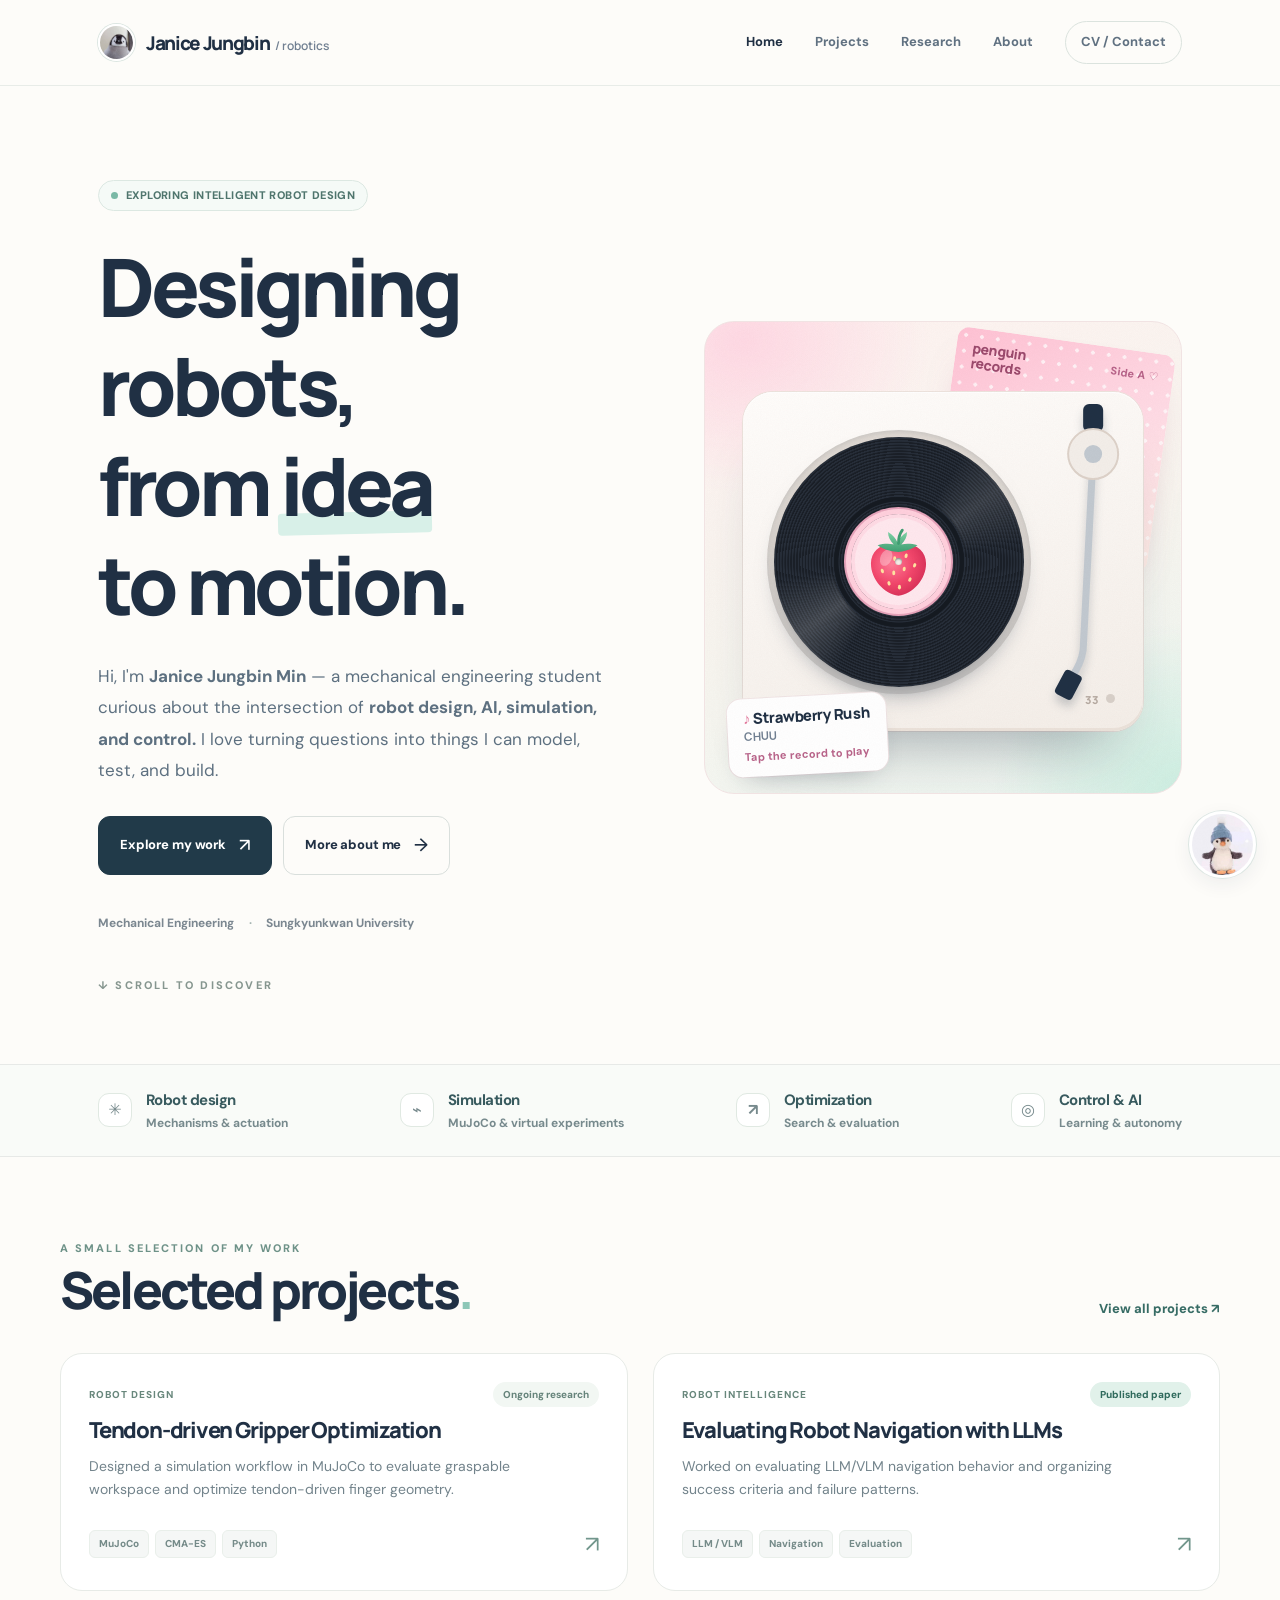
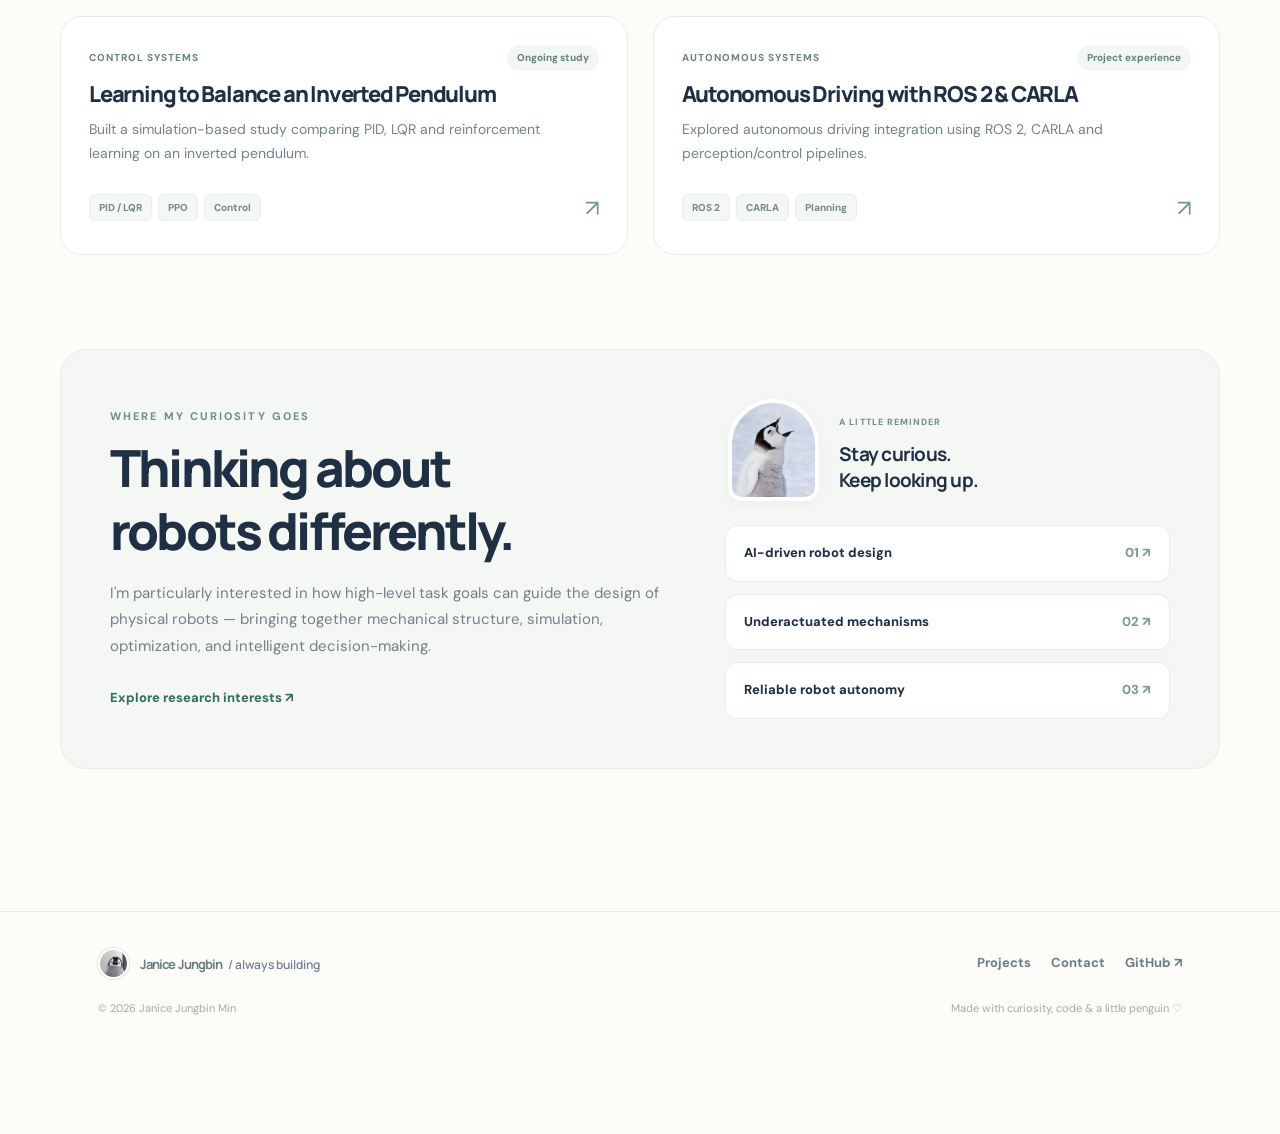
==== index.html @ 067c22ea "Strawberry record label" ====
<!DOCTYPE html>
<html lang="en"><head><meta charset="utf-8"><meta name="viewport" content="width=device-width,initial-scale=1"><meta name="theme-color" content="#fdfcf9"><meta name="description" content="Janice Jungbin Min — robotics, AI-driven design, simulation and control research portfolio."><title>Home — Janice Jungbin Min</title><link rel="icon" type="image/jpeg" href="assets/penguin-portrait.jpg"><link rel="stylesheet" href="style.css"><script defer src="app.js"></script></head><body data-page="index">
<header class="site-header"><div class="wrap header-inner"><a class="brand" href="index.html" aria-label="Janice Jungbin Min, homepage"><img src="assets/penguin-portrait.jpg" alt=""><div>Janice Jungbin<span> / robotics</span></div></a><button class="mobile-toggle" aria-label="Toggle menu" aria-expanded="false" aria-controls="site-nav">☰</button><nav class="nav" id="site-nav" aria-label="Main navigation"><a href="index.html">Home</a><a href="projects.html">Projects</a><a href="research.html">Research</a><a href="about.html">About</a><a href="cv.html" class="nav-contact">CV / Contact</a></nav></div></header>
<main id="site-content">
<div class="wrap"><section class="hero"><div class="hero-grid"><div class="hero-copy"><div class="pill"><span class="dot"></span> EXPLORING INTELLIGENT ROBOT DESIGN</div><h1>Designing robots,<br>from <span class="highlight">idea</span><br>to motion.</h1><p class="lede">Hi, I'm <strong>Janice Jungbin Min</strong> — a mechanical engineering student curious about the intersection of <strong>robot design, AI, simulation, and control.</strong> I love turning questions into things I can model, test, and build.</p><div class="hero-actions"><a class="button" href="projects.html">Explore my work <span class="arrow">↗</span></a><a class="button secondary" href="about.html">More about me <span class="arrow">→</span></a></div><div class="hero-meta"><span>Mechanical Engineering</span><span>Sungkyunkwan University</span></div></div><div class="hero-art"><div class="sleeve" aria-hidden="true"><span class="sleeve-side">Side A ♡</span><span class="sleeve-brand">penguin<br>records</span></div><div class="deck"><button class="vinyl" type="button" data-music-toggle aria-label="Play Strawberry Rush by CHUU"><span class="vinyl-disc"><span class="vinyl-label"><img src="assets/strawberry.svg" alt="" width="100" height="100"></span></span><span class="vinyl-sheen" aria-hidden="true"></span></button><span class="notes" aria-hidden="true"><i>♪</i><i>♫</i><i>♪</i></span><svg class="tonearm" viewBox="0 0 400 339" aria-hidden="true"><g class="arm"><rect class="counterweight" x="340" y="12" width="20" height="28" rx="6"/><path class="arm-tube" d="M350 62 L340 258 Q338 272 329 284"/><rect class="headshell" x="316" y="279" width="19" height="27" rx="4" transform="rotate(28 325 292)"/></g><circle class="arm-base" cx="350" cy="62" r="25"/><circle class="arm-cap" cx="350" cy="62" r="9"/></svg><span class="deck-led" aria-hidden="true"></span><span class="deck-speed" aria-hidden="true">33</span></div><div class="track-tag"><b data-music-title>Strawberry Rush</b><span data-music-artist>CHUU</span><small data-music-hint>Tap the record to play</small></div></div></div><div class="scroll-note">↓ scroll to discover</div></section></div>
<div class="metrics-bar"><div class="wrap metrics-inner"><div class="metric"><span class="mini-icon">✳</span><span><b>Robot design</b><br>Mechanisms & actuation</span></div><div class="metric"><span class="mini-icon">⌁</span><span><b>Simulation</b><br>MuJoCo & virtual experiments</span></div><div class="metric"><span class="mini-icon">↗</span><span><b>Optimization</b><br>Search & evaluation</span></div><div class="metric"><span class="mini-icon">◎</span><span><b>Control & AI</b><br>Learning & autonomy</span></div></div></div>
<section class="section wrap"><div class="section-header"><div><div class="eyebrow">A SMALL SELECTION OF MY WORK</div><h2>Selected projects<span style="color:#8dc7b7">.</span></h2></div><a class="link-arrow" href="projects.html">View all projects ↗</a></div><div class="grid-projects" id="featured-projects"></div></section>
<section class="section wrap" style="padding-top:12px"><div class="split-cta"><div><div class="eyebrow">WHERE MY CURIOSITY GOES</div><h2>Thinking about<br>robots differently.</h2><p>I'm particularly interested in how high-level task goals can guide the design of physical robots — bringing together mechanical structure, simulation, optimization, and intelligent decision-making.</p><div style="margin-top:24px"><a href="research.html" class="link-arrow">Explore research interests ↗</a></div></div><div class="focus-list"><div class="curiosity-note"><img src="assets/penguin-curious.jpg" alt="Baby penguin looking up with an open beak" width="557" height="550" loading="lazy"><div><span class="eyebrow">A LITTLE REMINDER</span><p>Stay curious.<br>Keep looking up.</p></div></div><div class="focus-item">AI-driven robot design <span>01 ↗</span></div><div class="focus-item">Underactuated mechanisms <span>02 ↗</span></div><div class="focus-item">Reliable robot autonomy <span>03 ↗</span></div></div></div></section>
</main>
<footer class="footer"><div class="wrap"><div class="footer-top"><a class="brand" href="index.html"><img src="assets/penguin-portrait.jpg" alt=""><div>Janice Jungbin<span> / always building</span></div></a><div class="footer-links"><a href="projects.html">Projects</a><a href="cv.html">Contact</a><a href="https://github.com/Janice-Min" target="_blank" rel="noopener noreferrer">GitHub ↗</a></div></div><div class="footer-bottom"><span>© <span id="year">2026</span> Janice Jungbin Min</span><span>Made with curiosity, code & a little penguin ♡</span></div></div></footer>
<div id="penguin-bubble" class="penguin-bubble" role="status">Small steps. Curious minds. Keep building!</div><button id="penguin-float" class="penguin-float" aria-label="Say hello to the penguin" aria-expanded="false" aria-controls="penguin-bubble"><img src="assets/penguin-beanie.jpg" alt=""></button>
</body></html>
---- style.css ----
@import url('https://fonts.googleapis.com/css2?family=DM+Sans:wght@400;500;600;700&family=Manrope:wght@400;500;600;700;800&display=swap');
:root{--ink:#203044;--muted:#718092;--bg:#fdfcf9;--line:#e7e9e7;--mint:#d8f0e8;--deep:#376c65;--peach:#f9e5d9;--shell:#f5f7f4;--card:#fff;--shadow:0 18px 50px rgba(44,65,68,.065)}
*{box-sizing:border-box}html{scroll-behavior:smooth}body{margin:0;background:var(--bg);color:var(--ink);font:16px/1.75 'DM Sans',system-ui,-apple-system,sans-serif;-webkit-font-smoothing:antialiased}h1,h2,h3,h4,p{margin:0}h1,h2,h3,h4{font-family:Manrope,'DM Sans',sans-serif;letter-spacing:-.055em;line-height:1.23}h1{font-size:clamp(3rem,6.3vw,5.65rem);font-weight:800}h2{font-size:clamp(2rem,4vw,3.2rem);font-weight:800}h3{font-size:1.35rem;font-weight:800}a{color:inherit;text-decoration:none}button{font:inherit;cursor:pointer}img{display:block;width:100%}::selection{background:#d8efe6;color:#234b47}.wrap{max-width:1160px;margin:0 auto;padding:0 38px}
.site-header{height:86px;position:relative;z-index:30;background:rgba(253,252,249,.94);border-bottom:1px solid rgba(226,231,227,.75)}.header-inner{display:flex;height:100%;align-items:center;justify-content:space-between}.brand{display:inline-flex;align-items:center;gap:11px;font:800 19px Manrope,sans-serif;letter-spacing:-.07em}.brand img{width:37px;height:37px}.brand span{font-size:12px;font-weight:600;color:var(--muted);letter-spacing:0;margin-left:4px}.nav{display:flex;align-items:center;gap:32px}.nav a{font-size:13px;color:#607181;font-weight:700;transition:color .2s}.nav a:hover,.nav a.active{color:var(--ink)}.nav .nav-contact{border:1px solid #dbe3de;border-radius:100px;padding:9px 15px}.mobile-toggle{display:none;background:transparent;border:0;padding:7px;color:var(--ink)}
.pill{display:inline-flex;align-items:center;gap:8px;border:1px solid #dce8e2;background:#f5faf7;color:#4f756d;border-radius:100px;padding:5px 12px;font-size:11px;font-weight:800;letter-spacing:.035em}.dot{width:7px;height:7px;background:#7ab9a6;border-radius:100%}.eyebrow{text-transform:uppercase;font-size:11px;font-weight:800;letter-spacing:.19em;color:#6e9288}.muted{color:var(--muted)}.highlight{position:relative;white-space:nowrap}.highlight:after{content:'';position:absolute;left:-1%;right:-1%;bottom:5%;height:20%;background:var(--mint);z-index:-1;transform:rotate(-1.3deg);border-radius:4px}.button{display:inline-flex;align-items:center;gap:13px;border:1px solid #213a49;border-radius:12px;background:#213a49;color:white;padding:13px 21px;font-weight:800;font-size:13px;min-height:48px;transition:transform .2s,background .2s;letter-spacing:-.01em}.button:hover{transform:translateY(-2px);background:#355568}.button.secondary{background:transparent;color:var(--ink);border-color:#d9dfdc}.button.secondary:hover{background:white}.arrow{font-size:18px;font-weight:500}.section{padding:82px 0}.section-header{display:flex;align-items:end;justify-content:space-between;gap:20px;margin-bottom:32px}.section-header p{max-width:520px}.link-arrow{font-weight:800;color:var(--deep);font-size:13px;white-space:nowrap}.link-arrow:hover{text-decoration:underline;text-underline-offset:4px}
.hero{padding:94px 0 68px}.hero-grid{display:grid;grid-template-columns:1.08fr .92fr;align-items:center;gap:44px}.hero-copy{max-width:650px}.hero-copy .pill{margin-bottom:26px}.hero-copy h1{margin-bottom:27px}.hero-copy .lede{font-size:17px;line-height:1.85;color:#5d7080;max-width:520px}.hero-actions{display:flex;gap:11px;flex-wrap:wrap;margin:29px 0 38px}.hero-meta{display:flex;gap:14px;flex-wrap:wrap;color:#7b8790;font-size:12px;font-weight:700}.hero-meta span:not(:last-child):after{content:' ·';margin-left:12px;color:#a4b3b0}.hero-art{background:#edf7f4;min-height:473px;border-radius:28px;position:relative;padding:26px;overflow:hidden;border:1px solid #dcece6}.scroll-note{font-size:11px;color:#86968f;letter-spacing:.2em;text-transform:uppercase;margin-top:42px;font-weight:800}
.metrics-bar{border-top:1px solid var(--line);border-bottom:1px solid var(--line);padding:22px 0;background:rgba(248,251,248,.65)}.metrics-inner{display:flex;justify-content:space-between;gap:30px;flex-wrap:wrap}.metric{display:flex;align-items:center;gap:14px;font-size:12px;font-weight:700;color:#778a8d}.metric b{font-size:15px;color:#385a5e;letter-spacing:-.035em}.mini-icon{width:34px;height:34px;border:1px solid #e0e9e2;background:white;border-radius:11px;display:flex;align-items:center;justify-content:center;font-size:16px}
.grid-projects{display:grid;grid-template-columns:1fr 1fr;gap:25px}.project-card{background:white;border:1px solid #e7ebe7;border-radius:22px;overflow:hidden;display:block;transition:transform .23s,box-shadow .23s}.project-card:hover{transform:translateY(-5px);box-shadow:var(--shadow)}.project-image{aspect-ratio:1.7;overflow:hidden;background:#e8f1ee}.project-image img{height:100%;object-fit:cover;transition:transform .35s}.project-card:hover img{transform:scale(1.045)}.project-info{padding:24px 26px 26px}.project-topline{display:flex;justify-content:space-between;align-items:center;gap:12px;margin-bottom:10px}.tag{font-size:10px;font-weight:800;letter-spacing:.1em;text-transform:uppercase;color:#68877c}.status{border-radius:100px;padding:4px 10px;background:#f2f7f3;color:#66847b;font-size:10px;font-weight:800}.project-info h3{font-size:22px;margin-bottom:10px}.project-info p{font-size:14px;color:#72838b;line-height:1.7;max-width:460px}.project-foot{display:flex;justify-content:space-between;align-items:center;margin-top:22px;gap:10px}.chips{display:flex;flex-wrap:wrap;gap:6px}.chip{background:#f5f7f6;border:1px solid #e9efea;border-radius:6px;padding:4px 9px;font-size:10px;color:#758b89;font-weight:800}.card-go{font-size:23px;color:#71968c}
.split-cta{background:var(--shell);border-radius:27px;padding:49px;display:grid;grid-template-columns:1fr .78fr;gap:45px;align-items:center;border:1px solid #e6ebe5}.split-cta h2{margin:10px 0 18px}.split-cta p{color:#71818c;font-size:15px;max-width:570px}.focus-list{display:grid;gap:12px}.focus-item{display:flex;justify-content:space-between;align-items:center;border-radius:12px;background:#fff;padding:16px 18px;font-weight:800;font-size:13px;border:1px solid #e6ede8}.focus-item span{color:#799a91}
.footer{padding:36px 0 30px;margin-top:60px;border-top:1px solid var(--line)}.footer-top{display:flex;justify-content:space-between;gap:20px;align-items:center}.footer a{font-size:13px;color:#697e86;font-weight:700}.footer-links{display:flex;gap:20px}.footer-bottom{display:flex;justify-content:space-between;margin-top:20px;font-size:11px;color:#a2aaa9}.footer .brand img{width:31px;height:31px}
.page-hero{padding:76px 0 46px}.page-hero h1{max-width:850px;font-size:clamp(2.9rem,5.5vw,4.7rem);margin:16px 0 19px}.page-hero p{font-size:17px;max-width:730px;color:var(--muted)}.filters{display:flex;gap:8px;flex-wrap:wrap;margin-bottom:30px}.filter{border:1px solid #e0e8e2;background:white;border-radius:100px;font-weight:700;font-size:12px;padding:10px 16px;color:#6b7d80}.filter.active,.filter:hover{background:#294a4c;color:white;border-color:#294a4c}.filter-results{font-size:12px;color:#839393;margin:-10px 0 20px}
.about-grid{display:grid;grid-template-columns:1fr .76fr;gap:65px}.prose{font-size:16px;color:#617482;line-height:1.95}.prose p+p{margin-top:20px}.bio-card{border-radius:22px;background:#edf4f0;border:1px solid #e1ebe5;padding:31px}.bio-card img{width:96px;margin-bottom:17px}.bio-card h3{margin-bottom:14px}.fact{border-top:1px solid #dce8e0;padding:13px 0;display:flex;justify-content:space-between;align-items:start;gap:20px;font-size:13px}.fact span{color:#83908b}.fact b{text-align:right;font-weight:700}.subhead{font-size:25px;margin:0 0 25px}.timeline{position:relative;border-left:1px solid #d9e4df;margin-left:7px;padding-left:29px;display:grid;gap:27px}.timeline-item{position:relative}.timeline-item:before{content:'';position:absolute;left:-36px;top:8px;width:12px;height:12px;border-radius:50%;background:#8fc7b7;border:3px solid var(--bg)}.timeline-item .date{font-size:12px;color:#7f9c95;font-weight:800;letter-spacing:.08em}.timeline-item h3{font-size:17px;margin:4px 0}.timeline-item p{font-size:13px;color:#83908d}.skill-grid{display:grid;grid-template-columns:repeat(3,1fr);gap:16px}.skill-card{background:white;border:1px solid #e7ece7;border-radius:18px;padding:25px}.skill-card .icon{font-size:25px;margin-bottom:14px}.skill-card h3{font-size:16px;margin-bottom:10px}.skill-card p{color:#7a898c;font-size:13px}
.research-grid{display:grid;grid-template-columns:repeat(3,1fr);gap:18px}.research-card{border:1px solid #e8ece6;background:white;border-radius:20px;padding:30px;min-height:250px}.research-card .number{font-size:11px;color:#8caca2;letter-spacing:.1em;font-weight:800;margin-bottom:25px}.research-card h3{margin-bottom:13px}.research-card p{font-size:14px;color:#76898d}.flow-steps{display:grid;grid-template-columns:repeat(4,1fr);gap:12px}.flow-step{background:var(--shell);border:1px solid #e5ede6;border-radius:16px;padding:22px}.flow-step .number{font:800 12px Manrope;color:#7fa89b}.flow-step h3{font-size:16px;margin:12px 0}.flow-step p{font-size:13px;color:#7a8b8a}
.detail-back{display:inline-flex;align-items:center;gap:8px;color:#60847b;font-weight:800;font-size:13px;margin:42px 0 10px}.detail-header{margin:23px 0 32px}.detail-header h1{font-size:clamp(2.6rem,5vw,4.5rem);max-width:850px;margin:12px 0 15px}.detail-header p{font-size:17px;color:#6d7f89;max-width:780px}.detail-art{border-radius:22px;width:100%;aspect-ratio:2.05;object-fit:cover}.detail-layout{display:grid;grid-template-columns:minmax(0,1fr) 260px;gap:70px;margin-top:56px;align-items:start}.detail-body h2{font-size:25px;margin-bottom:18px}.detail-body section{margin-bottom:52px}.detail-body p{color:#647684;font-size:15px;line-height:1.9}.detail-body ul{margin:14px 0;padding-left:21px;color:#647684;line-height:2}.detail-side{border:1px solid #e5ebe6;border-radius:19px;padding:24px;background:white;position:sticky;top:25px}.detail-side .item{padding:14px 0;border-top:1px solid #edf0ee}.detail-side .item:first-child{border-top:0}.detail-side small{display:block;color:#91a0a0;font-weight:800;font-size:10px;letter-spacing:.12em;text-transform:uppercase}.detail-side b{display:block;margin-top:5px;font-size:13px}.notice{background:#f5f8f5;border-left:3px solid #9acbb9;padding:16px 20px;border-radius:0 10px 10px 0;font-size:13px;color:#607a72;margin-top:20px}
.cv-grid{display:grid;grid-template-columns:1fr 1fr;gap:50px}.cv-section{padding:26px 0;border-bottom:1px solid #e5ebe5}.cv-section h3{font-size:17px;margin-bottom:12px}.cv-section h4{font-size:14px;margin-bottom:5px}.cv-section p,.cv-section li{font-size:14px;color:#71828a}.cv-section ul{padding-left:20px}.contact-card{padding:35px;background:#eaf5ef;border:1px solid #d9ece0;border-radius:23px}.contact-card h2{font-size:30px;margin-bottom:17px}.contact-card p{color:#6c817c;font-size:14px;margin-bottom:23px}.contact-links{display:flex;gap:13px;flex-wrap:wrap}
.penguin-bubble{position:fixed;right:28px;bottom:93px;background:white;z-index:80;padding:12px 16px;border:1px solid #dbe9e3;border-radius:13px;box-shadow:var(--shadow);font-size:12px;font-weight:800;display:none}.penguin-bubble.show{display:block}.penguin-float{position:fixed;right:24px;bottom:22px;width:62px;height:62px;border:0;padding:0;background:none;z-index:80;filter:drop-shadow(0 6px 12px #295f561f);transition:transform .2s}.penguin-float:hover{transform:rotate(-9deg) translateY(-3px)}.penguin-float img{width:100%}
@media(max-width:950px){.hero-grid{gap:25px}.hero-art{min-height:390px}.section{padding:65px 0}.wrap{padding:0 25px}.nav{gap:19px}.about-grid{gap:29px}.split-cta{padding:34px}.detail-layout{gap:28px}}
@media(max-width:720px){.site-header{height:70px}.wrap{padding:0 20px}.brand span{display:none}.mobile-toggle{display:block}.nav{display:none;position:absolute;top:69px;left:0;right:0;background:var(--bg);padding:18px 20px 24px;border-bottom:1px solid var(--line);box-shadow:0 20px 35px #213c4a10;flex-direction:column;align-items:stretch;gap:2px}.nav.open{display:flex}.nav a,.nav .nav-contact{padding:12px;border:0;border-radius:9px}.nav a:hover{background:#f3f7f4}.hero{padding:54px 0 45px}.hero-grid{grid-template-columns:1fr}.hero-copy h1{font-size:clamp(2.7rem,11vw,4.4rem)}.hero-art{min-height:365px;margin-top:4px}.hero-meta{gap:8px}.scroll-note{display:none}.section{padding:50px 0}.section-header{align-items:start}.section-header h2{font-size:2rem}.metrics-inner{gap:18px}.metric{flex:1 1 140px}.grid-projects{grid-template-columns:1fr}.split-cta,.about-grid,.cv-grid{grid-template-columns:1fr}.research-grid,.skill-grid{grid-template-columns:1fr}.flow-steps{grid-template-columns:1fr 1fr}.detail-layout{grid-template-columns:1fr}.detail-side{position:static}.footer-top{align-items:start;flex-direction:column}.page-hero{padding:49px 0 25px}.penguin-float{width:54px;height:54px;bottom:13px;right:11px}.penguin-bubble{right:12px;bottom:74px}.hero-actions{gap:9px}}
@media(max-width:440px){.hero-art{min-height:315px}.flow-steps{grid-template-columns:1fr}.section-header{display:block}.section-header .link-arrow{display:inline-block;margin-top:12px}.project-info{padding:20px}.hero-copy .lede{font-size:15px}.metrics-inner{gap:10px}}
@media print{.site-header,.footer,.penguin-float,.penguin-bubble,.music-card,.print-hide{display:none!important}.wrap{padding:0 8px}.page-hero{padding:10px 0}.cv-grid{grid-template-columns:1fr 1fr;gap:25px}.cv-section{padding:13px 0}body{font-size:12px}.section{padding:25px 0}}

/* Personal penguin photographs supplied by Janice Jungbin. Original image bytes preserved. */
.brand img{object-fit:cover;border-radius:50%;border:2px solid white;box-shadow:0 0 0 1px #dce6e2}
.curiosity-note{display:flex;align-items:center;gap:20px;padding:0 3px 12px}
.curiosity-note img{width:91px;height:102px;object-fit:cover;border-radius:50px 50px 16px 16px;border:4px solid white;box-shadow:0 4px 14px #2030440a;flex-shrink:0}
.curiosity-note .eyebrow{font-size:9px;letter-spacing:.12em}
.curiosity-note p{font-family:Manrope,system-ui,sans-serif;font-size:19px;line-height:1.4;letter-spacing:-.04em;font-weight:700;color:var(--ink);margin-top:7px}
.about-penguin{margin:0 0 25px;text-align:center}
.bio-card .about-penguin img{width:150px;height:153px;object-fit:cover;margin:0 auto 9px;border:6px solid white;border-radius:18px;transform:rotate(3deg);box-shadow:0 5px 20px #2030440b}
.about-penguin figcaption{font-size:11px;color:#68857e}
.penguin-float{width:67px;height:67px;background:#fff;border:3px solid white;border-radius:50%;box-shadow:0 0 0 1px #dce6e2,0 6px 20px #20304412;filter:none;overflow:hidden}
.penguin-float img{width:100%;height:100%;object-fit:cover;transform:scale(1.12);object-position:center}
.penguin-bubble{bottom:102px;max-width:calc(100vw - 32px)}
a:focus-visible,button:focus-visible{outline:3px solid #50877b;outline-offset:5px}
@media(max-width:720px){.penguin-float{width:56px;height:56px}.penguin-bubble{bottom:82px}.footer-bottom{gap:14px;padding-right:46px;flex-wrap:wrap}.curiosity-note{gap:17px}.hero-art{min-height:365px}}
@media(max-width:440px){.hero-art{min-height:335px}.curiosity-note img{width:80px;height:90px}}
/* Projects without images */
.project-info{padding:28px 28px 26px}
.status.published{background:#e1f1ea;color:#2f6a5c}

/* Published paper on project detail page */
.paper-box{background:#f3faf7;border:1px solid #dcece6;border-radius:20px;padding:30px 32px 32px}
.detail-body .paper-box{margin-bottom:52px}
.paper-venue{font-size:12px;font-weight:800;color:#4f756d;margin-bottom:12px}
.detail-body .paper-box h2{margin-bottom:12px}
.detail-body .paper-box p{color:#4e6170}
.paper-box .button{margin-top:24px}
.side-link{color:var(--deep);text-decoration:underline;text-underline-offset:3px}
main:focus{outline:none}

/* CV entries */
.cv-entry+.cv-entry{margin-top:22px}
.cv-section h4{line-height:1.45;letter-spacing:-.03em}
.cv-date{font-size:12px;font-weight:800;color:#7f9c95;margin:2px 0 6px}
.cv-section ul{margin:6px 0 0}
.cv-section li+li{margin-top:4px}
.cv-links{display:flex;gap:16px;margin-top:8px}
.cv-links a{font-size:13px;font-weight:800;color:var(--deep);text-decoration:underline;text-underline-offset:3px}
.contact-card+.cv-section{margin-top:10px}
/* Hero: penguin record deck */
.hero-art{display:grid;place-items:center;padding:0;border-radius:30px;border:1px solid #f1e3e3;isolation:isolate;background:radial-gradient(55% 45% at 8% 4%,#ffd9e4 0%,rgba(255,217,228,0) 72%),radial-gradient(55% 50% at 100% 100%,#cdeee1 0%,rgba(205,238,225,0) 72%),linear-gradient(160deg,#fff3f1 0%,#f8f6f0 55%,#eef7f2 100%)}
.hero-art:after{content:'';position:absolute;inset:0;z-index:4;pointer-events:none;opacity:.5;mix-blend-mode:multiply;background:url("data:image/svg+xml,%3Csvg xmlns='http://www.w3.org/2000/svg' width='160' height='160'%3E%3Cfilter id='n'%3E%3CfeTurbulence type='fractalNoise' baseFrequency='.85' numOctaves='2' stitchTiles='stitch'/%3E%3CfeColorMatrix values='0 0 0 0 .55 0 0 0 0 .5 0 0 0 0 .5 0 0 0 .14 0'/%3E%3C/filter%3E%3Crect width='100%25' height='100%25' filter='url(%23n)'/%3E%3C/svg%3E")}
.sleeve{position:absolute;z-index:0;right:4%;top:4%;width:46%;aspect-ratio:1;border-radius:12px;transform:rotate(8deg);background:radial-gradient(circle,rgba(255,255,255,.7) 0 1.6px,rgba(255,255,255,0) 2px) 0 0/16px 16px,linear-gradient(145deg,#ffc2d4 0%,#ffdbe5 55%,#ffeee7 100%);box-shadow:0 22px 40px -24px #b9648a99}
.sleeve-brand{position:absolute;left:16px;top:13px;font:800 14px/1.05 Manrope,'DM Sans',sans-serif;letter-spacing:-.04em;color:#9c4a6d}
.sleeve-side{position:absolute;right:15px;top:14px;font-size:11px;font-weight:800;color:#b9648a}
.deck{position:relative;z-index:1;width:84%;aspect-ratio:400/339;margin-top:2%;border-radius:30px;background:linear-gradient(165deg,#fffdfb 0%,#f4eee8 100%);box-shadow:inset 0 1px 0 #fff,inset 0 -3px 0 #ebe2da,0 44px 60px -36px #20304466,0 0 0 1px #ede3dd}
.vinyl{position:absolute;left:6%;top:11.06%;width:66%;aspect-ratio:1;padding:0;border:0;border-radius:50%;background:#e8e1da;box-shadow:inset 0 2px 7px #2030442b;cursor:pointer;transition:transform .3s ease}
.vinyl:hover{transform:scale(1.012)}
.vinyl:focus-visible{outline:3px solid #b9648a;outline-offset:6px}
.vinyl-disc{position:absolute;inset:2.6%;border-radius:50%;background:radial-gradient(circle,rgba(0,0,0,0) 0 34%,#151a21 34.5% 36.5%,rgba(0,0,0,0) 37%),repeating-radial-gradient(circle,#1a1f27 0 1.2px,#262d38 1.7px 2.9px);box-shadow:0 12px 26px -10px #20304499;animation:spin 2.4s linear infinite;animation-play-state:paused}
.vinyl-label{position:absolute;inset:31%;border-radius:50%;overflow:hidden;box-shadow:0 0 0 5px #ffd0dd,0 0 0 7px #e6a3ba}
.vinyl-label img{width:100%;height:100%;object-fit:cover}
.vinyl-label:after{content:'';position:absolute;left:50%;top:50%;width:7px;height:7px;margin:-3.5px 0 0 -3.5px;border-radius:50%;background:#f4efe9;box-shadow:inset 0 1px 2px #0007}
.vinyl-sheen{position:absolute;inset:2.6%;border-radius:50%;pointer-events:none;background:conic-gradient(from 210deg,rgba(255,255,255,0) 0deg,rgba(255,255,255,.17) 24deg,rgba(255,255,255,0) 52deg,rgba(255,255,255,0) 180deg,rgba(255,255,255,.12) 204deg,rgba(255,255,255,0) 232deg);-webkit-mask:radial-gradient(circle,transparent 0 37.5%,#000 38%);mask:radial-gradient(circle,transparent 0 37.5%,#000 38%)}
body[data-playing="1"] .vinyl-disc{animation-play-state:running}
@keyframes spin{to{transform:rotate(360deg)}}
.tonearm{position:absolute;inset:0;width:100%;height:100%;pointer-events:none;overflow:visible}
.tonearm .arm{transform-box:view-box;transform-origin:350px 62px;transition:transform 1.1s cubic-bezier(.5,0,.2,1);filter:drop-shadow(0 7px 5px rgba(32,48,68,.22))}
body[data-music="open"] .tonearm .arm,body[data-music="mini"] .tonearm .arm{transform:rotate(28deg)}
.arm-tube{fill:none;stroke:#c2c9d0;stroke-width:7;stroke-linecap:round;stroke-linejoin:round}
.counterweight,.headshell{fill:#203044}
.arm-base{fill:#f3eee9;stroke:#ddd2c9;stroke-width:2}
.arm-cap{fill:#c2c9d0}
.deck-led{position:absolute;right:7%;bottom:8.5%;width:9px;height:9px;border-radius:50%;background:#d8d0c9;transition:background .3s,box-shadow .3s}
body[data-playing="1"] .deck-led{background:#ff7aa2;box-shadow:0 0 0 4px #ff7aa233,0 0 14px #ff7aa2}
.deck-speed{position:absolute;right:calc(7% + 16px);bottom:calc(8.5% - 4px);font:800 11px Manrope,'DM Sans',sans-serif;color:#b6aaa1}
.notes{position:absolute;left:50%;top:4%;width:28%;height:30%;pointer-events:none}
.notes i{position:absolute;bottom:0;font-style:normal;font-size:20px;line-height:1;color:#e3799d;opacity:0}
.notes i:nth-child(1){left:0}.notes i:nth-child(2){left:40%;font-size:16px;color:#6fb39c}.notes i:nth-child(3){left:78%;font-size:17px}
body[data-playing="1"] .notes i{animation:note 3.6s ease-in infinite}
body[data-playing="1"] .notes i:nth-child(2){animation-delay:1.2s}
body[data-playing="1"] .notes i:nth-child(3){animation-delay:2.4s}
@keyframes note{0%{opacity:0;transform:translate(0,10px) rotate(-8deg)}20%{opacity:1}100%{opacity:0;transform:translate(14px,-74px) rotate(12deg)}}
.track-tag{position:absolute;z-index:2;left:5%;bottom:4%;display:grid;gap:1px;padding:11px 16px 12px;background:#fff;border-radius:14px;transform:rotate(-3deg);box-shadow:0 14px 28px -16px #20304459,0 0 0 1px #f1e6e6;line-height:1.25}
.track-tag b{font:800 15px/1.25 Manrope,'DM Sans',sans-serif;letter-spacing:-.03em;color:var(--ink)}
.track-tag b:before{content:'♪ ';color:#e3799d}
.track-tag span{font-size:12px;font-weight:600;color:var(--muted)}
.track-tag small{margin-top:5px;font-size:11px;font-weight:700;color:#b9648a}
@media(max-width:440px){.track-tag{padding:8px 12px 9px;border-radius:12px}.track-tag b{font-size:13px}.track-tag span{font-size:11px}.track-tag small{font-size:10px;margin-top:3px}.sleeve-brand{font-size:12px;left:12px;top:10px}.sleeve-side{font-size:10px;right:11px;top:11px}.deck{border-radius:22px}.deck-speed{display:none}}

/* Music card (official Spotify embed) */
.music-card{--berry:#ffe1ea;position:fixed;left:24px;bottom:22px;z-index:79;width:304px;padding:10px;border-radius:22px;background:rgba(255,255,255,.82);-webkit-backdrop-filter:blur(16px) saturate(1.5);backdrop-filter:blur(16px) saturate(1.5);border:1px solid rgba(238,214,224,.9);box-shadow:0 18px 40px -16px #b9648a4d,0 2px 6px #2030440a;transition:opacity .35s ease,transform .35s ease,visibility 0s linear 0s}
.music-card.is-tucked{opacity:0;transform:translateY(16px);visibility:hidden;pointer-events:none;transition:opacity .35s ease,transform .35s ease,visibility 0s linear .35s}
.music-row{display:flex;align-items:center;gap:12px}
.music-cover{flex:none;position:relative;width:46px;height:46px;border-radius:50%;background:repeating-radial-gradient(circle,#1b2029 0 1px,#29303b 1.5px 2.5px);box-shadow:0 5px 12px -4px #20304480;animation:spin 2.4s linear infinite;animation-play-state:paused}
.music-cover img{position:absolute;inset:30%;width:40%;height:40%;border-radius:50%;object-fit:cover;box-shadow:0 0 0 2px #ffd0dd}
body[data-playing="1"] .music-cover{animation-play-state:running}
.music-text{flex:1;min-width:0;line-height:1.3}
.music-text small{display:block;font-size:9.5px;font-weight:800;letter-spacing:.1em;text-transform:uppercase;color:#b9648a;margin-bottom:3px}
.music-text b{display:block;font:800 15px/1.3 Manrope,'DM Sans',sans-serif;letter-spacing:-.03em;white-space:nowrap;overflow:hidden;text-overflow:ellipsis}
.music-text span{display:block;font-size:12px;font-weight:600;color:var(--muted)}
.music-btn{flex:none;width:42px;height:42px;border-radius:50%;border:0;background:#213a49;color:#fff;display:grid;place-items:center;transition:background .2s,transform .2s}
.music-btn:hover{background:#355568;transform:scale(1.05)}
.music-btn svg{width:18px;height:18px}
.music-card[data-state="idle"] .music-btn svg{margin-left:2px}
.music-close{flex:none;width:30px;height:30px;border:0;border-radius:50%;background:transparent;color:#8b98a3;font-size:21px;line-height:1;display:grid;place-items:center}
.music-close[hidden]{display:none}
.music-close:hover{background:#fbeff3;color:var(--ink)}
.music-player{max-height:0;overflow:hidden;transition:max-height .3s ease,margin-top .3s ease}
.music-card[data-state="open"] .music-player{max-height:170px;margin-top:10px}
.music-player iframe{background:var(--berry);display:block;width:100%;height:152px;border:0;border-radius:12px}
.music-host{height:152px;border-radius:12px;background:var(--berry)}
body.has-music .footer{padding-bottom:116px}
@media(max-width:720px){
.music-card{left:12px;bottom:13px;width:min(304px,calc(100vw - 92px));padding:8px;border-radius:19px}
.music-row{gap:10px}
.music-cover{width:40px;height:40px}
.music-text small{font-size:8.5px;margin-bottom:1px}
.music-text b{font-size:14px}
.music-text span{font-size:11px}
.music-btn{width:38px;height:38px}
.music-close{width:26px;height:26px}
.music-card[data-state="open"] .music-player{margin-top:8px}
body.has-music .footer{padding-bottom:96px}
}
@media print{.music-card{display:none!important}}

@media(prefers-reduced-motion:reduce){html{scroll-behavior:auto}*,*:before,*:after{transition:none!important;animation:none!important}}
@media(prefers-reduced-motion:reduce){
/* The record only spins after a visitor taps it, and another tap stops it, so it keeps spinning even here. */
.vinyl-disc,.music-cover{animation-name:spin!important;animation-duration:2.4s!important;animation-timing-function:linear!important;animation-iteration-count:infinite!important;animation-play-state:paused!important}
body[data-playing="1"] .vinyl-disc,body[data-playing="1"] .music-cover{animation-play-state:running!important}
.tonearm .arm{transition:transform 1.1s cubic-bezier(.5,0,.2,1)!important}
}
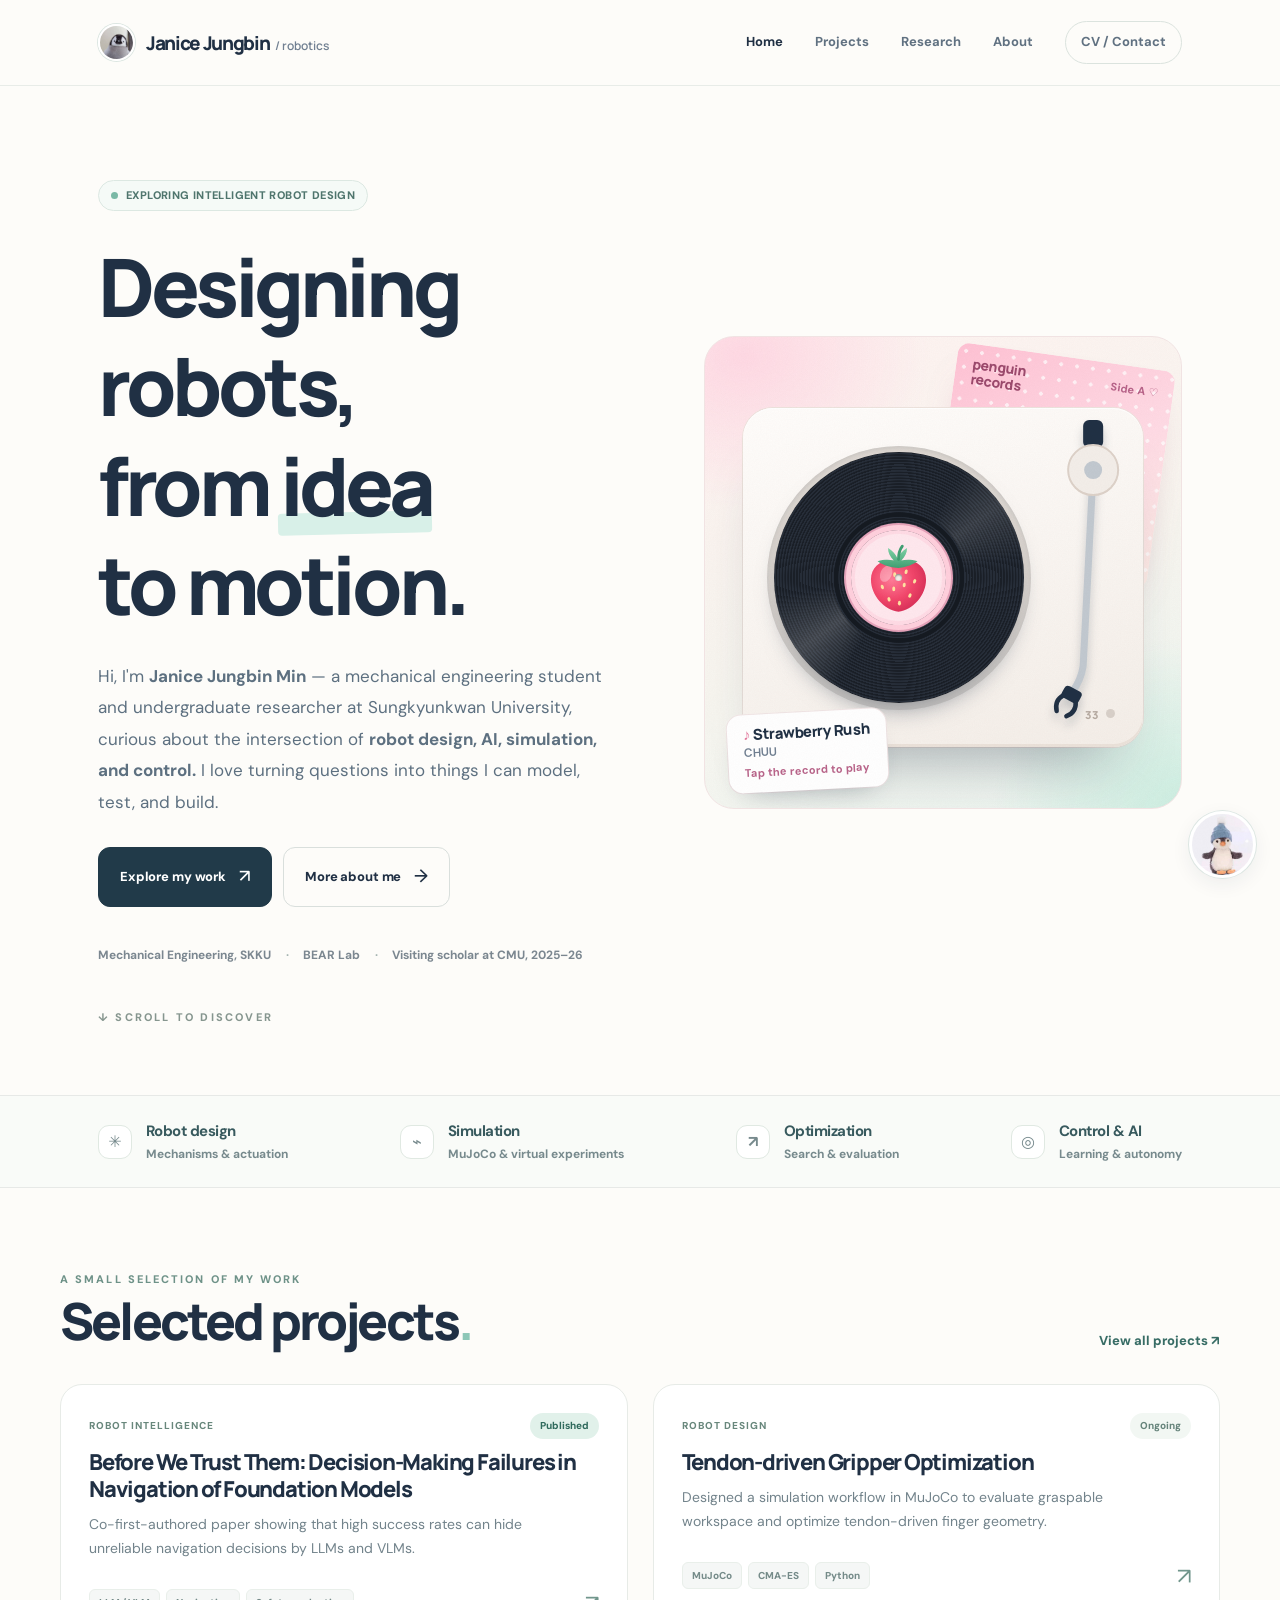
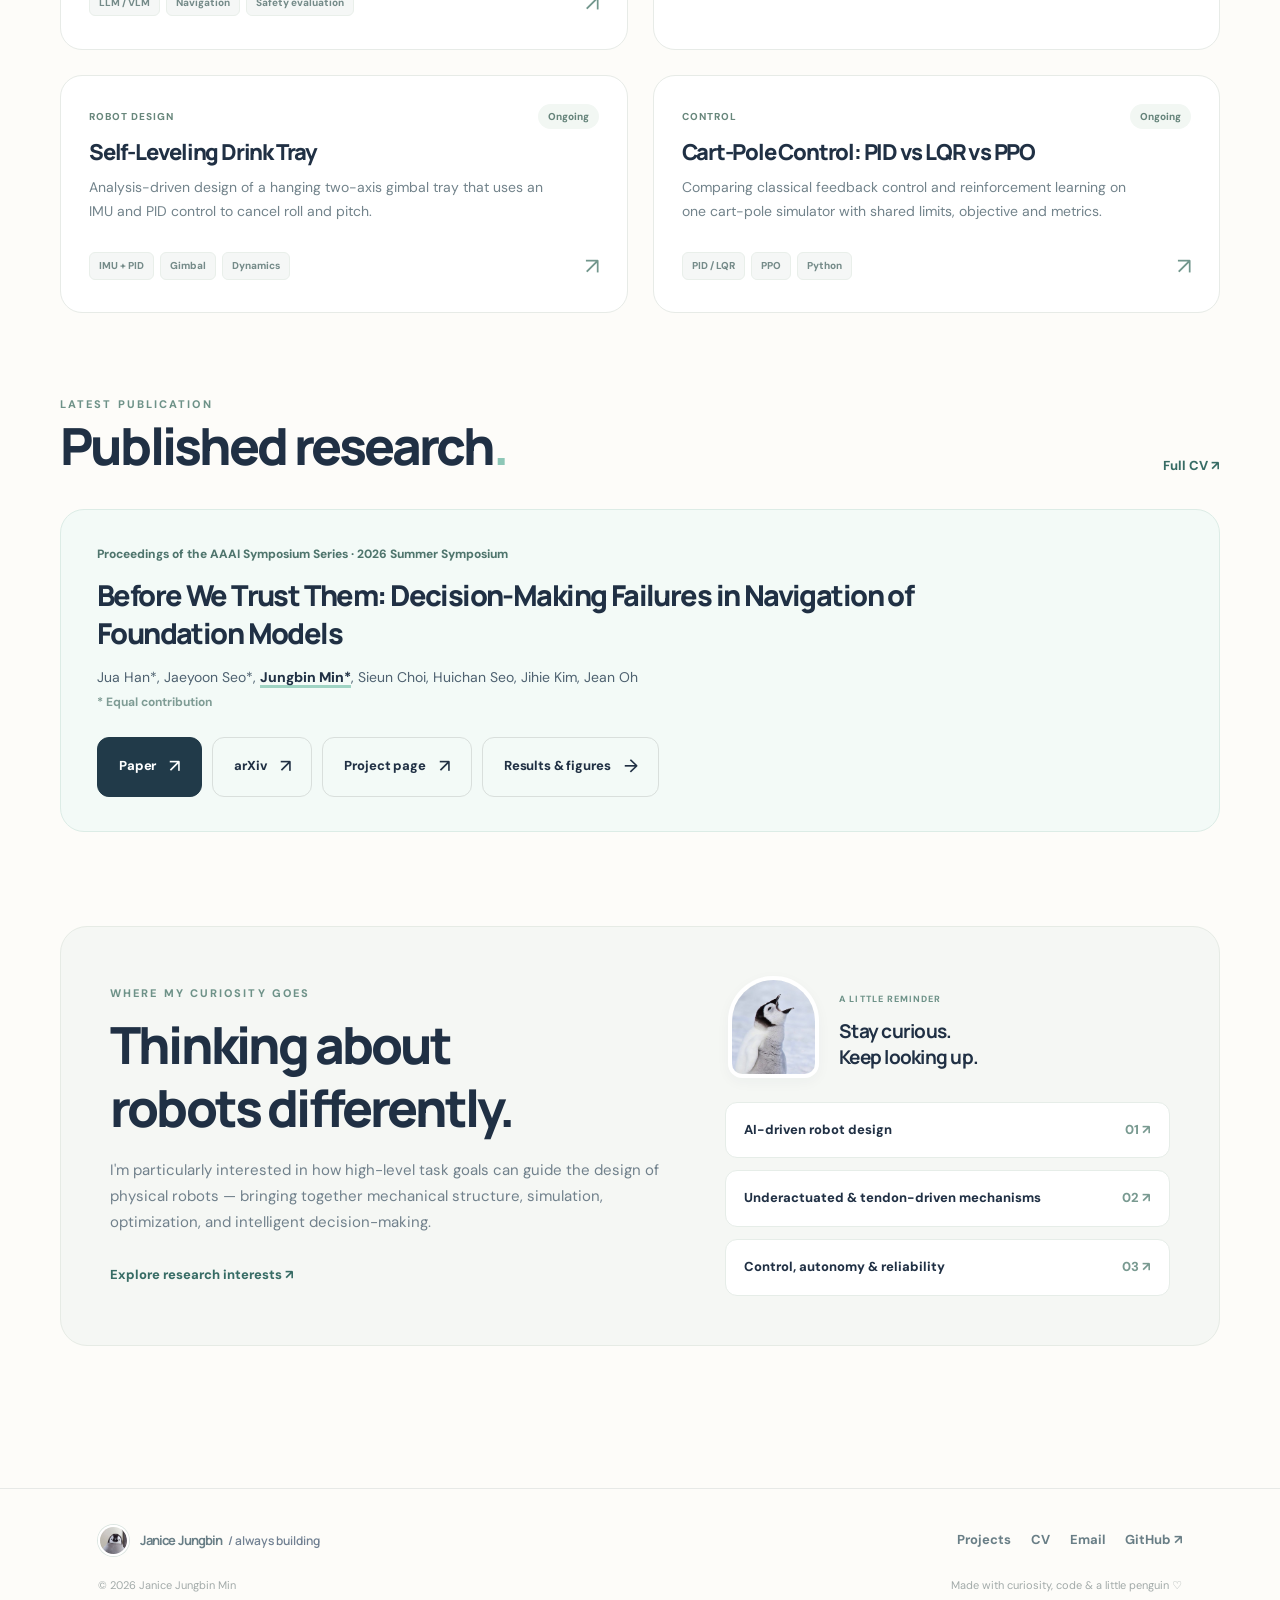
==== commit 58572ac1: "Add files via upload" ====
--- a/index.html
+++ b/index.html
@@ -1,12 +1,13 @@
 <!DOCTYPE html>
-<html lang="en"><head><meta charset="utf-8"><meta name="viewport" content="width=device-width,initial-scale=1"><meta name="theme-color" content="#fdfcf9"><meta name="description" content="Janice Jungbin Min — robotics, AI-driven design, simulation and control research portfolio."><title>Home — Janice Jungbin Min</title><link rel="icon" type="image/jpeg" href="assets/penguin-portrait.jpg"><link rel="stylesheet" href="style.css"><script defer src="app.js"></script></head><body data-page="index">
+<html lang="en"><head><meta charset="utf-8"><meta name="viewport" content="width=device-width,initial-scale=1"><meta name="theme-color" content="#fdfcf9"><meta name="description" content="Janice Jungbin Min — mechanical engineering student and robotics researcher (BEAR Lab, SKKU) working on robot design, simulation, control and reliable robot intelligence."><meta property="og:type" content="website"><meta property="og:site_name" content="Janice Jungbin Min"><meta property="og:title" content="Home — Janice Jungbin Min"><meta property="og:description" content="Janice Jungbin Min — mechanical engineering student and robotics researcher (BEAR Lab, SKKU) working on robot design, simulation, control and reliable robot intelligence."><meta property="og:image" content="https://janice-min.github.io/penguin/assets/penguin-portrait.jpg"><meta name="twitter:card" content="summary"><title>Home — Janice Jungbin Min</title><link rel="icon" type="image/jpeg" href="assets/penguin-portrait.jpg"><link rel="stylesheet" href="style.css"><script defer src="app.js"></script></head><body data-page="index">
 <header class="site-header"><div class="wrap header-inner"><a class="brand" href="index.html" aria-label="Janice Jungbin Min, homepage"><img src="assets/penguin-portrait.jpg" alt=""><div>Janice Jungbin<span> / robotics</span></div></a><button class="mobile-toggle" aria-label="Toggle menu" aria-expanded="false" aria-controls="site-nav">☰</button><nav class="nav" id="site-nav" aria-label="Main navigation"><a href="index.html">Home</a><a href="projects.html">Projects</a><a href="research.html">Research</a><a href="about.html">About</a><a href="cv.html" class="nav-contact">CV / Contact</a></nav></div></header>
 <main id="site-content">
-<div class="wrap"><section class="hero"><div class="hero-grid"><div class="hero-copy"><div class="pill"><span class="dot"></span> EXPLORING INTELLIGENT ROBOT DESIGN</div><h1>Designing robots,<br>from <span class="highlight">idea</span><br>to motion.</h1><p class="lede">Hi, I'm <strong>Janice Jungbin Min</strong> — a mechanical engineering student curious about the intersection of <strong>robot design, AI, simulation, and control.</strong> I love turning questions into things I can model, test, and build.</p><div class="hero-actions"><a class="button" href="projects.html">Explore my work <span class="arrow">↗</span></a><a class="button secondary" href="about.html">More about me <span class="arrow">→</span></a></div><div class="hero-meta"><span>Mechanical Engineering</span><span>Sungkyunkwan University</span></div></div><div class="hero-art"><div class="sleeve" aria-hidden="true"><span class="sleeve-side">Side A ♡</span><span class="sleeve-brand">penguin<br>records</span></div><div class="deck"><button class="vinyl" type="button" data-music-toggle aria-label="Play Strawberry Rush by CHUU"><span class="vinyl-disc"><span class="vinyl-label"><img src="assets/strawberry.svg" alt="" width="100" height="100"></span></span><span class="vinyl-sheen" aria-hidden="true"></span></button><span class="notes" aria-hidden="true"><i>♪</i><i>♫</i><i>♪</i></span><svg class="tonearm" viewBox="0 0 400 339" aria-hidden="true"><g class="arm"><rect class="counterweight" x="340" y="12" width="20" height="28" rx="6"/><path class="arm-tube" d="M350 62 L340 258 Q338 272 329 284"/><rect class="headshell" x="316" y="279" width="19" height="27" rx="4" transform="rotate(28 325 292)"/></g><circle class="arm-base" cx="350" cy="62" r="25"/><circle class="arm-cap" cx="350" cy="62" r="9"/></svg><span class="deck-led" aria-hidden="true"></span><span class="deck-speed" aria-hidden="true">33</span></div><div class="track-tag"><b data-music-title>Strawberry Rush</b><span data-music-artist>CHUU</span><small data-music-hint>Tap the record to play</small></div></div></div><div class="scroll-note">↓ scroll to discover</div></section></div>
+<div class="wrap"><section class="hero"><div class="hero-grid"><div class="hero-copy"><div class="pill"><span class="dot"></span> EXPLORING INTELLIGENT ROBOT DESIGN</div><h1>Designing robots,<br>from <span class="highlight">idea</span><br>to motion.</h1><p class="lede">Hi, I'm <strong>Janice Jungbin Min</strong> — a mechanical engineering student and undergraduate researcher at Sungkyunkwan University, curious about the intersection of <strong>robot design, AI, simulation, and control.</strong> I love turning questions into things I can model, test, and build.</p><div class="hero-actions"><a class="button" href="projects.html">Explore my work <span class="arrow">↗</span></a><a class="button secondary" href="about.html">More about me <span class="arrow">→</span></a></div><div class="hero-meta"><span>Mechanical Engineering, SKKU</span><span>BEAR Lab</span><span>Visiting scholar at CMU, 2025–26</span></div></div><div class="hero-art"><div class="sleeve" aria-hidden="true"><span class="sleeve-side">Side A ♡</span><span class="sleeve-brand">penguin<br>records</span></div><div class="deck"><button class="vinyl" type="button" data-music-toggle aria-label="Play Strawberry Rush by CHUU"><span class="vinyl-disc"><span class="vinyl-label"><img src="assets/strawberry.svg" alt="" width="100" height="100"></span></span><span class="vinyl-sheen" aria-hidden="true"></span></button><span class="notes" aria-hidden="true"><i>♪</i><i>♫</i><i>♪</i></span><svg class="tonearm" viewBox="0 0 400 339" aria-hidden="true"><g class="arm"><rect class="counterweight" x="340" y="12" width="20" height="28" rx="6"/><path class="arm-tube" d="M350 62 L340 258 Q338 272 329 284"/><g transform="rotate(28 325 292)"><rect class="headshell" x="316" y="279" width="19" height="13" rx="4"/><path class="finger" d="M318.5 290 Q313 299 320 307"/><path class="finger" d="M332.5 290 Q338 299 331 307"/></g></g><circle class="arm-base" cx="350" cy="62" r="25"/><circle class="arm-cap" cx="350" cy="62" r="9"/></svg><span class="deck-led" aria-hidden="true"></span><span class="deck-speed" aria-hidden="true">33</span></div><div class="track-tag"><b data-music-title>Strawberry Rush</b><span data-music-artist>CHUU</span><small data-music-hint>Tap the record to play</small></div></div></div><div class="scroll-note">↓ scroll to discover</div></section></div>
 <div class="metrics-bar"><div class="wrap metrics-inner"><div class="metric"><span class="mini-icon">✳</span><span><b>Robot design</b><br>Mechanisms & actuation</span></div><div class="metric"><span class="mini-icon">⌁</span><span><b>Simulation</b><br>MuJoCo & virtual experiments</span></div><div class="metric"><span class="mini-icon">↗</span><span><b>Optimization</b><br>Search & evaluation</span></div><div class="metric"><span class="mini-icon">◎</span><span><b>Control & AI</b><br>Learning & autonomy</span></div></div></div>
 <section class="section wrap"><div class="section-header"><div><div class="eyebrow">A SMALL SELECTION OF MY WORK</div><h2>Selected projects<span style="color:#8dc7b7">.</span></h2></div><a class="link-arrow" href="projects.html">View all projects ↗</a></div><div class="grid-projects" id="featured-projects"></div></section>
-<section class="section wrap" style="padding-top:12px"><div class="split-cta"><div><div class="eyebrow">WHERE MY CURIOSITY GOES</div><h2>Thinking about<br>robots differently.</h2><p>I'm particularly interested in how high-level task goals can guide the design of physical robots — bringing together mechanical structure, simulation, optimization, and intelligent decision-making.</p><div style="margin-top:24px"><a href="research.html" class="link-arrow">Explore research interests ↗</a></div></div><div class="focus-list"><div class="curiosity-note"><img src="assets/penguin-curious.jpg" alt="Baby penguin looking up with an open beak" width="557" height="550" loading="lazy"><div><span class="eyebrow">A LITTLE REMINDER</span><p>Stay curious.<br>Keep looking up.</p></div></div><div class="focus-item">AI-driven robot design <span>01 ↗</span></div><div class="focus-item">Underactuated mechanisms <span>02 ↗</span></div><div class="focus-item">Reliable robot autonomy <span>03 ↗</span></div></div></div></section>
+<section class="section wrap" style="padding-top:0"><div class="section-header"><div><div class="eyebrow">LATEST PUBLICATION</div><h2>Published research<span style="color:#8dc7b7">.</span></h2></div><a class="link-arrow" href="cv.html">Full CV ↗</a></div><div id="latest-paper"></div></section>
+<section class="section wrap" style="padding-top:12px"><div class="split-cta"><div><div class="eyebrow">WHERE MY CURIOSITY GOES</div><h2>Thinking about<br>robots differently.</h2><p>I'm particularly interested in how high-level task goals can guide the design of physical robots — bringing together mechanical structure, simulation, optimization, and intelligent decision-making.</p><div style="margin-top:24px"><a href="research.html" class="link-arrow">Explore research interests ↗</a></div></div><div class="focus-list"><div class="curiosity-note"><img src="assets/penguin-curious.jpg" alt="Baby penguin looking up with an open beak" width="557" height="550" loading="lazy"><div><span class="eyebrow">A LITTLE REMINDER</span><p>Stay curious.<br>Keep looking up.</p></div></div><a class="focus-item" href="research.html#design">AI-driven robot design <span>01 ↗</span></a><a class="focus-item" href="research.html#mechanisms">Underactuated &amp; tendon-driven mechanisms <span>02 ↗</span></a><a class="focus-item" href="research.html#reliability">Control, autonomy &amp; reliability <span>03 ↗</span></a></div></div></section>
 </main>
-<footer class="footer"><div class="wrap"><div class="footer-top"><a class="brand" href="index.html"><img src="assets/penguin-portrait.jpg" alt=""><div>Janice Jungbin<span> / always building</span></div></a><div class="footer-links"><a href="projects.html">Projects</a><a href="cv.html">Contact</a><a href="https://github.com/Janice-Min" target="_blank" rel="noopener noreferrer">GitHub ↗</a></div></div><div class="footer-bottom"><span>© <span id="year">2026</span> Janice Jungbin Min</span><span>Made with curiosity, code & a little penguin ♡</span></div></div></footer>
+<footer class="footer"><div class="wrap"><div class="footer-top"><a class="brand" href="index.html"><img src="assets/penguin-portrait.jpg" alt=""><div>Janice Jungbin<span> / always building</span></div></a><div class="footer-links"><a href="projects.html">Projects</a><a href="cv.html">CV</a><a href="mailto:janice20@g.skku.edu">Email</a><a href="https://github.com/Janice-Min" target="_blank" rel="noopener noreferrer">GitHub ↗</a></div></div><div class="footer-bottom"><span>© <span id="year">2026</span> Janice Jungbin Min</span><span>Made with curiosity, code & a little penguin ♡</span></div></div></footer>
 <div id="penguin-bubble" class="penguin-bubble" role="status">Small steps. Curious minds. Keep building!</div><button id="penguin-float" class="penguin-float" aria-label="Say hello to the penguin" aria-expanded="false" aria-controls="penguin-bubble"><img src="assets/penguin-beanie.jpg" alt=""></button>
 </body></html>
--- a/style.css
+++ b/style.css
@@ -11,13 +11,13 @@
 .page-hero{padding:76px 0 46px}.page-hero h1{max-width:850px;font-size:clamp(2.9rem,5.5vw,4.7rem);margin:16px 0 19px}.page-hero p{font-size:17px;max-width:730px;color:var(--muted)}.filters{display:flex;gap:8px;flex-wrap:wrap;margin-bottom:30px}.filter{border:1px solid #e0e8e2;background:white;border-radius:100px;font-weight:700;font-size:12px;padding:10px 16px;color:#6b7d80}.filter.active,.filter:hover{background:#294a4c;color:white;border-color:#294a4c}.filter-results{font-size:12px;color:#839393;margin:-10px 0 20px}
 .about-grid{display:grid;grid-template-columns:1fr .76fr;gap:65px}.prose{font-size:16px;color:#617482;line-height:1.95}.prose p+p{margin-top:20px}.bio-card{border-radius:22px;background:#edf4f0;border:1px solid #e1ebe5;padding:31px}.bio-card img{width:96px;margin-bottom:17px}.bio-card h3{margin-bottom:14px}.fact{border-top:1px solid #dce8e0;padding:13px 0;display:flex;justify-content:space-between;align-items:start;gap:20px;font-size:13px}.fact span{color:#83908b}.fact b{text-align:right;font-weight:700}.subhead{font-size:25px;margin:0 0 25px}.timeline{position:relative;border-left:1px solid #d9e4df;margin-left:7px;padding-left:29px;display:grid;gap:27px}.timeline-item{position:relative}.timeline-item:before{content:'';position:absolute;left:-36px;top:8px;width:12px;height:12px;border-radius:50%;background:#8fc7b7;border:3px solid var(--bg)}.timeline-item .date{font-size:12px;color:#7f9c95;font-weight:800;letter-spacing:.08em}.timeline-item h3{font-size:17px;margin:4px 0}.timeline-item p{font-size:13px;color:#83908d}.skill-grid{display:grid;grid-template-columns:repeat(3,1fr);gap:16px}.skill-card{background:white;border:1px solid #e7ece7;border-radius:18px;padding:25px}.skill-card .icon{font-size:25px;margin-bottom:14px}.skill-card h3{font-size:16px;margin-bottom:10px}.skill-card p{color:#7a898c;font-size:13px}
 .research-grid{display:grid;grid-template-columns:repeat(3,1fr);gap:18px}.research-card{border:1px solid #e8ece6;background:white;border-radius:20px;padding:30px;min-height:250px}.research-card .number{font-size:11px;color:#8caca2;letter-spacing:.1em;font-weight:800;margin-bottom:25px}.research-card h3{margin-bottom:13px}.research-card p{font-size:14px;color:#76898d}.flow-steps{display:grid;grid-template-columns:repeat(4,1fr);gap:12px}.flow-step{background:var(--shell);border:1px solid #e5ede6;border-radius:16px;padding:22px}.flow-step .number{font:800 12px Manrope;color:#7fa89b}.flow-step h3{font-size:16px;margin:12px 0}.flow-step p{font-size:13px;color:#7a8b8a}
-.detail-back{display:inline-flex;align-items:center;gap:8px;color:#60847b;font-weight:800;font-size:13px;margin:42px 0 10px}.detail-header{margin:23px 0 32px}.detail-header h1{font-size:clamp(2.6rem,5vw,4.5rem);max-width:850px;margin:12px 0 15px}.detail-header p{font-size:17px;color:#6d7f89;max-width:780px}.detail-art{border-radius:22px;width:100%;aspect-ratio:2.05;object-fit:cover}.detail-layout{display:grid;grid-template-columns:minmax(0,1fr) 260px;gap:70px;margin-top:56px;align-items:start}.detail-body h2{font-size:25px;margin-bottom:18px}.detail-body section{margin-bottom:52px}.detail-body p{color:#647684;font-size:15px;line-height:1.9}.detail-body ul{margin:14px 0;padding-left:21px;color:#647684;line-height:2}.detail-side{border:1px solid #e5ebe6;border-radius:19px;padding:24px;background:white;position:sticky;top:25px}.detail-side .item{padding:14px 0;border-top:1px solid #edf0ee}.detail-side .item:first-child{border-top:0}.detail-side small{display:block;color:#91a0a0;font-weight:800;font-size:10px;letter-spacing:.12em;text-transform:uppercase}.detail-side b{display:block;margin-top:5px;font-size:13px}.notice{background:#f5f8f5;border-left:3px solid #9acbb9;padding:16px 20px;border-radius:0 10px 10px 0;font-size:13px;color:#607a72;margin-top:20px}
-.cv-grid{display:grid;grid-template-columns:1fr 1fr;gap:50px}.cv-section{padding:26px 0;border-bottom:1px solid #e5ebe5}.cv-section h3{font-size:17px;margin-bottom:12px}.cv-section h4{font-size:14px;margin-bottom:5px}.cv-section p,.cv-section li{font-size:14px;color:#71828a}.cv-section ul{padding-left:20px}.contact-card{padding:35px;background:#eaf5ef;border:1px solid #d9ece0;border-radius:23px}.contact-card h2{font-size:30px;margin-bottom:17px}.contact-card p{color:#6c817c;font-size:14px;margin-bottom:23px}.contact-links{display:flex;gap:13px;flex-wrap:wrap}
+.detail-back{display:inline-flex;align-items:center;gap:8px;color:#60847b;font-weight:800;font-size:13px;margin:42px 0 10px}.detail-header{margin:23px 0 32px}.detail-header h1{font-size:clamp(2.6rem,5vw,4.5rem);max-width:850px;margin:12px 0 15px}.detail-header p{font-size:17px;color:#6d7f89;max-width:780px}.detail-layout{display:grid;grid-template-columns:minmax(0,1fr) 260px;gap:70px;margin-top:56px;align-items:start}.detail-body h2{font-size:25px;margin-bottom:18px}.detail-body section{margin-bottom:52px}.detail-body p{color:#647684;font-size:15px;line-height:1.9}.detail-body ul{margin:14px 0;padding-left:21px;color:#647684;line-height:2}.detail-side{border:1px solid #e5ebe6;border-radius:19px;padding:24px;background:white;position:sticky;top:25px}.detail-side .item{padding:14px 0;border-top:1px solid #edf0ee}.detail-side .item:first-child{border-top:0}.detail-side small{display:block;color:#91a0a0;font-weight:800;font-size:10px;letter-spacing:.12em;text-transform:uppercase}.detail-side b{display:block;margin-top:5px;font-size:13px}.notice{background:#f5f8f5;border-left:3px solid #9acbb9;padding:16px 20px;border-radius:0 10px 10px 0;font-size:13px;color:#607a72;margin-top:20px}
+
 .penguin-bubble{position:fixed;right:28px;bottom:93px;background:white;z-index:80;padding:12px 16px;border:1px solid #dbe9e3;border-radius:13px;box-shadow:var(--shadow);font-size:12px;font-weight:800;display:none}.penguin-bubble.show{display:block}.penguin-float{position:fixed;right:24px;bottom:22px;width:62px;height:62px;border:0;padding:0;background:none;z-index:80;filter:drop-shadow(0 6px 12px #295f561f);transition:transform .2s}.penguin-float:hover{transform:rotate(-9deg) translateY(-3px)}.penguin-float img{width:100%}
 @media(max-width:950px){.hero-grid{gap:25px}.hero-art{min-height:390px}.section{padding:65px 0}.wrap{padding:0 25px}.nav{gap:19px}.about-grid{gap:29px}.split-cta{padding:34px}.detail-layout{gap:28px}}
-@media(max-width:720px){.site-header{height:70px}.wrap{padding:0 20px}.brand span{display:none}.mobile-toggle{display:block}.nav{display:none;position:absolute;top:69px;left:0;right:0;background:var(--bg);padding:18px 20px 24px;border-bottom:1px solid var(--line);box-shadow:0 20px 35px #213c4a10;flex-direction:column;align-items:stretch;gap:2px}.nav.open{display:flex}.nav a,.nav .nav-contact{padding:12px;border:0;border-radius:9px}.nav a:hover{background:#f3f7f4}.hero{padding:54px 0 45px}.hero-grid{grid-template-columns:1fr}.hero-copy h1{font-size:clamp(2.7rem,11vw,4.4rem)}.hero-art{min-height:365px;margin-top:4px}.hero-meta{gap:8px}.scroll-note{display:none}.section{padding:50px 0}.section-header{align-items:start}.section-header h2{font-size:2rem}.metrics-inner{gap:18px}.metric{flex:1 1 140px}.grid-projects{grid-template-columns:1fr}.split-cta,.about-grid,.cv-grid{grid-template-columns:1fr}.research-grid,.skill-grid{grid-template-columns:1fr}.flow-steps{grid-template-columns:1fr 1fr}.detail-layout{grid-template-columns:1fr}.detail-side{position:static}.footer-top{align-items:start;flex-direction:column}.page-hero{padding:49px 0 25px}.penguin-float{width:54px;height:54px;bottom:13px;right:11px}.penguin-bubble{right:12px;bottom:74px}.hero-actions{gap:9px}}
+@media(max-width:720px){.site-header{height:70px}.wrap{padding:0 20px}.brand span{display:none}.mobile-toggle{display:block}.nav{display:none;position:absolute;top:69px;left:0;right:0;background:var(--bg);padding:18px 20px 24px;border-bottom:1px solid var(--line);box-shadow:0 20px 35px #213c4a10;flex-direction:column;align-items:stretch;gap:2px}.nav.open{display:flex}.nav a,.nav .nav-contact{padding:12px;border:0;border-radius:9px}.nav a:hover{background:#f3f7f4}.hero{padding:54px 0 45px}.hero-grid{grid-template-columns:1fr}.hero-copy h1{font-size:clamp(2.7rem,11vw,4.4rem)}.hero-art{min-height:365px;margin-top:4px}.hero-meta{gap:8px}.scroll-note{display:none}.section{padding:50px 0}.section-header{align-items:start}.section-header h2{font-size:2rem}.metrics-inner{gap:18px}.metric{flex:1 1 140px}.grid-projects{grid-template-columns:1fr}.split-cta,.about-grid{grid-template-columns:1fr}.research-grid,.skill-grid{grid-template-columns:1fr}.flow-steps{grid-template-columns:1fr 1fr}.detail-layout{grid-template-columns:1fr}.detail-side{position:static}.footer-top{align-items:start;flex-direction:column}.page-hero{padding:49px 0 25px}.penguin-float{width:54px;height:54px;bottom:13px;right:11px}.penguin-bubble{right:12px;bottom:74px}.hero-actions{gap:9px}}
 @media(max-width:440px){.hero-art{min-height:315px}.flow-steps{grid-template-columns:1fr}.section-header{display:block}.section-header .link-arrow{display:inline-block;margin-top:12px}.project-info{padding:20px}.hero-copy .lede{font-size:15px}.metrics-inner{gap:10px}}
-@media print{.site-header,.footer,.penguin-float,.penguin-bubble,.music-card,.print-hide{display:none!important}.wrap{padding:0 8px}.page-hero{padding:10px 0}.cv-grid{grid-template-columns:1fr 1fr;gap:25px}.cv-section{padding:13px 0}body{font-size:12px}.section{padding:25px 0}}
+@media print{.site-header,.footer,.penguin-float,.penguin-bubble,.music-card,.print-hide{display:none!important}.wrap{padding:0 8px}.page-hero{padding:10px 0}body{font-size:12px}.section{padding:25px 0}}
 
 /* Personal penguin photographs supplied by Janice Jungbin. Original image bytes preserved. */
 .brand img{object-fit:cover;border-radius:50%;border:2px solid white;box-shadow:0 0 0 1px #dce6e2}
@@ -48,15 +48,14 @@
 .side-link{color:var(--deep);text-decoration:underline;text-underline-offset:3px}
 main:focus{outline:none}
 
-/* CV entries */
-.cv-entry+.cv-entry{margin-top:22px}
-.cv-section h4{line-height:1.45;letter-spacing:-.03em}
-.cv-date{font-size:12px;font-weight:800;color:#7f9c95;margin:2px 0 6px}
-.cv-section ul{margin:6px 0 0}
-.cv-section li+li{margin-top:4px}
-.cv-links{display:flex;gap:16px;margin-top:8px}
-.cv-links a{font-size:13px;font-weight:800;color:var(--deep);text-decoration:underline;text-underline-offset:3px}
-.contact-card+.cv-section{margin-top:10px}
+
+
+
+
+
+
+
+
 /* Hero: penguin record deck */
 .hero-art{display:grid;place-items:center;padding:0;border-radius:30px;border:1px solid #f1e3e3;isolation:isolate;background:radial-gradient(55% 45% at 8% 4%,#ffd9e4 0%,rgba(255,217,228,0) 72%),radial-gradient(55% 50% at 100% 100%,#cdeee1 0%,rgba(205,238,225,0) 72%),linear-gradient(160deg,#fff3f1 0%,#f8f6f0 55%,#eef7f2 100%)}
 .hero-art:after{content:'';position:absolute;inset:0;z-index:4;pointer-events:none;opacity:.5;mix-blend-mode:multiply;background:url("data:image/svg+xml,%3Csvg xmlns='http://www.w3.org/2000/svg' width='160' height='160'%3E%3Cfilter id='n'%3E%3CfeTurbulence type='fractalNoise' baseFrequency='.85' numOctaves='2' stitchTiles='stitch'/%3E%3CfeColorMatrix values='0 0 0 0 .55 0 0 0 0 .5 0 0 0 0 .5 0 0 0 .14 0'/%3E%3C/filter%3E%3Crect width='100%25' height='100%25' filter='url(%23n)'/%3E%3C/svg%3E")}
@@ -135,10 +134,124 @@
 }
 @media print{.music-card{display:none!important}}
 
+/* CV: big section titles, one line per entry */
+.cv-list{border-top:1px solid #e3e9e5}
+.cv-row{display:grid;grid-template-columns:minmax(0,5fr) minmax(0,7fr);gap:40px;padding:36px 0;border-bottom:1px solid #e3e9e5}
+.cv-row h2{font:800 clamp(1.7rem,2.8vw,2.3rem)/1.08 Manrope,'DM Sans',sans-serif;letter-spacing:-.05em;color:var(--ink)}
+.cv-items{display:grid;gap:22px;align-content:start;padding-top:4px}
+.cv-item{display:flex;justify-content:space-between;align-items:baseline;gap:28px}
+.cv-item b,.cv-lines li{display:block;font:800 17px/1.4 Manrope,'DM Sans',sans-serif;letter-spacing:-.03em;color:var(--ink)}
+.cv-item span{display:block;margin-top:3px;font-size:14px;color:var(--muted)}
+.cv-item span a{margin-left:10px;font-weight:800;color:var(--deep);text-decoration:underline;text-underline-offset:3px}
+.cv-item time{flex:none;font-size:13px;font-weight:700;color:#7f9c95;white-space:nowrap}
+.cv-lines{display:grid;gap:9px;margin:0;padding:0;list-style:none}
+.cv-lines a{text-decoration:underline;text-decoration-color:#bcd6cc;text-underline-offset:4px}
+.cv-lines a:hover{text-decoration-color:currentColor}
+.cv-plain{font-size:15px;color:var(--muted)}
+@media(max-width:720px){.cv-row{grid-template-columns:1fr;gap:14px;padding:28px 0}.cv-item{flex-direction:column;gap:2px}.cv-item time{order:-1}}
+@media print{.cv-row{padding:14px 0;gap:20px;break-inside:avoid}.cv-row h2{font-size:20px}.cv-item b,.cv-lines li{font-size:13px}.cv-item span,.cv-plain{font-size:11px}.cv-items{gap:9px}.cv-row:last-child{display:none}}
+
+/* Project media: prototype photos, simulation, result figures */
+.detail-gallery{display:grid;grid-template-columns:1fr 1fr;gap:18px}
+.detail-gallery figure,.figure-pair,.result-figure{margin:0}
+.detail-gallery img{display:block;width:100%;height:auto;aspect-ratio:3/2;object-fit:cover;border-radius:20px;background:#eef2ef}
+.detail-body figcaption,.detail-gallery figcaption{margin-top:10px;font-size:13px;line-height:1.55;color:var(--muted)}
+.figure-pair{margin-top:26px}
+.figure-pair>div{display:grid;grid-template-columns:1fr 1fr;gap:12px}
+.figure-pair img{display:block;width:100%;height:auto;border-radius:14px;background:#eef2ef}
+.result-figure{margin-top:28px}
+.result-figure>a{display:block;overflow:hidden;border:1px solid #e5ebe6;border-radius:16px;background:#fff}
+.result-figure>a:focus-visible{outline:3px solid var(--deep);outline-offset:3px}
+.result-figure img{display:block;width:100%;height:auto}
+.result-figure figcaption a{font-weight:800;color:var(--deep);white-space:nowrap}
+@media(max-width:720px){.detail-gallery{grid-template-columns:1fr;gap:16px}.detail-gallery img{border-radius:16px}}
+
 @media(prefers-reduced-motion:reduce){html{scroll-behavior:auto}*,*:before,*:after{transition:none!important;animation:none!important}}
 @media(prefers-reduced-motion:reduce){
-/* The record only spins after a visitor taps it, and another tap stops it, so it keeps spinning even here. */
+/* The record only spins after a visitor taps it,and another tap stops it,so it keeps spinning even here. */
 .vinyl-disc,.music-cover{animation-name:spin!important;animation-duration:2.4s!important;animation-timing-function:linear!important;animation-iteration-count:infinite!important;animation-play-state:paused!important}
 body[data-playing="1"] .vinyl-disc,body[data-playing="1"] .music-cover{animation-play-state:running!important}
 .tonearm .arm{transition:transform 1.1s cubic-bezier(.5,0,.2,1)!important}
 }
+
+/* Publication: authors, links, home card */
+.pub-authors{font-size:14px;line-height:1.7;color:#4e6170}
+.pub-authors strong{color:var(--ink);font-weight:800;text-decoration:underline;text-decoration-color:#9fd3c3;text-decoration-thickness:3px;text-underline-offset:3px}
+.pub-note{margin-top:2px;font-size:12px;color:#7f9c95;font-weight:700}
+.detail-body .paper-box .pub-authors{font-size:14px;line-height:1.7;color:#4e6170}
+.detail-body .paper-box .pub-note{font-size:12px;line-height:1.5;color:#7f9c95;margin-bottom:22px}
+.pub-links{display:flex;flex-wrap:wrap;gap:10px;margin-top:24px}
+.paper-box .pub-links .button{margin-top:0}
+.pub-card{background:#f3faf7;border:1px solid #dcece6;border-radius:24px;padding:34px 36px}
+.pub-card h3{font-size:clamp(1.35rem,2.4vw,1.8rem);line-height:1.3;margin:4px 0 14px;max-width:900px}
+.pub-card h3 a:hover{text-decoration:underline;text-decoration-color:#9fd3c3;text-underline-offset:5px}
+.detail-header h1.long{font-size:clamp(2.2rem,4vw,3.4rem);max-width:980px}
+
+/* Detail page: tables, findings, number tiles, diagrams */
+.detail-body code{font-size:.9em;background:#eef4f1;border-radius:5px;padding:1px 5px}
+.detail-body ul b{color:var(--ink)}
+.table-figure{margin:28px 0 0}
+.table-wrap{overflow-x:auto;border:1px solid #e5ebe6;border-radius:16px;background:#fff}
+.table-wrap:focus-visible{outline:3px solid var(--deep);outline-offset:3px}
+.result-table{width:100%;border-collapse:collapse;font-size:13px;min-width:600px}
+.result-table th,.result-table td{padding:9px 12px;text-align:center;border-bottom:1px solid #eef1ef;white-space:nowrap}
+.result-table thead th{font:800 11px/1.3 Manrope,'DM Sans',sans-serif;color:#5d7080;background:#f7faf8;white-space:normal;vertical-align:bottom}
+.result-table th[scope=row],.result-table thead th.task{text-align:left;font-weight:700;color:var(--ink)}
+.result-table tr.group th{text-align:left;font-size:10px;letter-spacing:.12em;text-transform:uppercase;color:#6e9288;background:#fbfcfb;padding-top:14px}
+.result-table td{font-variant-numeric:tabular-nums;color:#4e6170;font-weight:600}
+.result-table td.hi{background:#e3f3ec;color:#2f6a5c;font-weight:800}
+.result-table td.lo{background:#fdeef2;color:#b9486f;font-weight:800}
+.result-table tbody:last-child tr:last-child th,.result-table tbody:last-child tr:last-child td{border-bottom:0}
+.finding-grid{display:grid;grid-template-columns:1fr 1fr;gap:14px;margin-top:28px}
+.finding{background:#fff;border:1px solid #e5ebe6;border-radius:16px;padding:20px 22px}
+.finding h3{font-size:16px;margin-bottom:8px}
+.detail-body .finding p{font-size:14px;line-height:1.7}
+.spec-grid{display:grid;grid-template-columns:repeat(3,1fr);gap:12px;margin-top:28px}
+.spec{background:#f3faf7;border:1px solid #dcece6;border-radius:14px;padding:16px 18px}
+.spec b{display:block;font:800 24px/1.2 Manrope,'DM Sans',sans-serif;letter-spacing:-.04em;color:var(--deep)}
+.spec span{display:block;margin-top:4px;font-size:12px;line-height:1.5;color:var(--muted)}
+.detail-body .small-note{margin-top:10px;font-size:13px;line-height:1.55;color:var(--muted)}
+.result-figure.diagram{margin-top:24px}
+.result-figure.diagram img{border-radius:18px}
+.detail-gallery.contain img{object-fit:contain;aspect-ratio:4/3;background:#2f3747}
+@media(max-width:720px){.finding-grid{grid-template-columns:1fr}.spec-grid{grid-template-columns:1fr 1fr}.pub-card{padding:26px 22px}}
+
+/* Home: links in the focus list, credentials row */
+a.focus-item{transition:transform .2s,border-color .2s}
+a.focus-item:hover{transform:translateX(4px);border-color:#bfdcd2}
+
+/* Research: related projects and workflow example */
+.research-card .related{margin-top:18px;padding-top:14px;border-top:1px solid #eef1ee;display:grid;gap:6px}
+.research-card .related small{font-size:10px;font-weight:800;letter-spacing:.12em;text-transform:uppercase;color:#8caca2}
+.research-card .related a{font-size:13px;font-weight:800;color:var(--deep)}
+.research-card .related a:hover{text-decoration:underline;text-underline-offset:3px}
+.flow-step .example{margin-top:12px;padding-top:12px;border-top:1px dashed #d6e4dd;font-size:12px;color:#5f8178}
+.flow-step .example b{color:#376c65}
+
+/* About: four toolbox cards */
+.skill-grid.four{grid-template-columns:repeat(4,1fr)}
+@media(max-width:950px){.skill-grid.four{grid-template-columns:1fr 1fr}}
+@media(max-width:720px){.skill-grid.four{grid-template-columns:1fr}}
+
+/* Hero tonearm ends in a tiny two-finger gripper */
+.finger{fill:none;stroke:#203044;stroke-width:4.5;stroke-linecap:round}
+
+/* Music card stays small on pages other than home, so it doesn't cover content */
+body:not([data-page="index"]) .music-card[data-state="idle"]{width:auto;padding:8px}
+body:not([data-page="index"]) .music-card[data-state="idle"] .music-text{display:none}
+body:not([data-page="index"]) .music-card[data-state="idle"] .music-cover{width:38px;height:38px}
+body:not([data-page="index"]) .music-card[data-state="idle"] .music-btn{width:38px;height:38px}
+
+/* CV: author line, contact links (the contact row now prints too) */
+.cv-item span.cv-authors{color:#4e6170}
+.cv-authors strong{color:var(--ink);font-weight:800}
+.cv-mail{font-weight:800;color:var(--deep);text-decoration:underline;text-underline-offset:3px}
+@media print{.cv-row:last-child{display:grid!important}}
+
+/* Phone fixes: wide tables scroll inside their box; long highlighted titles fit */
+@media(max-width:720px){.detail-layout{grid-template-columns:minmax(0,1fr)}}
+@media(max-width:440px){.page-hero h1{font-size:2.35rem}}
+.result-figure.narrow{max-width:560px}
+body:not([data-page="index"]) .music-card[data-state="idle"]{padding:6px;border-radius:50%}
+body:not([data-page="index"]) .music-card[data-state="idle"] .music-cover{display:none}
+.result-table th[scope=row]{position:sticky;left:0;background:#fff;z-index:1}
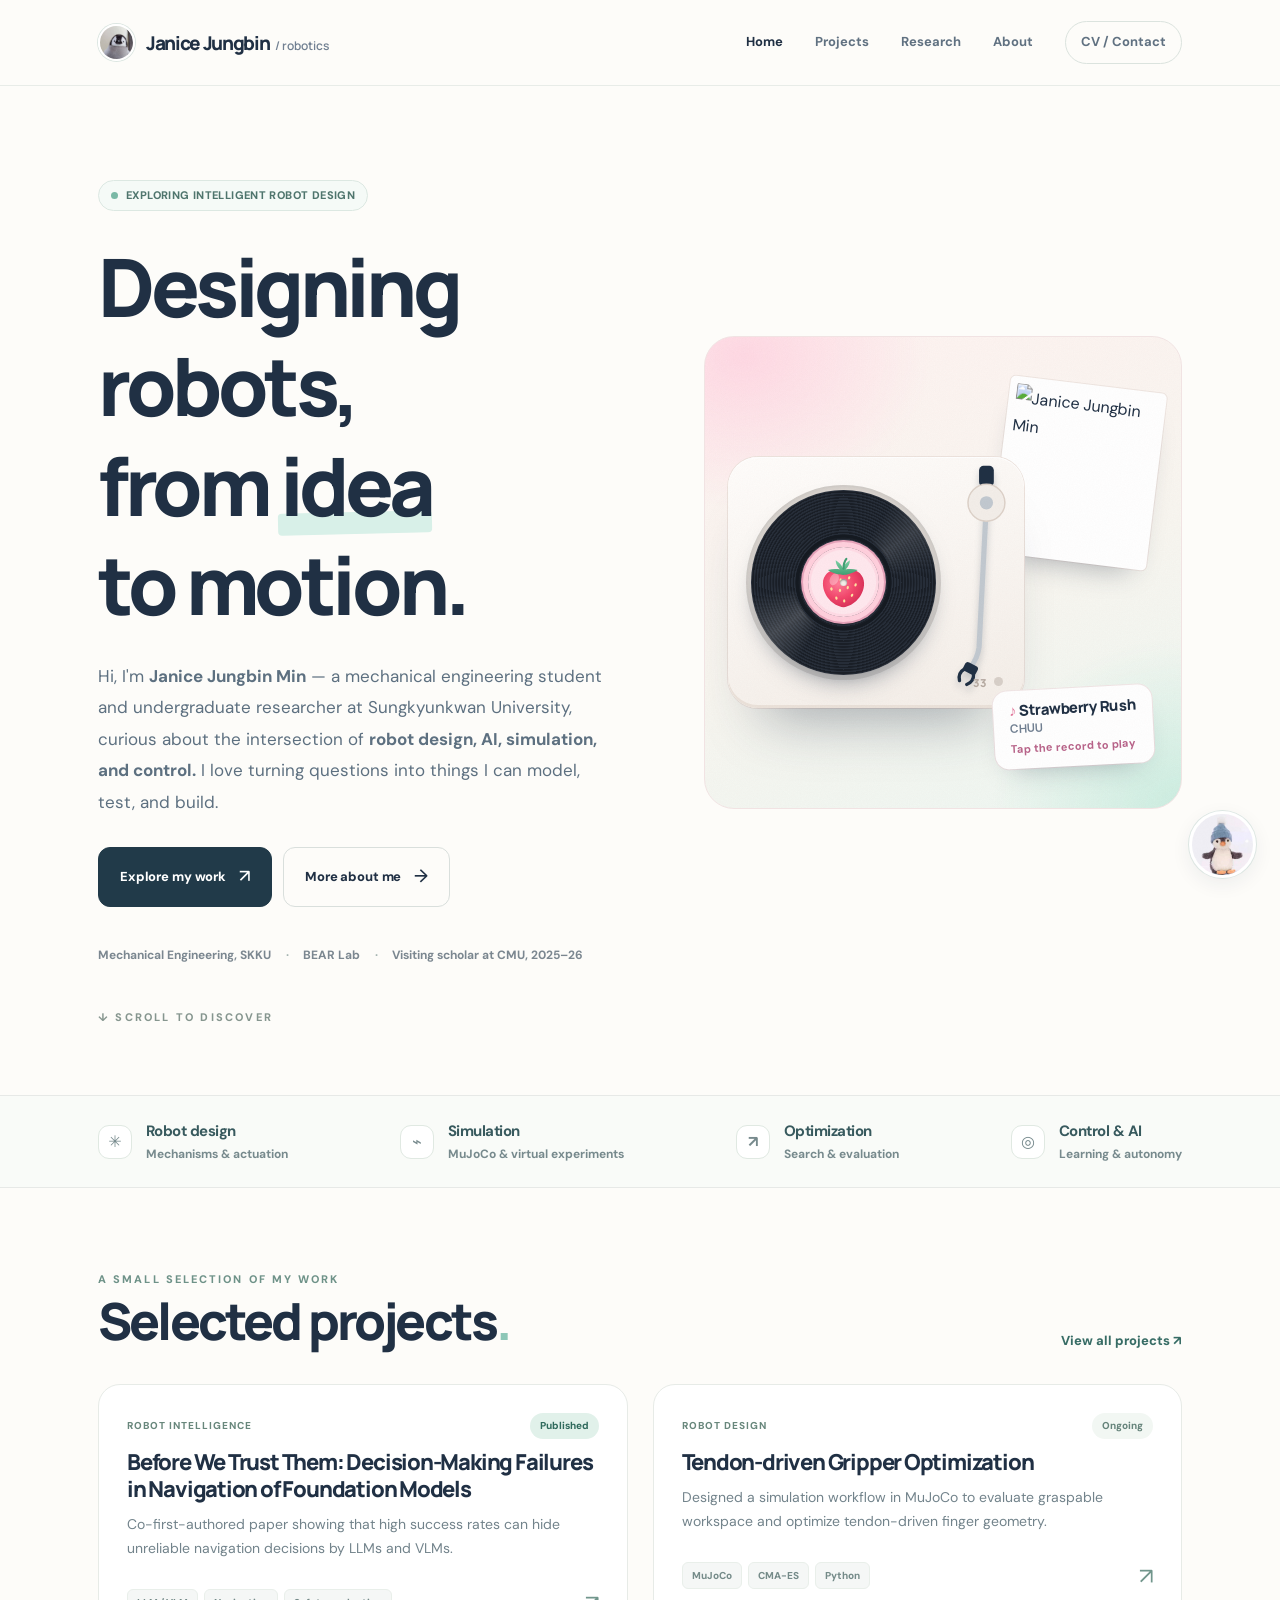
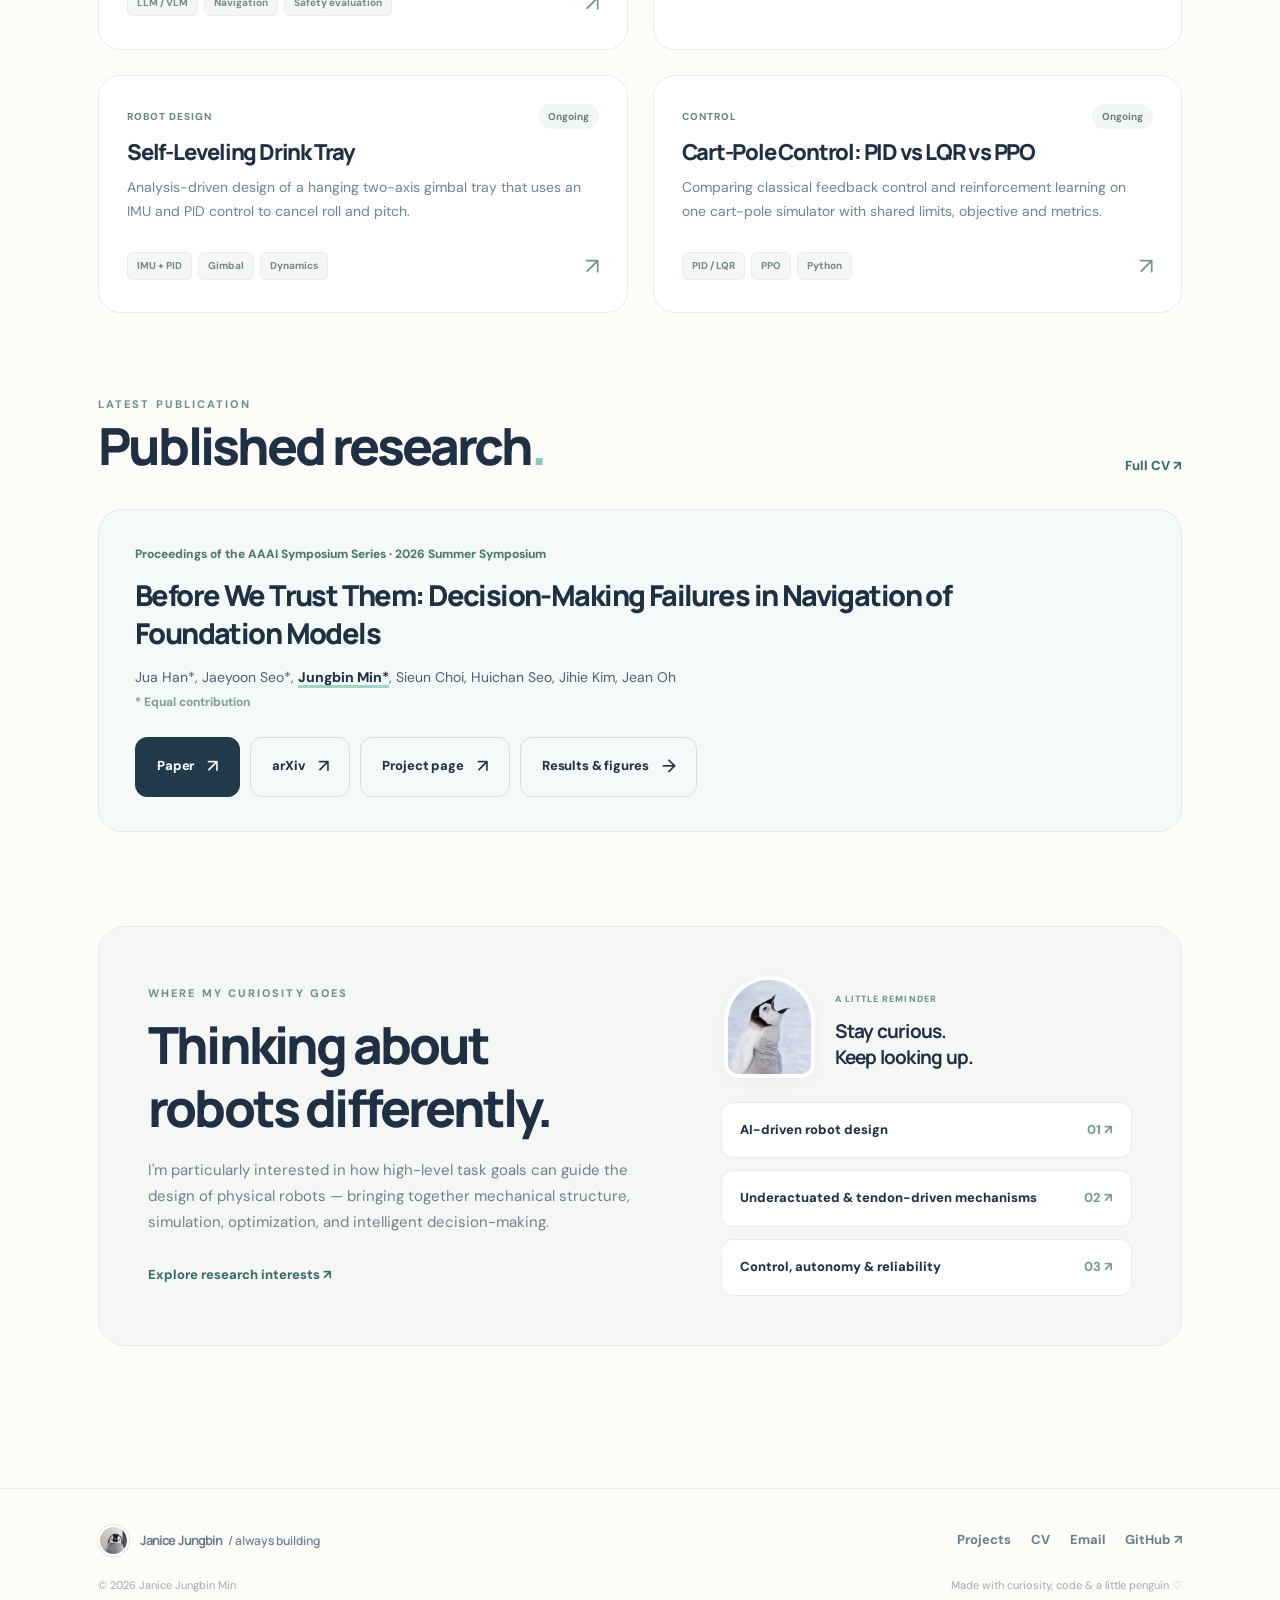
==== commit 9a606951: "Add files via upload" ====
--- a/index.html
+++ b/index.html
@@ -1,8 +1,8 @@
 <!DOCTYPE html>
-<html lang="en"><head><meta charset="utf-8"><meta name="viewport" content="width=device-width,initial-scale=1"><meta name="theme-color" content="#fdfcf9"><meta name="description" content="Janice Jungbin Min — mechanical engineering student and robotics researcher (BEAR Lab, SKKU) working on robot design, simulation, control and reliable robot intelligence."><meta property="og:type" content="website"><meta property="og:site_name" content="Janice Jungbin Min"><meta property="og:title" content="Home — Janice Jungbin Min"><meta property="og:description" content="Janice Jungbin Min — mechanical engineering student and robotics researcher (BEAR Lab, SKKU) working on robot design, simulation, control and reliable robot intelligence."><meta property="og:image" content="https://janice-min.github.io/penguin/assets/penguin-portrait.jpg"><meta name="twitter:card" content="summary"><title>Home — Janice Jungbin Min</title><link rel="icon" type="image/jpeg" href="assets/penguin-portrait.jpg"><link rel="stylesheet" href="style.css"><script defer src="app.js"></script></head><body data-page="index">
+<html lang="en"><head><meta charset="utf-8"><meta name="viewport" content="width=device-width,initial-scale=1"><meta name="theme-color" content="#fdfcf9"><meta name="description" content="Janice Jungbin Min — mechanical engineering student and robotics researcher (BEAR Lab, SKKU) working on robot design, simulation, control and reliable robot intelligence."><meta property="og:type" content="website"><meta property="og:site_name" content="Janice Jungbin Min"><meta property="og:title" content="Home — Janice Jungbin Min"><meta property="og:description" content="Janice Jungbin Min — mechanical engineering student and robotics researcher (BEAR Lab, SKKU) working on robot design, simulation, control and reliable robot intelligence."><meta property="og:image" content="https://janice-min.github.io/penguin/assets/janice-og.jpg"><meta name="twitter:card" content="summary"><title>Home — Janice Jungbin Min</title><link rel="icon" type="image/jpeg" href="assets/penguin-portrait.jpg"><link rel="stylesheet" href="style.css"><script defer src="app.js"></script></head><body data-page="index">
 <header class="site-header"><div class="wrap header-inner"><a class="brand" href="index.html" aria-label="Janice Jungbin Min, homepage"><img src="assets/penguin-portrait.jpg" alt=""><div>Janice Jungbin<span> / robotics</span></div></a><button class="mobile-toggle" aria-label="Toggle menu" aria-expanded="false" aria-controls="site-nav">☰</button><nav class="nav" id="site-nav" aria-label="Main navigation"><a href="index.html">Home</a><a href="projects.html">Projects</a><a href="research.html">Research</a><a href="about.html">About</a><a href="cv.html" class="nav-contact">CV / Contact</a></nav></div></header>
 <main id="site-content">
-<div class="wrap"><section class="hero"><div class="hero-grid"><div class="hero-copy"><div class="pill"><span class="dot"></span> EXPLORING INTELLIGENT ROBOT DESIGN</div><h1>Designing robots,<br>from <span class="highlight">idea</span><br>to motion.</h1><p class="lede">Hi, I'm <strong>Janice Jungbin Min</strong> — a mechanical engineering student and undergraduate researcher at Sungkyunkwan University, curious about the intersection of <strong>robot design, AI, simulation, and control.</strong> I love turning questions into things I can model, test, and build.</p><div class="hero-actions"><a class="button" href="projects.html">Explore my work <span class="arrow">↗</span></a><a class="button secondary" href="about.html">More about me <span class="arrow">→</span></a></div><div class="hero-meta"><span>Mechanical Engineering, SKKU</span><span>BEAR Lab</span><span>Visiting scholar at CMU, 2025–26</span></div></div><div class="hero-art"><div class="sleeve" aria-hidden="true"><span class="sleeve-side">Side A ♡</span><span class="sleeve-brand">penguin<br>records</span></div><div class="deck"><button class="vinyl" type="button" data-music-toggle aria-label="Play Strawberry Rush by CHUU"><span class="vinyl-disc"><span class="vinyl-label"><img src="assets/strawberry.svg" alt="" width="100" height="100"></span></span><span class="vinyl-sheen" aria-hidden="true"></span></button><span class="notes" aria-hidden="true"><i>♪</i><i>♫</i><i>♪</i></span><svg class="tonearm" viewBox="0 0 400 339" aria-hidden="true"><g class="arm"><rect class="counterweight" x="340" y="12" width="20" height="28" rx="6"/><path class="arm-tube" d="M350 62 L340 258 Q338 272 329 284"/><g transform="rotate(28 325 292)"><rect class="headshell" x="316" y="279" width="19" height="13" rx="4"/><path class="finger" d="M318.5 290 Q313 299 320 307"/><path class="finger" d="M332.5 290 Q338 299 331 307"/></g></g><circle class="arm-base" cx="350" cy="62" r="25"/><circle class="arm-cap" cx="350" cy="62" r="9"/></svg><span class="deck-led" aria-hidden="true"></span><span class="deck-speed" aria-hidden="true">33</span></div><div class="track-tag"><b data-music-title>Strawberry Rush</b><span data-music-artist>CHUU</span><small data-music-hint>Tap the record to play</small></div></div></div><div class="scroll-note">↓ scroll to discover</div></section></div>
+<div class="wrap"><section class="hero"><div class="hero-grid"><div class="hero-copy"><div class="pill"><span class="dot"></span> EXPLORING INTELLIGENT ROBOT DESIGN</div><h1>Designing robots,<br>from <span class="highlight">idea</span><br>to motion.</h1><p class="lede">Hi, I'm <strong>Janice Jungbin Min</strong> — a mechanical engineering student and undergraduate researcher at Sungkyunkwan University, curious about the intersection of <strong>robot design, AI, simulation, and control.</strong> I love turning questions into things I can model, test, and build.</p><div class="hero-actions"><a class="button" href="projects.html">Explore my work <span class="arrow">↗</span></a><a class="button secondary" href="about.html">More about me <span class="arrow">→</span></a></div><div class="hero-meta"><span>Mechanical Engineering, SKKU</span><span>BEAR Lab</span><span>Visiting scholar at CMU, 2025–26</span></div></div><div class="hero-art"><figure class="polaroid"><img src="assets/janice-polaroid.jpg" alt="Janice Jungbin Min" width="720" height="720" fetchpriority="high"></figure><div class="deck"><button class="vinyl" type="button" data-music-toggle aria-label="Play Strawberry Rush by CHUU"><span class="vinyl-disc"><span class="vinyl-label"><img src="assets/strawberry.svg" alt="" width="100" height="100"></span></span><span class="vinyl-sheen" aria-hidden="true"></span></button><span class="notes" aria-hidden="true"><i>♪</i><i>♫</i><i>♪</i></span><svg class="tonearm" viewBox="0 0 400 339" aria-hidden="true"><g class="arm"><rect class="counterweight" x="340" y="12" width="20" height="28" rx="6"/><path class="arm-tube" d="M350 62 L340 258 Q338 272 329 284"/><g transform="rotate(28 325 292)"><rect class="headshell" x="316" y="279" width="19" height="13" rx="4"/><path class="finger" d="M318.5 290 Q313 299 320 307"/><path class="finger" d="M332.5 290 Q338 299 331 307"/></g></g><circle class="arm-base" cx="350" cy="62" r="25"/><circle class="arm-cap" cx="350" cy="62" r="9"/></svg><span class="deck-led" aria-hidden="true"></span><span class="deck-speed" aria-hidden="true">33</span></div><div class="track-tag"><b data-music-title>Strawberry Rush</b><span data-music-artist>CHUU</span><small data-music-hint>Tap the record to play</small></div></div></div><div class="scroll-note">↓ scroll to discover</div></section></div>
 <div class="metrics-bar"><div class="wrap metrics-inner"><div class="metric"><span class="mini-icon">✳</span><span><b>Robot design</b><br>Mechanisms & actuation</span></div><div class="metric"><span class="mini-icon">⌁</span><span><b>Simulation</b><br>MuJoCo & virtual experiments</span></div><div class="metric"><span class="mini-icon">↗</span><span><b>Optimization</b><br>Search & evaluation</span></div><div class="metric"><span class="mini-icon">◎</span><span><b>Control & AI</b><br>Learning & autonomy</span></div></div></div>
 <section class="section wrap"><div class="section-header"><div><div class="eyebrow">A SMALL SELECTION OF MY WORK</div><h2>Selected projects<span style="color:#8dc7b7">.</span></h2></div><a class="link-arrow" href="projects.html">View all projects ↗</a></div><div class="grid-projects" id="featured-projects"></div></section>
 <section class="section wrap" style="padding-top:0"><div class="section-header"><div><div class="eyebrow">LATEST PUBLICATION</div><h2>Published research<span style="color:#8dc7b7">.</span></h2></div><a class="link-arrow" href="cv.html">Full CV ↗</a></div><div id="latest-paper"></div></section>
--- a/style.css
+++ b/style.css
@@ -255,3 +255,15 @@
 body:not([data-page="index"]) .music-card[data-state="idle"]{padding:6px;border-radius:50%}
 body:not([data-page="index"]) .music-card[data-state="idle"] .music-cover{display:none}
 .result-table th[scope=row]{position:sticky;left:0;background:#fff;z-index:1}
+
+/* Hero: a small polaroid of Janice next to the record player */
+.hero-art .deck{width:62%;justify-self:start;margin:4% 0 0 5%}
+.polaroid{position:absolute;z-index:0;top:10%;right:5%;width:33%;margin:0;padding:7px 7px 28px;background:#fff;border-radius:5px;transform:rotate(7deg);box-shadow:0 18px 30px -18px #20304466,0 0 0 1px #efe6e1}
+.polaroid img{display:block;width:100%;height:auto;aspect-ratio:1;object-fit:cover;border-radius:2px}
+.hero-art .track-tag{left:auto;right:6%;bottom:9%;transform:rotate(-3deg)}
+@media(max-width:720px){.polaroid{width:36%;padding:5px 5px 20px}}
+
+/* Sections that are also .wrap keep their side padding (it was being reset to 0, so on phones the content touched the screen edge) */
+.section.wrap{padding-left:38px;padding-right:38px}
+@media(max-width:950px){.section.wrap{padding-left:25px;padding-right:25px}}
+@media(max-width:720px){.section.wrap{padding-left:20px;padding-right:20px}}
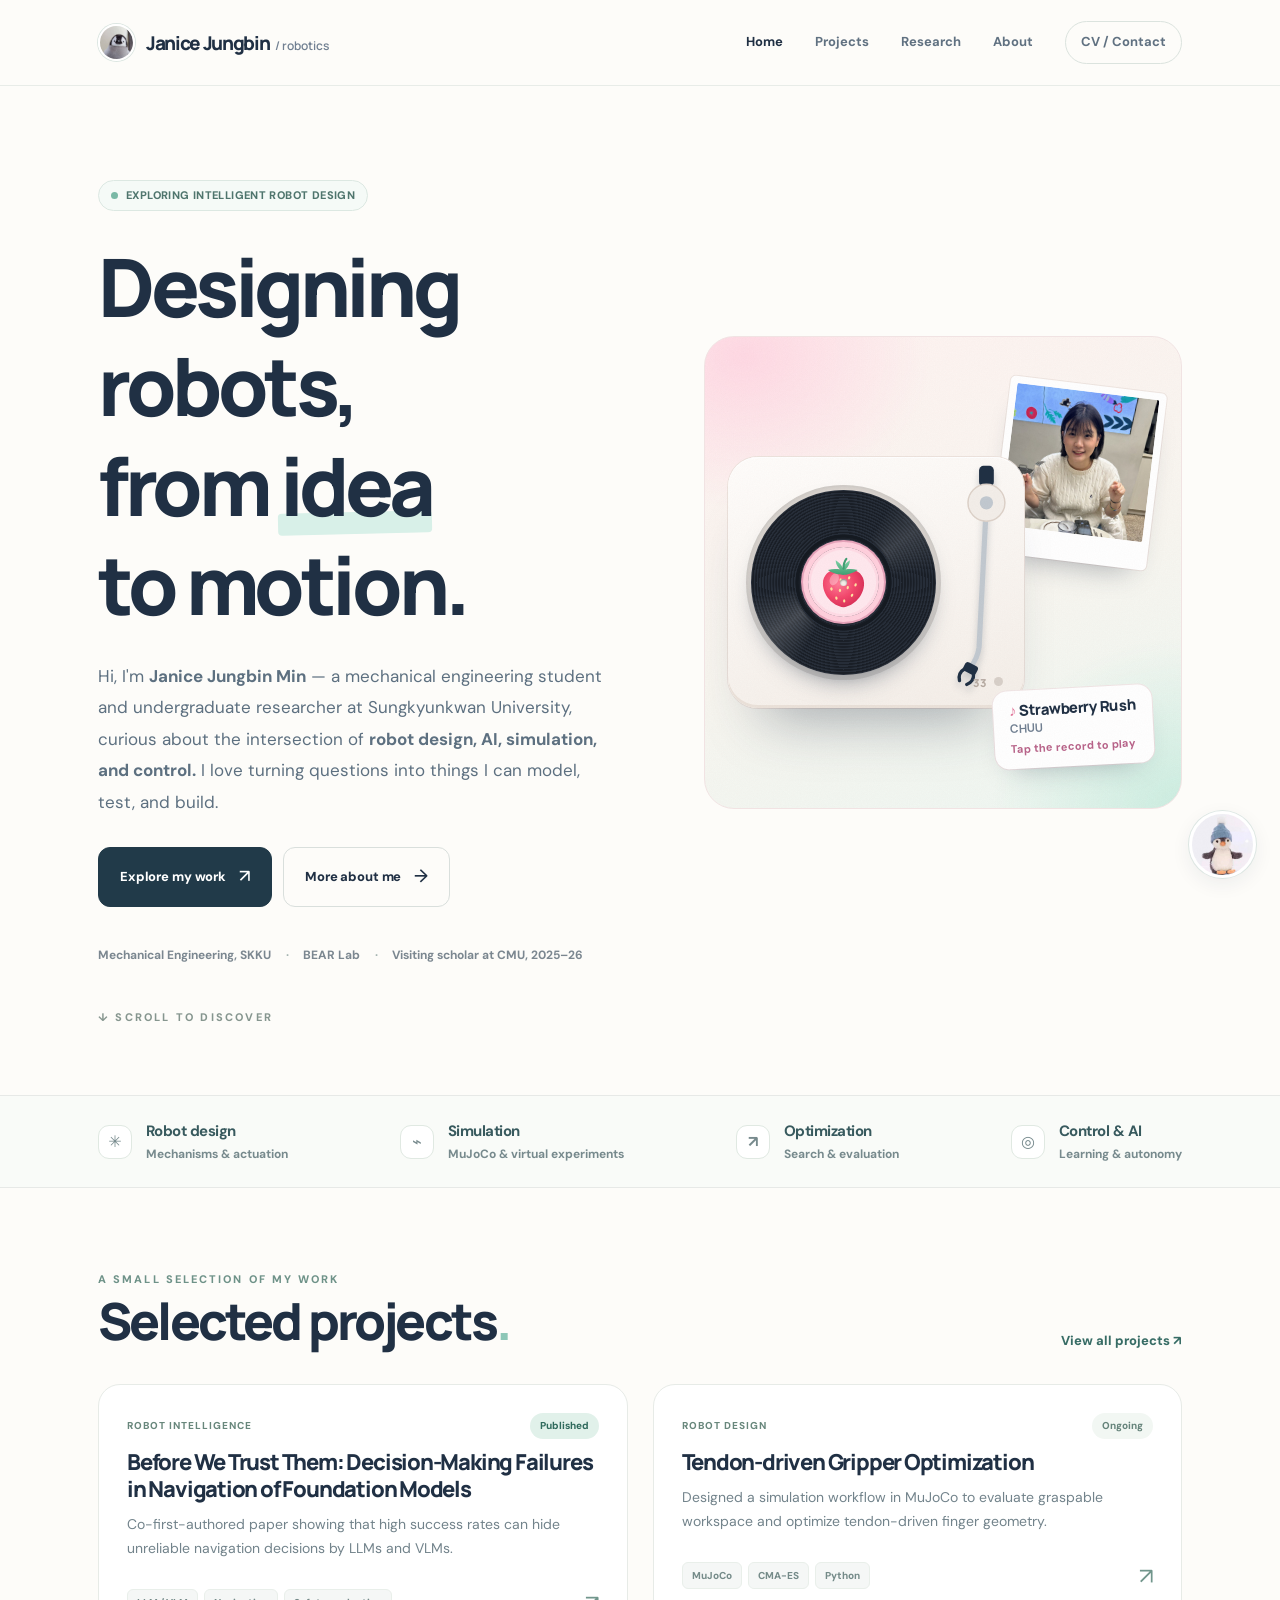
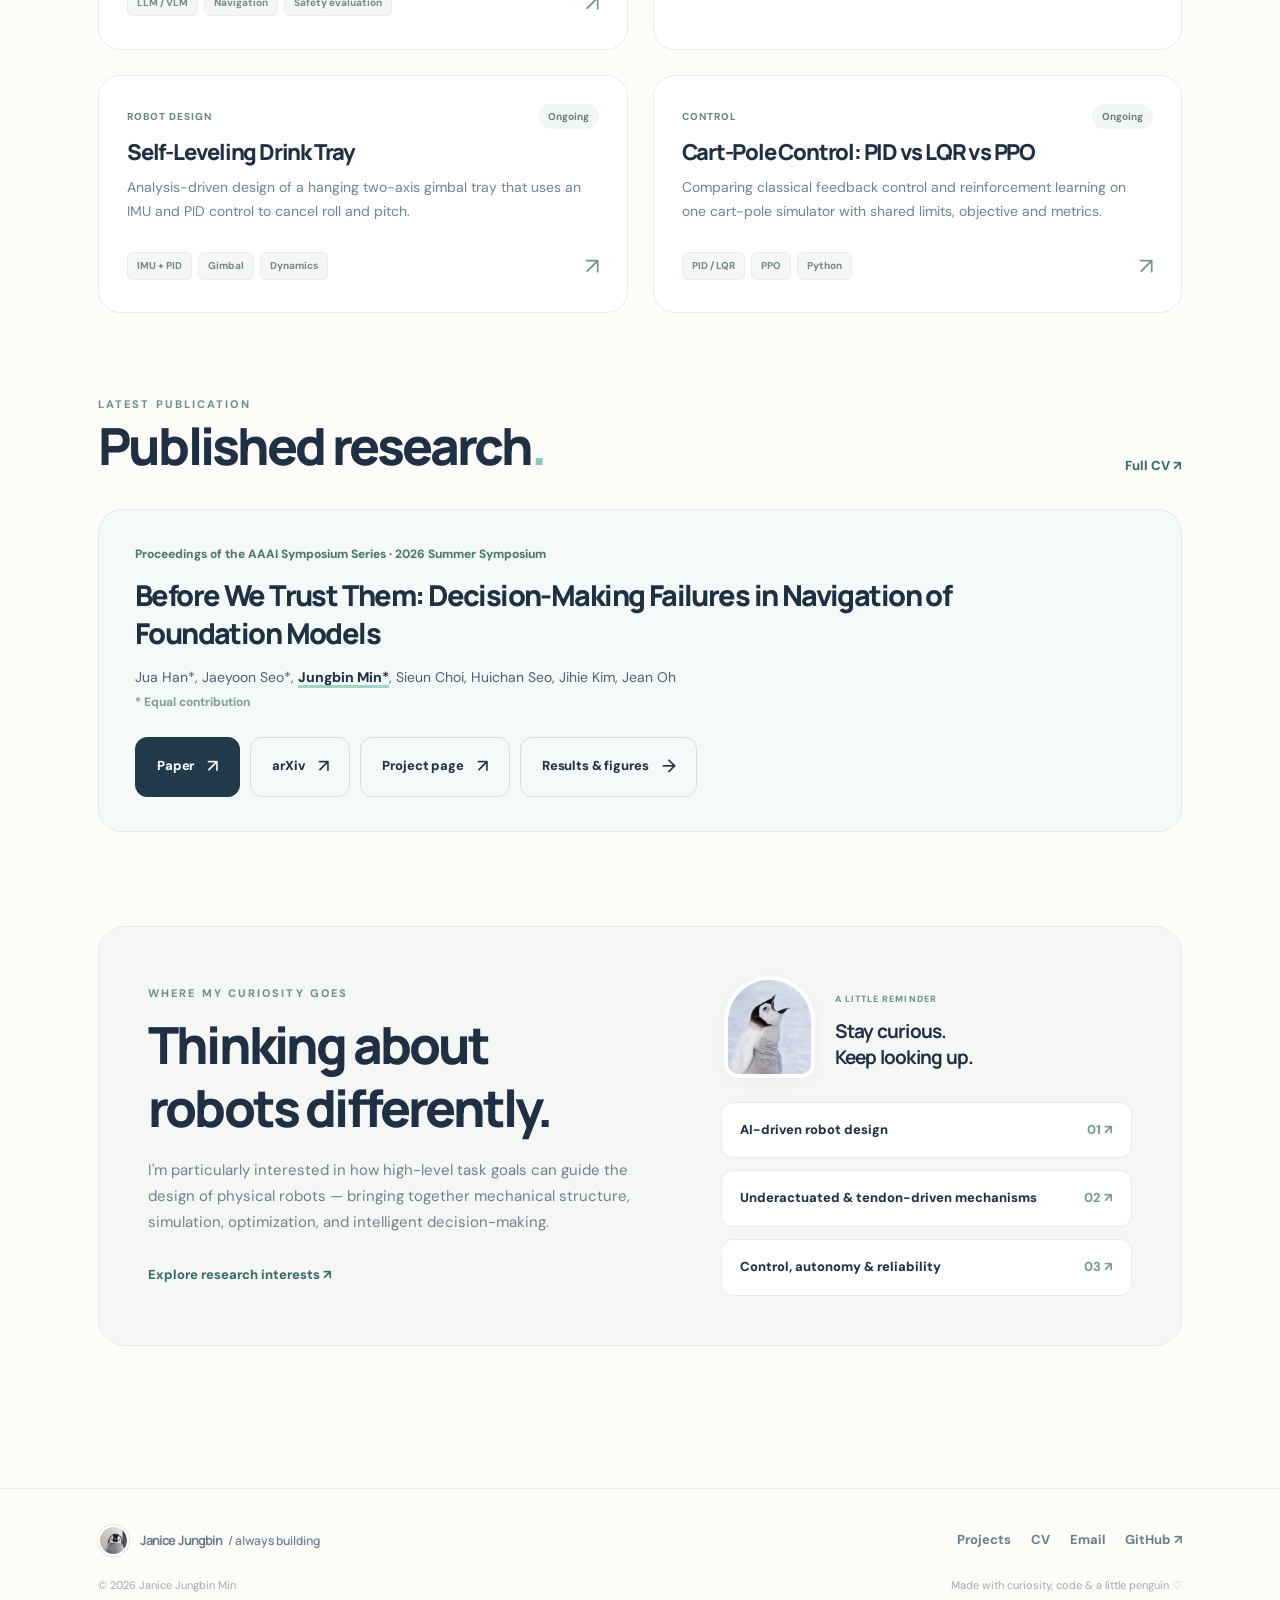
==== commit 70de4f59: "Add files via upload" ====
--- a/index.html
+++ b/index.html
@@ -1,5 +1,5 @@
 <!DOCTYPE html>
-<html lang="en"><head><meta charset="utf-8"><meta name="viewport" content="width=device-width,initial-scale=1"><meta name="theme-color" content="#fdfcf9"><meta name="description" content="Janice Jungbin Min — mechanical engineering student and robotics researcher (BEAR Lab, SKKU) working on robot design, simulation, control and reliable robot intelligence."><meta property="og:type" content="website"><meta property="og:site_name" content="Janice Jungbin Min"><meta property="og:title" content="Home — Janice Jungbin Min"><meta property="og:description" content="Janice Jungbin Min — mechanical engineering student and robotics researcher (BEAR Lab, SKKU) working on robot design, simulation, control and reliable robot intelligence."><meta property="og:image" content="https://janice-min.github.io/penguin/assets/janice-og.jpg"><meta name="twitter:card" content="summary"><title>Home — Janice Jungbin Min</title><link rel="icon" type="image/jpeg" href="assets/penguin-portrait.jpg"><link rel="stylesheet" href="style.css"><script defer src="app.js"></script></head><body data-page="index">
+<html lang="en"><head><meta charset="utf-8"><meta name="viewport" content="width=device-width,initial-scale=1"><meta name="theme-color" content="#fdfcf9"><meta name="description" content="Janice Jungbin Min — mechanical engineering student and robotics researcher (BEAR Lab, SKKU) working on robot design, simulation, control and reliable robot intelligence."><meta property="og:type" content="website"><meta property="og:site_name" content="Janice Jungbin Min"><meta property="og:title" content="Home — Janice Jungbin Min"><meta property="og:description" content="Janice Jungbin Min — mechanical engineering student and robotics researcher (BEAR Lab, SKKU) working on robot design, simulation, control and reliable robot intelligence."><meta property="og:image" content="https://janice-min.github.io/penguin/assets/penguin-portrait.jpg"><meta name="twitter:card" content="summary"><title>Home — Janice Jungbin Min</title><link rel="icon" type="image/jpeg" href="assets/penguin-portrait.jpg"><link rel="stylesheet" href="style.css"><script defer src="app.js"></script></head><body data-page="index">
 <header class="site-header"><div class="wrap header-inner"><a class="brand" href="index.html" aria-label="Janice Jungbin Min, homepage"><img src="assets/penguin-portrait.jpg" alt=""><div>Janice Jungbin<span> / robotics</span></div></a><button class="mobile-toggle" aria-label="Toggle menu" aria-expanded="false" aria-controls="site-nav">☰</button><nav class="nav" id="site-nav" aria-label="Main navigation"><a href="index.html">Home</a><a href="projects.html">Projects</a><a href="research.html">Research</a><a href="about.html">About</a><a href="cv.html" class="nav-contact">CV / Contact</a></nav></div></header>
 <main id="site-content">
 <div class="wrap"><section class="hero"><div class="hero-grid"><div class="hero-copy"><div class="pill"><span class="dot"></span> EXPLORING INTELLIGENT ROBOT DESIGN</div><h1>Designing robots,<br>from <span class="highlight">idea</span><br>to motion.</h1><p class="lede">Hi, I'm <strong>Janice Jungbin Min</strong> — a mechanical engineering student and undergraduate researcher at Sungkyunkwan University, curious about the intersection of <strong>robot design, AI, simulation, and control.</strong> I love turning questions into things I can model, test, and build.</p><div class="hero-actions"><a class="button" href="projects.html">Explore my work <span class="arrow">↗</span></a><a class="button secondary" href="about.html">More about me <span class="arrow">→</span></a></div><div class="hero-meta"><span>Mechanical Engineering, SKKU</span><span>BEAR Lab</span><span>Visiting scholar at CMU, 2025–26</span></div></div><div class="hero-art"><figure class="polaroid"><img src="assets/janice-polaroid.jpg" alt="Janice Jungbin Min" width="720" height="720" fetchpriority="high"></figure><div class="deck"><button class="vinyl" type="button" data-music-toggle aria-label="Play Strawberry Rush by CHUU"><span class="vinyl-disc"><span class="vinyl-label"><img src="assets/strawberry.svg" alt="" width="100" height="100"></span></span><span class="vinyl-sheen" aria-hidden="true"></span></button><span class="notes" aria-hidden="true"><i>♪</i><i>♫</i><i>♪</i></span><svg class="tonearm" viewBox="0 0 400 339" aria-hidden="true"><g class="arm"><rect class="counterweight" x="340" y="12" width="20" height="28" rx="6"/><path class="arm-tube" d="M350 62 L340 258 Q338 272 329 284"/><g transform="rotate(28 325 292)"><rect class="headshell" x="316" y="279" width="19" height="13" rx="4"/><path class="finger" d="M318.5 290 Q313 299 320 307"/><path class="finger" d="M332.5 290 Q338 299 331 307"/></g></g><circle class="arm-base" cx="350" cy="62" r="25"/><circle class="arm-cap" cx="350" cy="62" r="9"/></svg><span class="deck-led" aria-hidden="true"></span><span class="deck-speed" aria-hidden="true">33</span></div><div class="track-tag"><b data-music-title>Strawberry Rush</b><span data-music-artist>CHUU</span><small data-music-hint>Tap the record to play</small></div></div></div><div class="scroll-note">↓ scroll to discover</div></section></div>
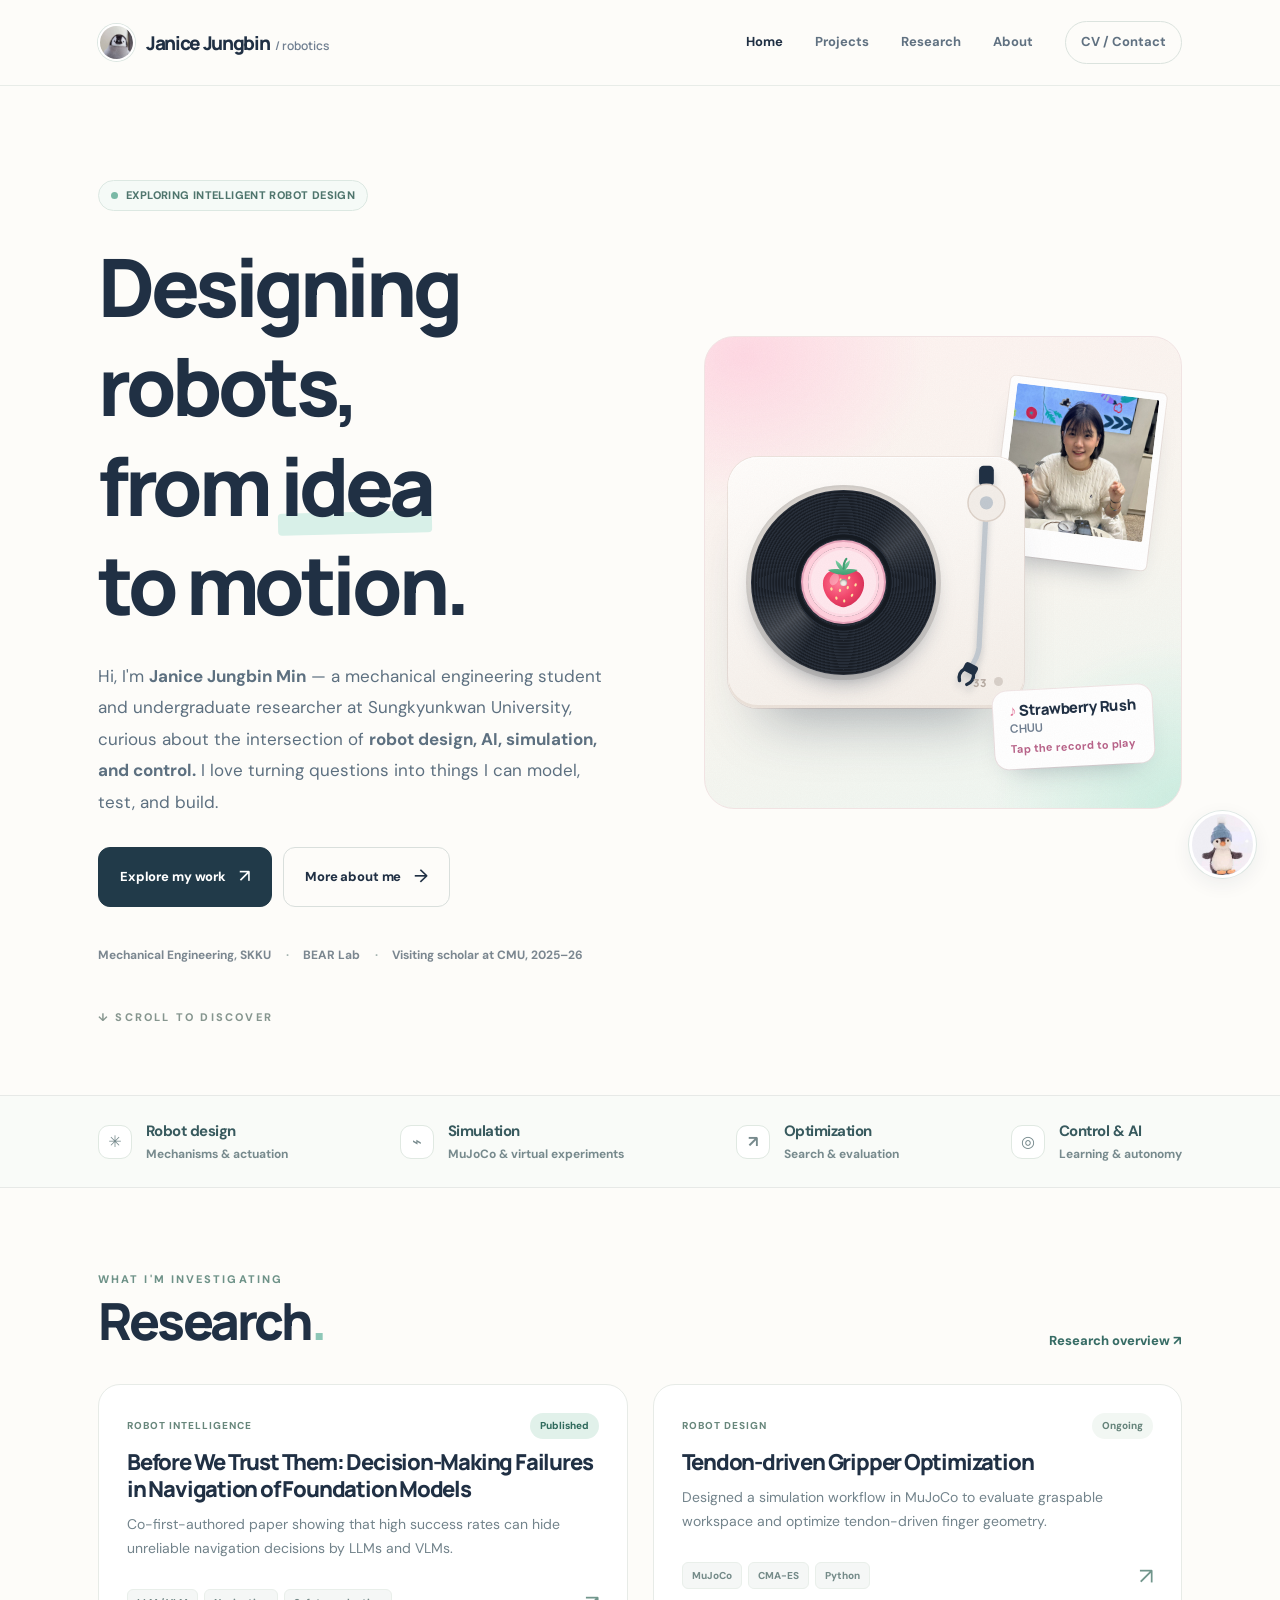
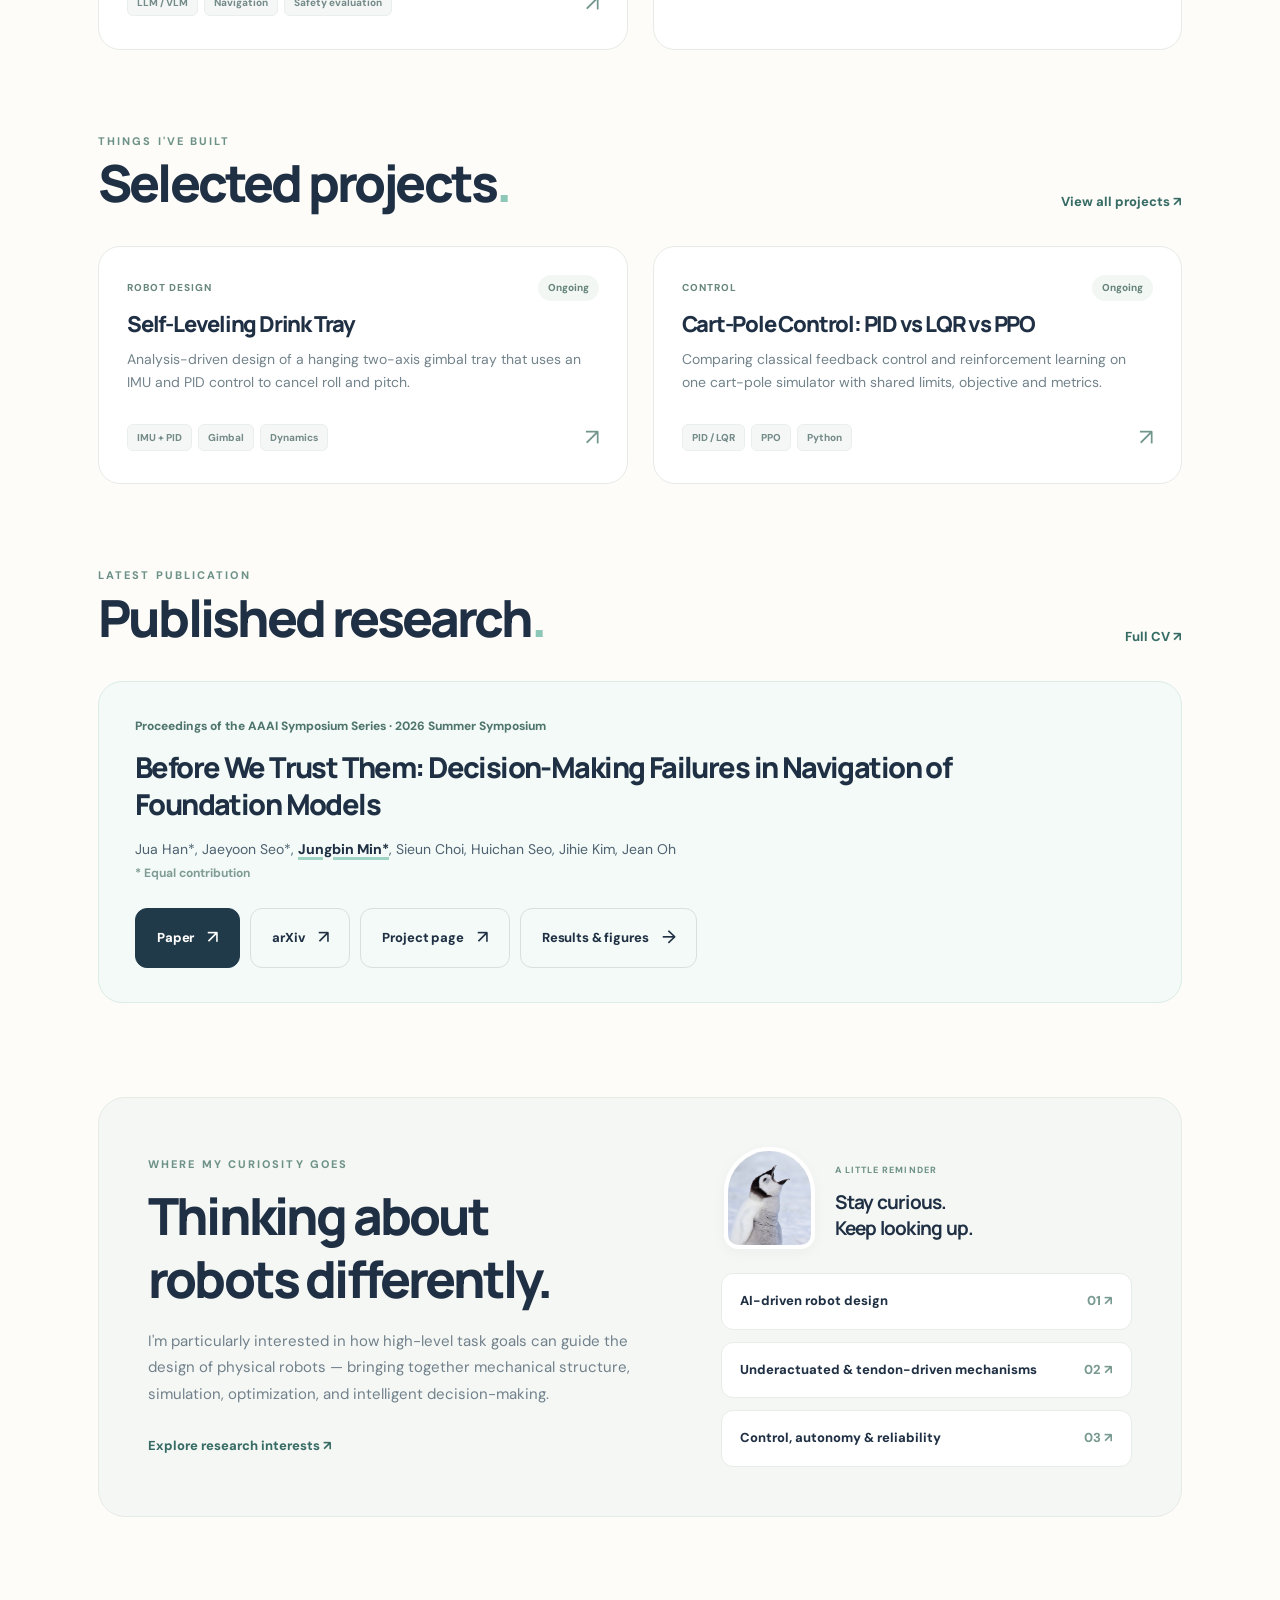
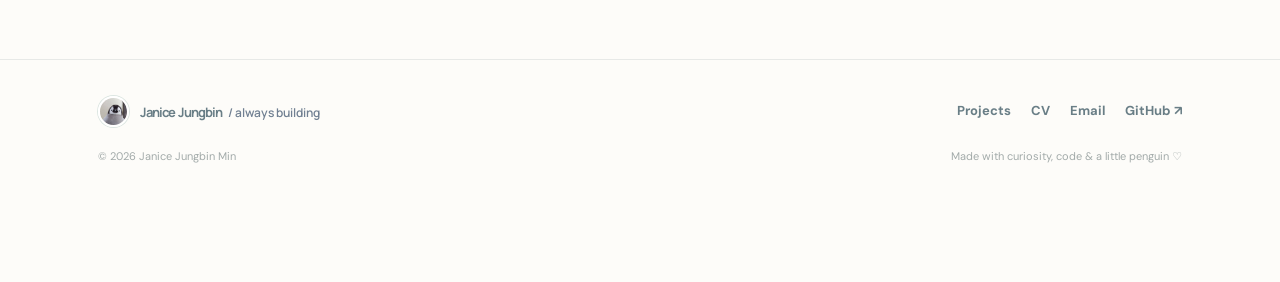
==== commit 76f83a09: "Add files via upload" ====
--- a/index.html
+++ b/index.html
@@ -4,7 +4,8 @@
 <main id="site-content">
 <div class="wrap"><section class="hero"><div class="hero-grid"><div class="hero-copy"><div class="pill"><span class="dot"></span> EXPLORING INTELLIGENT ROBOT DESIGN</div><h1>Designing robots,<br>from <span class="highlight">idea</span><br>to motion.</h1><p class="lede">Hi, I'm <strong>Janice Jungbin Min</strong> — a mechanical engineering student and undergraduate researcher at Sungkyunkwan University, curious about the intersection of <strong>robot design, AI, simulation, and control.</strong> I love turning questions into things I can model, test, and build.</p><div class="hero-actions"><a class="button" href="projects.html">Explore my work <span class="arrow">↗</span></a><a class="button secondary" href="about.html">More about me <span class="arrow">→</span></a></div><div class="hero-meta"><span>Mechanical Engineering, SKKU</span><span>BEAR Lab</span><span>Visiting scholar at CMU, 2025–26</span></div></div><div class="hero-art"><figure class="polaroid"><img src="assets/janice-polaroid.jpg" alt="Janice Jungbin Min" width="720" height="720" fetchpriority="high"></figure><div class="deck"><button class="vinyl" type="button" data-music-toggle aria-label="Play Strawberry Rush by CHUU"><span class="vinyl-disc"><span class="vinyl-label"><img src="assets/strawberry.svg" alt="" width="100" height="100"></span></span><span class="vinyl-sheen" aria-hidden="true"></span></button><span class="notes" aria-hidden="true"><i>♪</i><i>♫</i><i>♪</i></span><svg class="tonearm" viewBox="0 0 400 339" aria-hidden="true"><g class="arm"><rect class="counterweight" x="340" y="12" width="20" height="28" rx="6"/><path class="arm-tube" d="M350 62 L340 258 Q338 272 329 284"/><g transform="rotate(28 325 292)"><rect class="headshell" x="316" y="279" width="19" height="13" rx="4"/><path class="finger" d="M318.5 290 Q313 299 320 307"/><path class="finger" d="M332.5 290 Q338 299 331 307"/></g></g><circle class="arm-base" cx="350" cy="62" r="25"/><circle class="arm-cap" cx="350" cy="62" r="9"/></svg><span class="deck-led" aria-hidden="true"></span><span class="deck-speed" aria-hidden="true">33</span></div><div class="track-tag"><b data-music-title>Strawberry Rush</b><span data-music-artist>CHUU</span><small data-music-hint>Tap the record to play</small></div></div></div><div class="scroll-note">↓ scroll to discover</div></section></div>
 <div class="metrics-bar"><div class="wrap metrics-inner"><div class="metric"><span class="mini-icon">✳</span><span><b>Robot design</b><br>Mechanisms & actuation</span></div><div class="metric"><span class="mini-icon">⌁</span><span><b>Simulation</b><br>MuJoCo & virtual experiments</span></div><div class="metric"><span class="mini-icon">↗</span><span><b>Optimization</b><br>Search & evaluation</span></div><div class="metric"><span class="mini-icon">◎</span><span><b>Control & AI</b><br>Learning & autonomy</span></div></div></div>
-<section class="section wrap"><div class="section-header"><div><div class="eyebrow">A SMALL SELECTION OF MY WORK</div><h2>Selected projects<span style="color:#8dc7b7">.</span></h2></div><a class="link-arrow" href="projects.html">View all projects ↗</a></div><div class="grid-projects" id="featured-projects"></div></section>
+<section class="section wrap"><div class="section-header"><div><div class="eyebrow">WHAT I'M INVESTIGATING</div><h2>Research<span style="color:#8dc7b7">.</span></h2></div><a class="link-arrow" href="research.html">Research overview ↗</a></div><div class="grid-projects" id="featured-research"></div></section>
+<section class="section wrap" style="padding-top:0"><div class="section-header"><div><div class="eyebrow">THINGS I'VE BUILT</div><h2>Selected projects<span style="color:#8dc7b7">.</span></h2></div><a class="link-arrow" href="projects.html">View all projects ↗</a></div><div class="grid-projects" id="featured-projects"></div></section>
 <section class="section wrap" style="padding-top:0"><div class="section-header"><div><div class="eyebrow">LATEST PUBLICATION</div><h2>Published research<span style="color:#8dc7b7">.</span></h2></div><a class="link-arrow" href="cv.html">Full CV ↗</a></div><div id="latest-paper"></div></section>
 <section class="section wrap" style="padding-top:12px"><div class="split-cta"><div><div class="eyebrow">WHERE MY CURIOSITY GOES</div><h2>Thinking about<br>robots differently.</h2><p>I'm particularly interested in how high-level task goals can guide the design of physical robots — bringing together mechanical structure, simulation, optimization, and intelligent decision-making.</p><div style="margin-top:24px"><a href="research.html" class="link-arrow">Explore research interests ↗</a></div></div><div class="focus-list"><div class="curiosity-note"><img src="assets/penguin-curious.jpg" alt="Baby penguin looking up with an open beak" width="557" height="550" loading="lazy"><div><span class="eyebrow">A LITTLE REMINDER</span><p>Stay curious.<br>Keep looking up.</p></div></div><a class="focus-item" href="research.html#design">AI-driven robot design <span>01 ↗</span></a><a class="focus-item" href="research.html#mechanisms">Underactuated &amp; tendon-driven mechanisms <span>02 ↗</span></a><a class="focus-item" href="research.html#reliability">Control, autonomy &amp; reliability <span>03 ↗</span></a></div></div></section>
 </main>
--- a/style.css
+++ b/style.css
@@ -267,3 +267,7 @@
 .section.wrap{padding-left:38px;padding-right:38px}
 @media(max-width:950px){.section.wrap{padding-left:25px;padding-right:25px}}
 @media(max-width:720px){.section.wrap{padding-left:20px;padding-right:20px}}
+
+/* Inline text link (e.g. Projects page intro) */
+.inline-link{color:var(--deep);font-weight:700;text-decoration:underline;text-decoration-color:#9fd3c3;text-decoration-thickness:2px;text-underline-offset:4px}
+.inline-link:hover{text-decoration-color:currentColor}
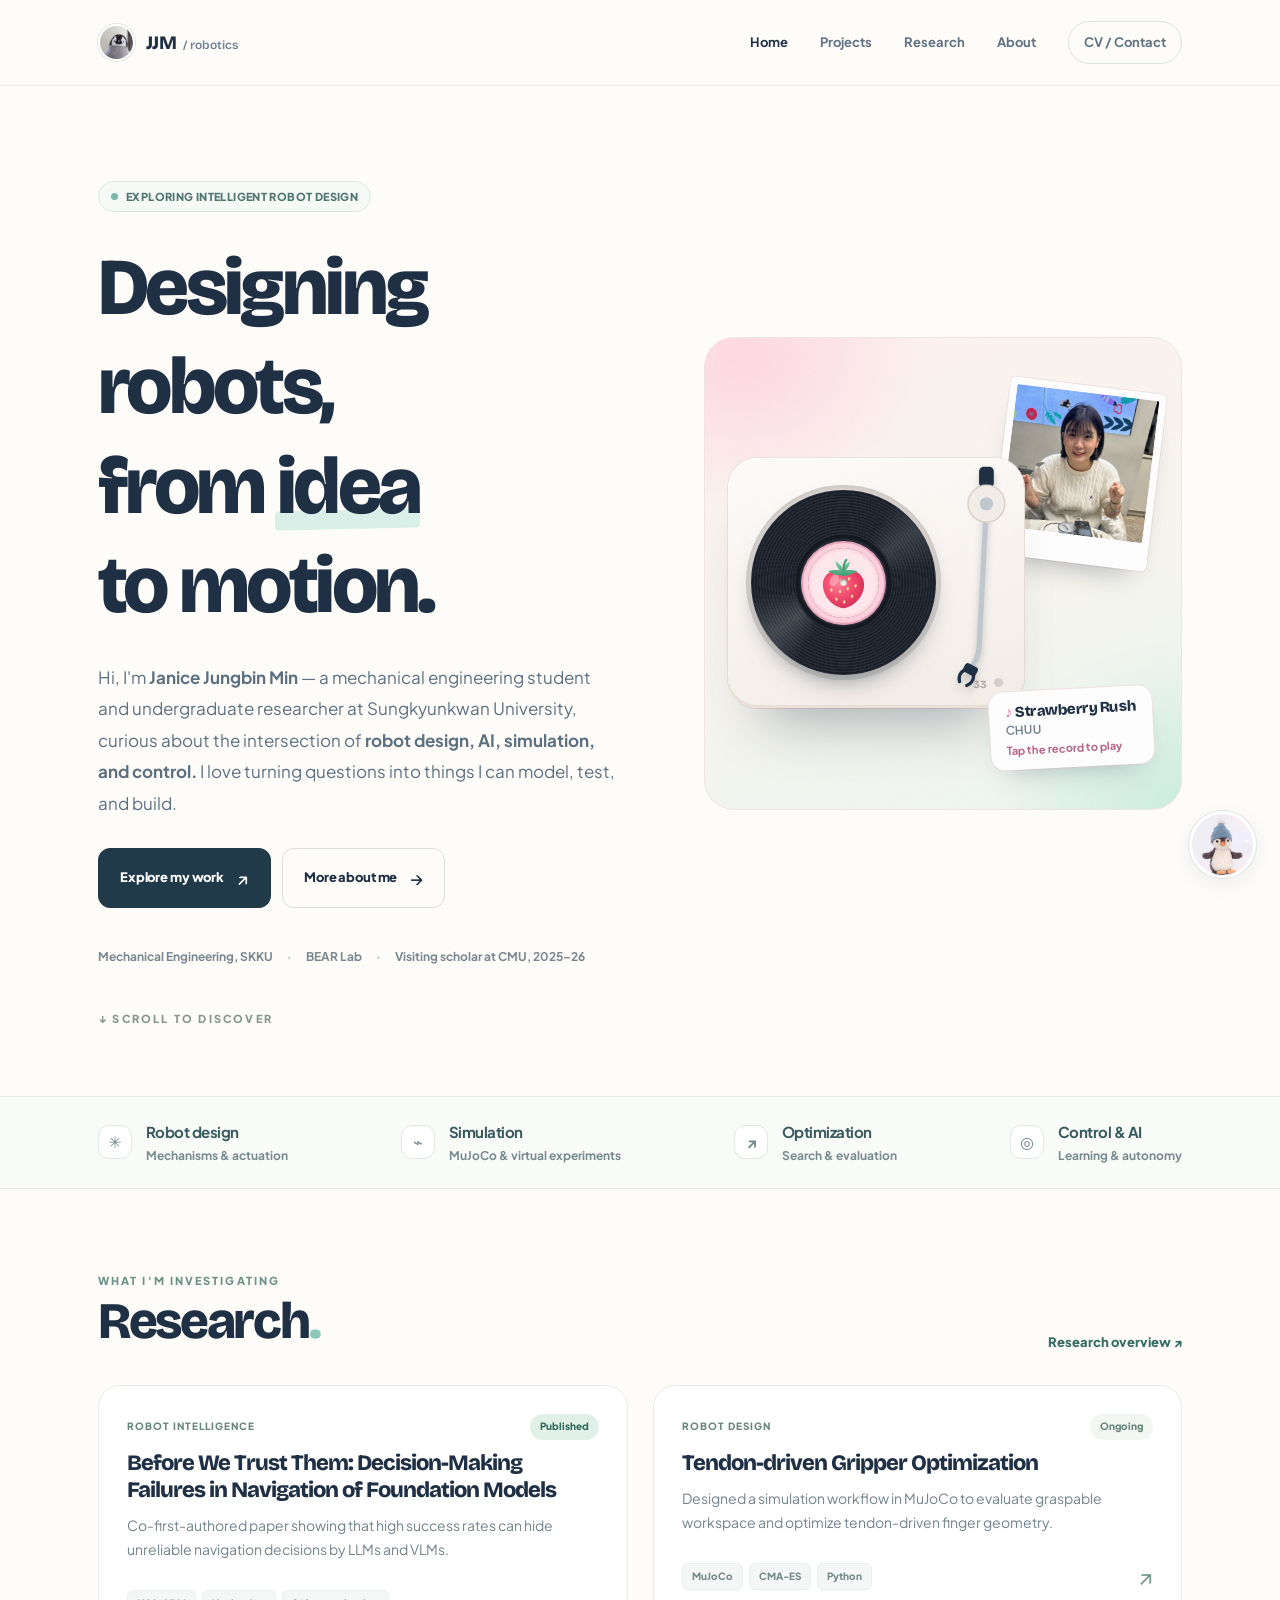
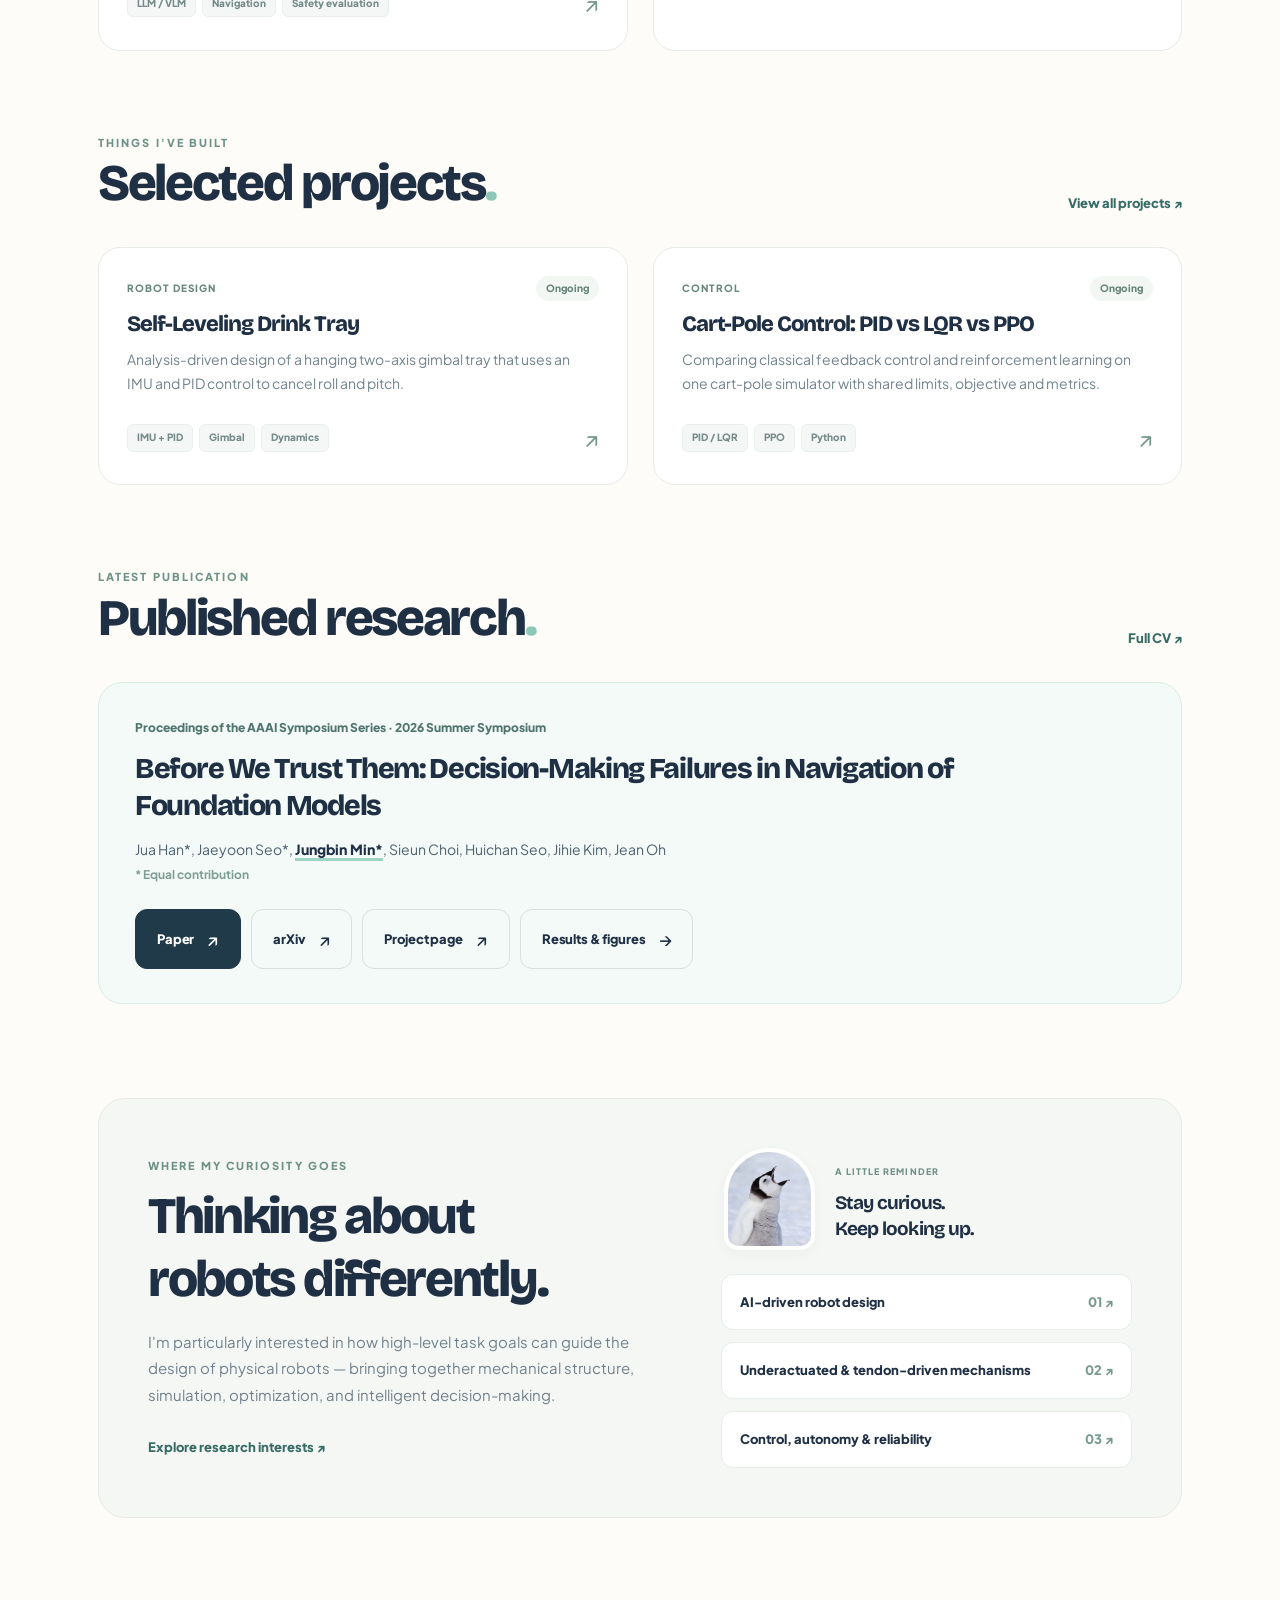
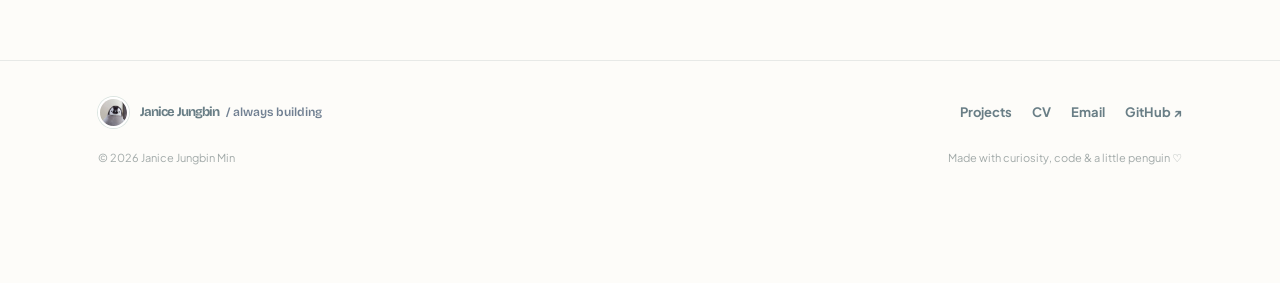
==== commit f0b42e29: "Add files via upload" ====
--- a/index.html
+++ b/index.html
@@ -1,6 +1,6 @@
 <!DOCTYPE html>
 <html lang="en"><head><meta charset="utf-8"><meta name="viewport" content="width=device-width,initial-scale=1"><meta name="theme-color" content="#fdfcf9"><meta name="description" content="Janice Jungbin Min — mechanical engineering student and robotics researcher (BEAR Lab, SKKU) working on robot design, simulation, control and reliable robot intelligence."><meta property="og:type" content="website"><meta property="og:site_name" content="Janice Jungbin Min"><meta property="og:title" content="Home — Janice Jungbin Min"><meta property="og:description" content="Janice Jungbin Min — mechanical engineering student and robotics researcher (BEAR Lab, SKKU) working on robot design, simulation, control and reliable robot intelligence."><meta property="og:image" content="https://janice-min.github.io/penguin/assets/penguin-portrait.jpg"><meta name="twitter:card" content="summary"><title>Home — Janice Jungbin Min</title><link rel="icon" type="image/jpeg" href="assets/penguin-portrait.jpg"><link rel="stylesheet" href="style.css"><script defer src="app.js"></script></head><body data-page="index">
-<header class="site-header"><div class="wrap header-inner"><a class="brand" href="index.html" aria-label="Janice Jungbin Min, homepage"><img src="assets/penguin-portrait.jpg" alt=""><div>Janice Jungbin<span> / robotics</span></div></a><button class="mobile-toggle" aria-label="Toggle menu" aria-expanded="false" aria-controls="site-nav">☰</button><nav class="nav" id="site-nav" aria-label="Main navigation"><a href="index.html">Home</a><a href="projects.html">Projects</a><a href="research.html">Research</a><a href="about.html">About</a><a href="cv.html" class="nav-contact">CV / Contact</a></nav></div></header>
+<header class="site-header"><div class="wrap header-inner"><a class="brand" href="index.html" aria-label="Janice Jungbin Min, homepage"><img src="assets/penguin-portrait.jpg" alt=""><div>JJM<span> / robotics</span></div></a><button class="mobile-toggle" aria-label="Toggle menu" aria-expanded="false" aria-controls="site-nav">☰</button><nav class="nav" id="site-nav" aria-label="Main navigation"><a href="index.html">Home</a><a href="projects.html">Projects</a><a href="research.html">Research</a><a href="about.html">About</a><a href="cv.html" class="nav-contact">CV / Contact</a></nav></div></header>
 <main id="site-content">
 <div class="wrap"><section class="hero"><div class="hero-grid"><div class="hero-copy"><div class="pill"><span class="dot"></span> EXPLORING INTELLIGENT ROBOT DESIGN</div><h1>Designing robots,<br>from <span class="highlight">idea</span><br>to motion.</h1><p class="lede">Hi, I'm <strong>Janice Jungbin Min</strong> — a mechanical engineering student and undergraduate researcher at Sungkyunkwan University, curious about the intersection of <strong>robot design, AI, simulation, and control.</strong> I love turning questions into things I can model, test, and build.</p><div class="hero-actions"><a class="button" href="projects.html">Explore my work <span class="arrow">↗</span></a><a class="button secondary" href="about.html">More about me <span class="arrow">→</span></a></div><div class="hero-meta"><span>Mechanical Engineering, SKKU</span><span>BEAR Lab</span><span>Visiting scholar at CMU, 2025–26</span></div></div><div class="hero-art"><figure class="polaroid"><img src="assets/janice-polaroid.jpg" alt="Janice Jungbin Min" width="720" height="720" fetchpriority="high"></figure><div class="deck"><button class="vinyl" type="button" data-music-toggle aria-label="Play Strawberry Rush by CHUU"><span class="vinyl-disc"><span class="vinyl-label"><img src="assets/strawberry.svg" alt="" width="100" height="100"></span></span><span class="vinyl-sheen" aria-hidden="true"></span></button><span class="notes" aria-hidden="true"><i>♪</i><i>♫</i><i>♪</i></span><svg class="tonearm" viewBox="0 0 400 339" aria-hidden="true"><g class="arm"><rect class="counterweight" x="340" y="12" width="20" height="28" rx="6"/><path class="arm-tube" d="M350 62 L340 258 Q338 272 329 284"/><g transform="rotate(28 325 292)"><rect class="headshell" x="316" y="279" width="19" height="13" rx="4"/><path class="finger" d="M318.5 290 Q313 299 320 307"/><path class="finger" d="M332.5 290 Q338 299 331 307"/></g></g><circle class="arm-base" cx="350" cy="62" r="25"/><circle class="arm-cap" cx="350" cy="62" r="9"/></svg><span class="deck-led" aria-hidden="true"></span><span class="deck-speed" aria-hidden="true">33</span></div><div class="track-tag"><b data-music-title>Strawberry Rush</b><span data-music-artist>CHUU</span><small data-music-hint>Tap the record to play</small></div></div></div><div class="scroll-note">↓ scroll to discover</div></section></div>
 <div class="metrics-bar"><div class="wrap metrics-inner"><div class="metric"><span class="mini-icon">✳</span><span><b>Robot design</b><br>Mechanisms & actuation</span></div><div class="metric"><span class="mini-icon">⌁</span><span><b>Simulation</b><br>MuJoCo & virtual experiments</span></div><div class="metric"><span class="mini-icon">↗</span><span><b>Optimization</b><br>Search & evaluation</span></div><div class="metric"><span class="mini-icon">◎</span><span><b>Control & AI</b><br>Learning & autonomy</span></div></div></div>
--- a/style.css
+++ b/style.css
@@ -1,7 +1,7 @@
-@import url('https://fonts.googleapis.com/css2?family=DM+Sans:wght@400;500;600;700&family=Manrope:wght@400;500;600;700;800&display=swap');
+@import url('https://fonts.googleapis.com/css2?family=Plus+Jakarta+Sans:wght@400;500;600;700;800&family=Bricolage+Grotesque:wght@400;500;600;700;800&display=swap');
 :root{--ink:#203044;--muted:#718092;--bg:#fdfcf9;--line:#e7e9e7;--mint:#d8f0e8;--deep:#376c65;--peach:#f9e5d9;--shell:#f5f7f4;--card:#fff;--shadow:0 18px 50px rgba(44,65,68,.065)}
-*{box-sizing:border-box}html{scroll-behavior:smooth}body{margin:0;background:var(--bg);color:var(--ink);font:16px/1.75 'DM Sans',system-ui,-apple-system,sans-serif;-webkit-font-smoothing:antialiased}h1,h2,h3,h4,p{margin:0}h1,h2,h3,h4{font-family:Manrope,'DM Sans',sans-serif;letter-spacing:-.055em;line-height:1.23}h1{font-size:clamp(3rem,6.3vw,5.65rem);font-weight:800}h2{font-size:clamp(2rem,4vw,3.2rem);font-weight:800}h3{font-size:1.35rem;font-weight:800}a{color:inherit;text-decoration:none}button{font:inherit;cursor:pointer}img{display:block;width:100%}::selection{background:#d8efe6;color:#234b47}.wrap{max-width:1160px;margin:0 auto;padding:0 38px}
-.site-header{height:86px;position:relative;z-index:30;background:rgba(253,252,249,.94);border-bottom:1px solid rgba(226,231,227,.75)}.header-inner{display:flex;height:100%;align-items:center;justify-content:space-between}.brand{display:inline-flex;align-items:center;gap:11px;font:800 19px Manrope,sans-serif;letter-spacing:-.07em}.brand img{width:37px;height:37px}.brand span{font-size:12px;font-weight:600;color:var(--muted);letter-spacing:0;margin-left:4px}.nav{display:flex;align-items:center;gap:32px}.nav a{font-size:13px;color:#607181;font-weight:700;transition:color .2s}.nav a:hover,.nav a.active{color:var(--ink)}.nav .nav-contact{border:1px solid #dbe3de;border-radius:100px;padding:9px 15px}.mobile-toggle{display:none;background:transparent;border:0;padding:7px;color:var(--ink)}
+*{box-sizing:border-box}html{scroll-behavior:smooth}body{margin:0;background:var(--bg);color:var(--ink);font:16px/1.75 'Plus Jakarta Sans',system-ui,-apple-system,sans-serif;-webkit-font-smoothing:antialiased}h1,h2,h3,h4,p{margin:0}h1,h2,h3,h4{font-family:'Bricolage Grotesque','Plus Jakarta Sans',sans-serif;letter-spacing:-.045em;line-height:1.23}h1{font-size:clamp(3rem,6.3vw,5.65rem);font-weight:800}h2{font-size:clamp(2rem,4vw,3.2rem);font-weight:800}h3{font-size:1.35rem;font-weight:800}a{color:inherit;text-decoration:none}button{font:inherit;cursor:pointer}img{display:block;width:100%}::selection{background:#d8efe6;color:#234b47}.wrap{max-width:1160px;margin:0 auto;padding:0 38px}
+.site-header{height:86px;position:relative;z-index:30;background:rgba(253,252,249,.94);border-bottom:1px solid rgba(226,231,227,.75)}.header-inner{display:flex;height:100%;align-items:center;justify-content:space-between}.brand{display:inline-flex;align-items:center;gap:11px;font:800 19px 'Bricolage Grotesque',sans-serif;letter-spacing:-.07em}.brand img{width:37px;height:37px}.brand span{font-size:12px;font-weight:600;color:var(--muted);letter-spacing:0;margin-left:4px}.nav{display:flex;align-items:center;gap:32px}.nav a{font-size:13px;color:#607181;font-weight:700;transition:color .2s}.nav a:hover,.nav a.active{color:var(--ink)}.nav .nav-contact{border:1px solid #dbe3de;border-radius:100px;padding:9px 15px}.mobile-toggle{display:none;background:transparent;border:0;padding:7px;color:var(--ink)}
 .pill{display:inline-flex;align-items:center;gap:8px;border:1px solid #dce8e2;background:#f5faf7;color:#4f756d;border-radius:100px;padding:5px 12px;font-size:11px;font-weight:800;letter-spacing:.035em}.dot{width:7px;height:7px;background:#7ab9a6;border-radius:100%}.eyebrow{text-transform:uppercase;font-size:11px;font-weight:800;letter-spacing:.19em;color:#6e9288}.muted{color:var(--muted)}.highlight{position:relative;white-space:nowrap}.highlight:after{content:'';position:absolute;left:-1%;right:-1%;bottom:5%;height:20%;background:var(--mint);z-index:-1;transform:rotate(-1.3deg);border-radius:4px}.button{display:inline-flex;align-items:center;gap:13px;border:1px solid #213a49;border-radius:12px;background:#213a49;color:white;padding:13px 21px;font-weight:800;font-size:13px;min-height:48px;transition:transform .2s,background .2s;letter-spacing:-.01em}.button:hover{transform:translateY(-2px);background:#355568}.button.secondary{background:transparent;color:var(--ink);border-color:#d9dfdc}.button.secondary:hover{background:white}.arrow{font-size:18px;font-weight:500}.section{padding:82px 0}.section-header{display:flex;align-items:end;justify-content:space-between;gap:20px;margin-bottom:32px}.section-header p{max-width:520px}.link-arrow{font-weight:800;color:var(--deep);font-size:13px;white-space:nowrap}.link-arrow:hover{text-decoration:underline;text-underline-offset:4px}
 .hero{padding:94px 0 68px}.hero-grid{display:grid;grid-template-columns:1.08fr .92fr;align-items:center;gap:44px}.hero-copy{max-width:650px}.hero-copy .pill{margin-bottom:26px}.hero-copy h1{margin-bottom:27px}.hero-copy .lede{font-size:17px;line-height:1.85;color:#5d7080;max-width:520px}.hero-actions{display:flex;gap:11px;flex-wrap:wrap;margin:29px 0 38px}.hero-meta{display:flex;gap:14px;flex-wrap:wrap;color:#7b8790;font-size:12px;font-weight:700}.hero-meta span:not(:last-child):after{content:' ·';margin-left:12px;color:#a4b3b0}.hero-art{background:#edf7f4;min-height:473px;border-radius:28px;position:relative;padding:26px;overflow:hidden;border:1px solid #dcece6}.scroll-note{font-size:11px;color:#86968f;letter-spacing:.2em;text-transform:uppercase;margin-top:42px;font-weight:800}
 .metrics-bar{border-top:1px solid var(--line);border-bottom:1px solid var(--line);padding:22px 0;background:rgba(248,251,248,.65)}.metrics-inner{display:flex;justify-content:space-between;gap:30px;flex-wrap:wrap}.metric{display:flex;align-items:center;gap:14px;font-size:12px;font-weight:700;color:#778a8d}.metric b{font-size:15px;color:#385a5e;letter-spacing:-.035em}.mini-icon{width:34px;height:34px;border:1px solid #e0e9e2;background:white;border-radius:11px;display:flex;align-items:center;justify-content:center;font-size:16px}
@@ -10,7 +10,7 @@
 .footer{padding:36px 0 30px;margin-top:60px;border-top:1px solid var(--line)}.footer-top{display:flex;justify-content:space-between;gap:20px;align-items:center}.footer a{font-size:13px;color:#697e86;font-weight:700}.footer-links{display:flex;gap:20px}.footer-bottom{display:flex;justify-content:space-between;margin-top:20px;font-size:11px;color:#a2aaa9}.footer .brand img{width:31px;height:31px}
 .page-hero{padding:76px 0 46px}.page-hero h1{max-width:850px;font-size:clamp(2.9rem,5.5vw,4.7rem);margin:16px 0 19px}.page-hero p{font-size:17px;max-width:730px;color:var(--muted)}.filters{display:flex;gap:8px;flex-wrap:wrap;margin-bottom:30px}.filter{border:1px solid #e0e8e2;background:white;border-radius:100px;font-weight:700;font-size:12px;padding:10px 16px;color:#6b7d80}.filter.active,.filter:hover{background:#294a4c;color:white;border-color:#294a4c}.filter-results{font-size:12px;color:#839393;margin:-10px 0 20px}
 .about-grid{display:grid;grid-template-columns:1fr .76fr;gap:65px}.prose{font-size:16px;color:#617482;line-height:1.95}.prose p+p{margin-top:20px}.bio-card{border-radius:22px;background:#edf4f0;border:1px solid #e1ebe5;padding:31px}.bio-card img{width:96px;margin-bottom:17px}.bio-card h3{margin-bottom:14px}.fact{border-top:1px solid #dce8e0;padding:13px 0;display:flex;justify-content:space-between;align-items:start;gap:20px;font-size:13px}.fact span{color:#83908b}.fact b{text-align:right;font-weight:700}.subhead{font-size:25px;margin:0 0 25px}.timeline{position:relative;border-left:1px solid #d9e4df;margin-left:7px;padding-left:29px;display:grid;gap:27px}.timeline-item{position:relative}.timeline-item:before{content:'';position:absolute;left:-36px;top:8px;width:12px;height:12px;border-radius:50%;background:#8fc7b7;border:3px solid var(--bg)}.timeline-item .date{font-size:12px;color:#7f9c95;font-weight:800;letter-spacing:.08em}.timeline-item h3{font-size:17px;margin:4px 0}.timeline-item p{font-size:13px;color:#83908d}.skill-grid{display:grid;grid-template-columns:repeat(3,1fr);gap:16px}.skill-card{background:white;border:1px solid #e7ece7;border-radius:18px;padding:25px}.skill-card .icon{font-size:25px;margin-bottom:14px}.skill-card h3{font-size:16px;margin-bottom:10px}.skill-card p{color:#7a898c;font-size:13px}
-.research-grid{display:grid;grid-template-columns:repeat(3,1fr);gap:18px}.research-card{border:1px solid #e8ece6;background:white;border-radius:20px;padding:30px;min-height:250px}.research-card .number{font-size:11px;color:#8caca2;letter-spacing:.1em;font-weight:800;margin-bottom:25px}.research-card h3{margin-bottom:13px}.research-card p{font-size:14px;color:#76898d}.flow-steps{display:grid;grid-template-columns:repeat(4,1fr);gap:12px}.flow-step{background:var(--shell);border:1px solid #e5ede6;border-radius:16px;padding:22px}.flow-step .number{font:800 12px Manrope;color:#7fa89b}.flow-step h3{font-size:16px;margin:12px 0}.flow-step p{font-size:13px;color:#7a8b8a}
+.research-grid{display:grid;grid-template-columns:repeat(3,1fr);gap:18px}.research-card{border:1px solid #e8ece6;background:white;border-radius:20px;padding:30px;min-height:250px}.research-card .number{font-size:11px;color:#8caca2;letter-spacing:.1em;font-weight:800;margin-bottom:25px}.research-card h3{margin-bottom:13px}.research-card p{font-size:14px;color:#76898d}.flow-steps{display:grid;grid-template-columns:repeat(4,1fr);gap:12px}.flow-step{background:var(--shell);border:1px solid #e5ede6;border-radius:16px;padding:22px}.flow-step .number{font:800 12px 'Bricolage Grotesque';color:#7fa89b}.flow-step h3{font-size:16px;margin:12px 0}.flow-step p{font-size:13px;color:#7a8b8a}
 .detail-back{display:inline-flex;align-items:center;gap:8px;color:#60847b;font-weight:800;font-size:13px;margin:42px 0 10px}.detail-header{margin:23px 0 32px}.detail-header h1{font-size:clamp(2.6rem,5vw,4.5rem);max-width:850px;margin:12px 0 15px}.detail-header p{font-size:17px;color:#6d7f89;max-width:780px}.detail-layout{display:grid;grid-template-columns:minmax(0,1fr) 260px;gap:70px;margin-top:56px;align-items:start}.detail-body h2{font-size:25px;margin-bottom:18px}.detail-body section{margin-bottom:52px}.detail-body p{color:#647684;font-size:15px;line-height:1.9}.detail-body ul{margin:14px 0;padding-left:21px;color:#647684;line-height:2}.detail-side{border:1px solid #e5ebe6;border-radius:19px;padding:24px;background:white;position:sticky;top:25px}.detail-side .item{padding:14px 0;border-top:1px solid #edf0ee}.detail-side .item:first-child{border-top:0}.detail-side small{display:block;color:#91a0a0;font-weight:800;font-size:10px;letter-spacing:.12em;text-transform:uppercase}.detail-side b{display:block;margin-top:5px;font-size:13px}.notice{background:#f5f8f5;border-left:3px solid #9acbb9;padding:16px 20px;border-radius:0 10px 10px 0;font-size:13px;color:#607a72;margin-top:20px}
 
 .penguin-bubble{position:fixed;right:28px;bottom:93px;background:white;z-index:80;padding:12px 16px;border:1px solid #dbe9e3;border-radius:13px;box-shadow:var(--shadow);font-size:12px;font-weight:800;display:none}.penguin-bubble.show{display:block}.penguin-float{position:fixed;right:24px;bottom:22px;width:62px;height:62px;border:0;padding:0;background:none;z-index:80;filter:drop-shadow(0 6px 12px #295f561f);transition:transform .2s}.penguin-float:hover{transform:rotate(-9deg) translateY(-3px)}.penguin-float img{width:100%}
@@ -24,7 +24,7 @@
 .curiosity-note{display:flex;align-items:center;gap:20px;padding:0 3px 12px}
 .curiosity-note img{width:91px;height:102px;object-fit:cover;border-radius:50px 50px 16px 16px;border:4px solid white;box-shadow:0 4px 14px #2030440a;flex-shrink:0}
 .curiosity-note .eyebrow{font-size:9px;letter-spacing:.12em}
-.curiosity-note p{font-family:Manrope,system-ui,sans-serif;font-size:19px;line-height:1.4;letter-spacing:-.04em;font-weight:700;color:var(--ink);margin-top:7px}
+.curiosity-note p{font-family:'Bricolage Grotesque',system-ui,sans-serif;font-size:19px;line-height:1.4;letter-spacing:-.04em;font-weight:700;color:var(--ink);margin-top:7px}
 .about-penguin{margin:0 0 25px;text-align:center}
 .bio-card .about-penguin img{width:150px;height:153px;object-fit:cover;margin:0 auto 9px;border:6px solid white;border-radius:18px;transform:rotate(3deg);box-shadow:0 5px 20px #2030440b}
 .about-penguin figcaption{font-size:11px;color:#68857e}
@@ -60,7 +60,7 @@
 .hero-art{display:grid;place-items:center;padding:0;border-radius:30px;border:1px solid #f1e3e3;isolation:isolate;background:radial-gradient(55% 45% at 8% 4%,#ffd9e4 0%,rgba(255,217,228,0) 72%),radial-gradient(55% 50% at 100% 100%,#cdeee1 0%,rgba(205,238,225,0) 72%),linear-gradient(160deg,#fff3f1 0%,#f8f6f0 55%,#eef7f2 100%)}
 .hero-art:after{content:'';position:absolute;inset:0;z-index:4;pointer-events:none;opacity:.5;mix-blend-mode:multiply;background:url("data:image/svg+xml,%3Csvg xmlns='http://www.w3.org/2000/svg' width='160' height='160'%3E%3Cfilter id='n'%3E%3CfeTurbulence type='fractalNoise' baseFrequency='.85' numOctaves='2' stitchTiles='stitch'/%3E%3CfeColorMatrix values='0 0 0 0 .55 0 0 0 0 .5 0 0 0 0 .5 0 0 0 .14 0'/%3E%3C/filter%3E%3Crect width='100%25' height='100%25' filter='url(%23n)'/%3E%3C/svg%3E")}
 .sleeve{position:absolute;z-index:0;right:4%;top:4%;width:46%;aspect-ratio:1;border-radius:12px;transform:rotate(8deg);background:radial-gradient(circle,rgba(255,255,255,.7) 0 1.6px,rgba(255,255,255,0) 2px) 0 0/16px 16px,linear-gradient(145deg,#ffc2d4 0%,#ffdbe5 55%,#ffeee7 100%);box-shadow:0 22px 40px -24px #b9648a99}
-.sleeve-brand{position:absolute;left:16px;top:13px;font:800 14px/1.05 Manrope,'DM Sans',sans-serif;letter-spacing:-.04em;color:#9c4a6d}
+.sleeve-brand{position:absolute;left:16px;top:13px;font:800 14px/1.05 'Bricolage Grotesque','Plus Jakarta Sans',sans-serif;letter-spacing:-.04em;color:#9c4a6d}
 .sleeve-side{position:absolute;right:15px;top:14px;font-size:11px;font-weight:800;color:#b9648a}
 .deck{position:relative;z-index:1;width:84%;aspect-ratio:400/339;margin-top:2%;border-radius:30px;background:linear-gradient(165deg,#fffdfb 0%,#f4eee8 100%);box-shadow:inset 0 1px 0 #fff,inset 0 -3px 0 #ebe2da,0 44px 60px -36px #20304466,0 0 0 1px #ede3dd}
 .vinyl{position:absolute;left:6%;top:11.06%;width:66%;aspect-ratio:1;padding:0;border:0;border-radius:50%;background:#e8e1da;box-shadow:inset 0 2px 7px #2030442b;cursor:pointer;transition:transform .3s ease}
@@ -82,7 +82,7 @@
 .arm-cap{fill:#c2c9d0}
 .deck-led{position:absolute;right:7%;bottom:8.5%;width:9px;height:9px;border-radius:50%;background:#d8d0c9;transition:background .3s,box-shadow .3s}
 body[data-playing="1"] .deck-led{background:#ff7aa2;box-shadow:0 0 0 4px #ff7aa233,0 0 14px #ff7aa2}
-.deck-speed{position:absolute;right:calc(7% + 16px);bottom:calc(8.5% - 4px);font:800 11px Manrope,'DM Sans',sans-serif;color:#b6aaa1}
+.deck-speed{position:absolute;right:calc(7% + 16px);bottom:calc(8.5% - 4px);font:800 11px 'Bricolage Grotesque','Plus Jakarta Sans',sans-serif;color:#b6aaa1}
 .notes{position:absolute;left:50%;top:4%;width:28%;height:30%;pointer-events:none}
 .notes i{position:absolute;bottom:0;font-style:normal;font-size:20px;line-height:1;color:#e3799d;opacity:0}
 .notes i:nth-child(1){left:0}.notes i:nth-child(2){left:40%;font-size:16px;color:#6fb39c}.notes i:nth-child(3){left:78%;font-size:17px}
@@ -91,7 +91,7 @@
 body[data-playing="1"] .notes i:nth-child(3){animation-delay:2.4s}
 @keyframes note{0%{opacity:0;transform:translate(0,10px) rotate(-8deg)}20%{opacity:1}100%{opacity:0;transform:translate(14px,-74px) rotate(12deg)}}
 .track-tag{position:absolute;z-index:2;left:5%;bottom:4%;display:grid;gap:1px;padding:11px 16px 12px;background:#fff;border-radius:14px;transform:rotate(-3deg);box-shadow:0 14px 28px -16px #20304459,0 0 0 1px #f1e6e6;line-height:1.25}
-.track-tag b{font:800 15px/1.25 Manrope,'DM Sans',sans-serif;letter-spacing:-.03em;color:var(--ink)}
+.track-tag b{font:800 15px/1.25 'Bricolage Grotesque','Plus Jakarta Sans',sans-serif;letter-spacing:-.03em;color:var(--ink)}
 .track-tag b:before{content:'♪ ';color:#e3799d}
 .track-tag span{font-size:12px;font-weight:600;color:var(--muted)}
 .track-tag small{margin-top:5px;font-size:11px;font-weight:700;color:#b9648a}
@@ -106,7 +106,7 @@
 body[data-playing="1"] .music-cover{animation-play-state:running}
 .music-text{flex:1;min-width:0;line-height:1.3}
 .music-text small{display:block;font-size:9.5px;font-weight:800;letter-spacing:.1em;text-transform:uppercase;color:#b9648a;margin-bottom:3px}
-.music-text b{display:block;font:800 15px/1.3 Manrope,'DM Sans',sans-serif;letter-spacing:-.03em;white-space:nowrap;overflow:hidden;text-overflow:ellipsis}
+.music-text b{display:block;font:800 15px/1.3 'Bricolage Grotesque','Plus Jakarta Sans',sans-serif;letter-spacing:-.03em;white-space:nowrap;overflow:hidden;text-overflow:ellipsis}
 .music-text span{display:block;font-size:12px;font-weight:600;color:var(--muted)}
 .music-btn{flex:none;width:42px;height:42px;border-radius:50%;border:0;background:#213a49;color:#fff;display:grid;place-items:center;transition:background .2s,transform .2s}
 .music-btn:hover{background:#355568;transform:scale(1.05)}
@@ -137,10 +137,10 @@
 /* CV: big section titles, one line per entry */
 .cv-list{border-top:1px solid #e3e9e5}
 .cv-row{display:grid;grid-template-columns:minmax(0,5fr) minmax(0,7fr);gap:40px;padding:36px 0;border-bottom:1px solid #e3e9e5}
-.cv-row h2{font:800 clamp(1.7rem,2.8vw,2.3rem)/1.08 Manrope,'DM Sans',sans-serif;letter-spacing:-.05em;color:var(--ink)}
+.cv-row h2{font:800 clamp(1.7rem,2.8vw,2.3rem)/1.08 'Bricolage Grotesque','Plus Jakarta Sans',sans-serif;letter-spacing:-.05em;color:var(--ink)}
 .cv-items{display:grid;gap:22px;align-content:start;padding-top:4px}
 .cv-item{display:flex;justify-content:space-between;align-items:baseline;gap:28px}
-.cv-item b,.cv-lines li{display:block;font:800 17px/1.4 Manrope,'DM Sans',sans-serif;letter-spacing:-.03em;color:var(--ink)}
+.cv-item b,.cv-lines li{display:block;font:800 17px/1.4 'Bricolage Grotesque','Plus Jakarta Sans',sans-serif;letter-spacing:-.03em;color:var(--ink)}
 .cv-item span{display:block;margin-top:3px;font-size:14px;color:var(--muted)}
 .cv-item span a{margin-left:10px;font-weight:800;color:var(--deep);text-decoration:underline;text-underline-offset:3px}
 .cv-item time{flex:none;font-size:13px;font-weight:700;color:#7f9c95;white-space:nowrap}
@@ -195,7 +195,7 @@
 .table-wrap:focus-visible{outline:3px solid var(--deep);outline-offset:3px}
 .result-table{width:100%;border-collapse:collapse;font-size:13px;min-width:600px}
 .result-table th,.result-table td{padding:9px 12px;text-align:center;border-bottom:1px solid #eef1ef;white-space:nowrap}
-.result-table thead th{font:800 11px/1.3 Manrope,'DM Sans',sans-serif;color:#5d7080;background:#f7faf8;white-space:normal;vertical-align:bottom}
+.result-table thead th{font:800 11px/1.3 'Bricolage Grotesque','Plus Jakarta Sans',sans-serif;color:#5d7080;background:#f7faf8;white-space:normal;vertical-align:bottom}
 .result-table th[scope=row],.result-table thead th.task{text-align:left;font-weight:700;color:var(--ink)}
 .result-table tr.group th{text-align:left;font-size:10px;letter-spacing:.12em;text-transform:uppercase;color:#6e9288;background:#fbfcfb;padding-top:14px}
 .result-table td{font-variant-numeric:tabular-nums;color:#4e6170;font-weight:600}
@@ -208,7 +208,7 @@
 .detail-body .finding p{font-size:14px;line-height:1.7}
 .spec-grid{display:grid;grid-template-columns:repeat(3,1fr);gap:12px;margin-top:28px}
 .spec{background:#f3faf7;border:1px solid #dcece6;border-radius:14px;padding:16px 18px}
-.spec b{display:block;font:800 24px/1.2 Manrope,'DM Sans',sans-serif;letter-spacing:-.04em;color:var(--deep)}
+.spec b{display:block;font:800 24px/1.2 'Bricolage Grotesque','Plus Jakarta Sans',sans-serif;letter-spacing:-.04em;color:var(--deep)}
 .spec span{display:block;margin-top:4px;font-size:12px;line-height:1.5;color:var(--muted)}
 .detail-body .small-note{margin-top:10px;font-size:13px;line-height:1.55;color:var(--muted)}
 .result-figure.diagram{margin-top:24px}
@@ -271,3 +271,7 @@
 /* Inline text link (e.g. Projects page intro) */
 .inline-link{color:var(--deep);font-weight:700;text-decoration:underline;text-decoration-color:#9fd3c3;text-decoration-thickness:2px;text-underline-offset:4px}
 .inline-link:hover{text-decoration-color:currentColor}
+
+
+/* Header monogram (JJM) */
+.site-header .brand{letter-spacing:-.03em}
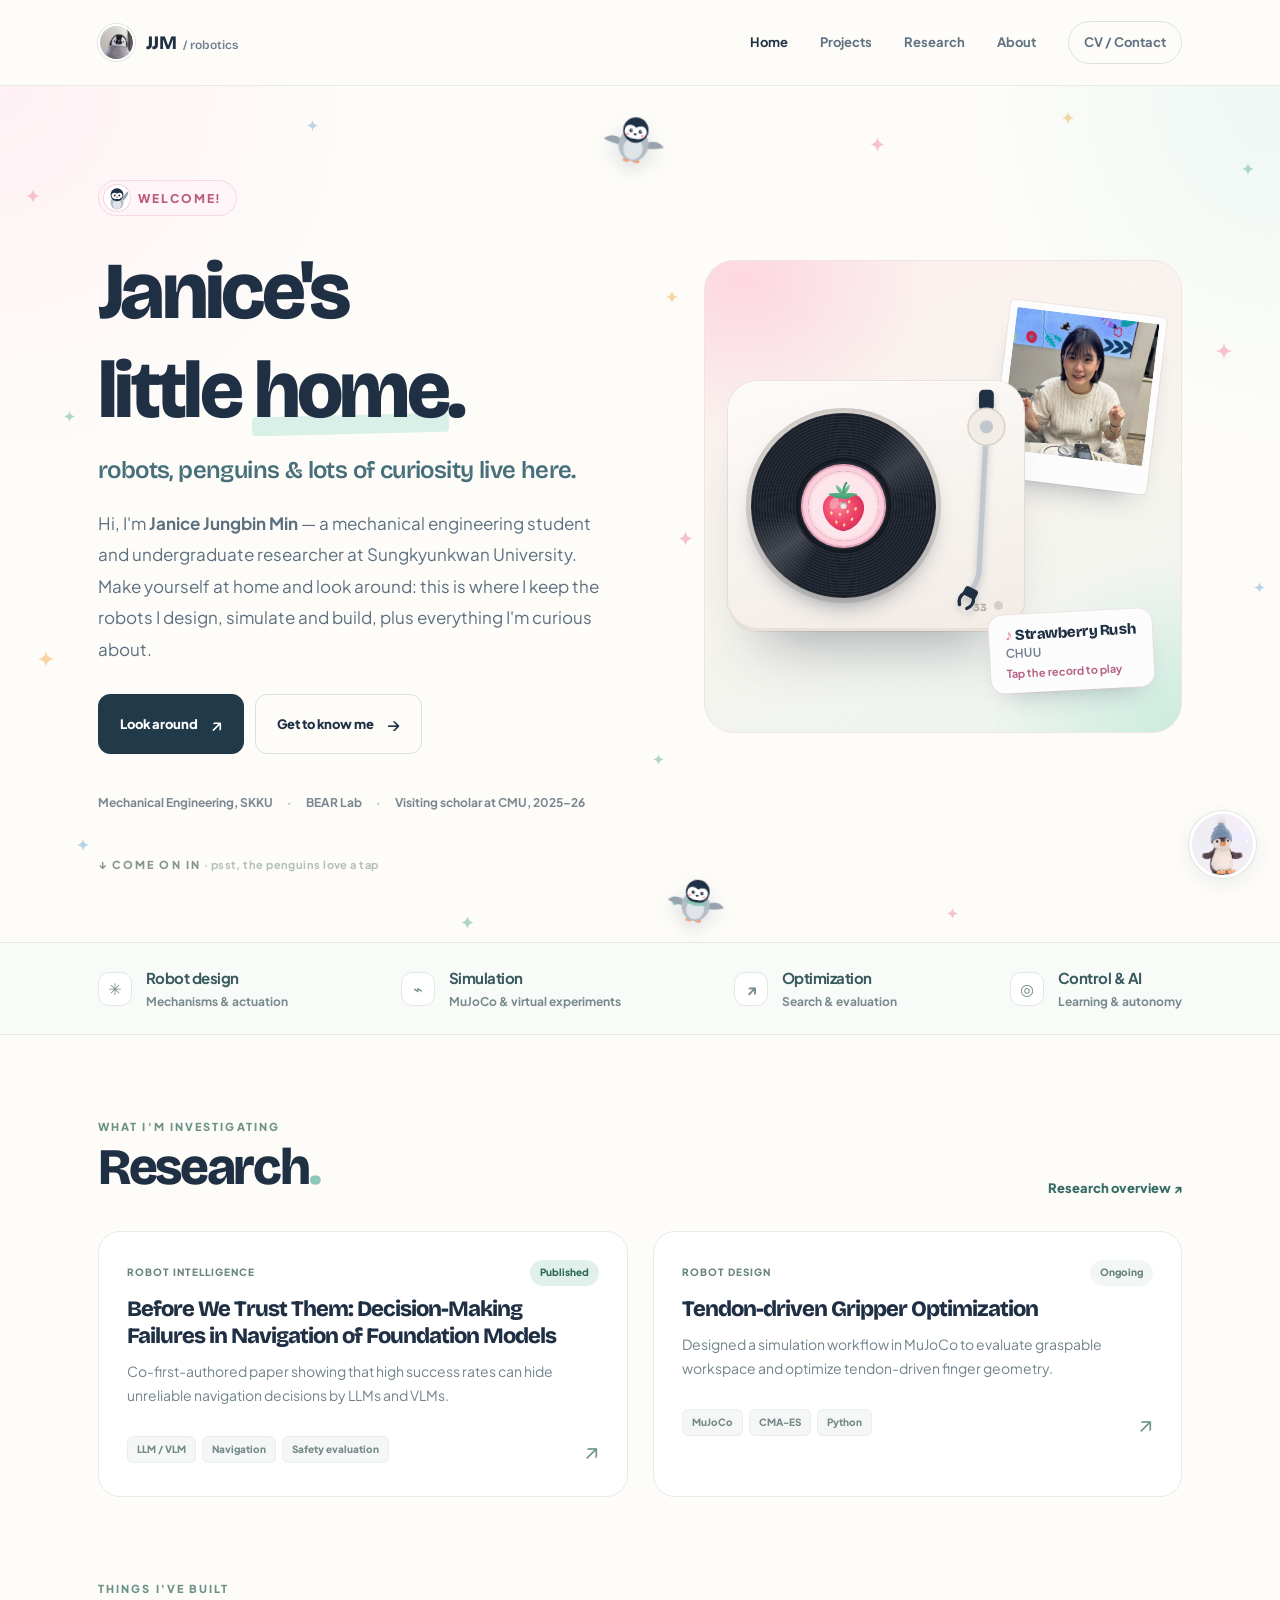
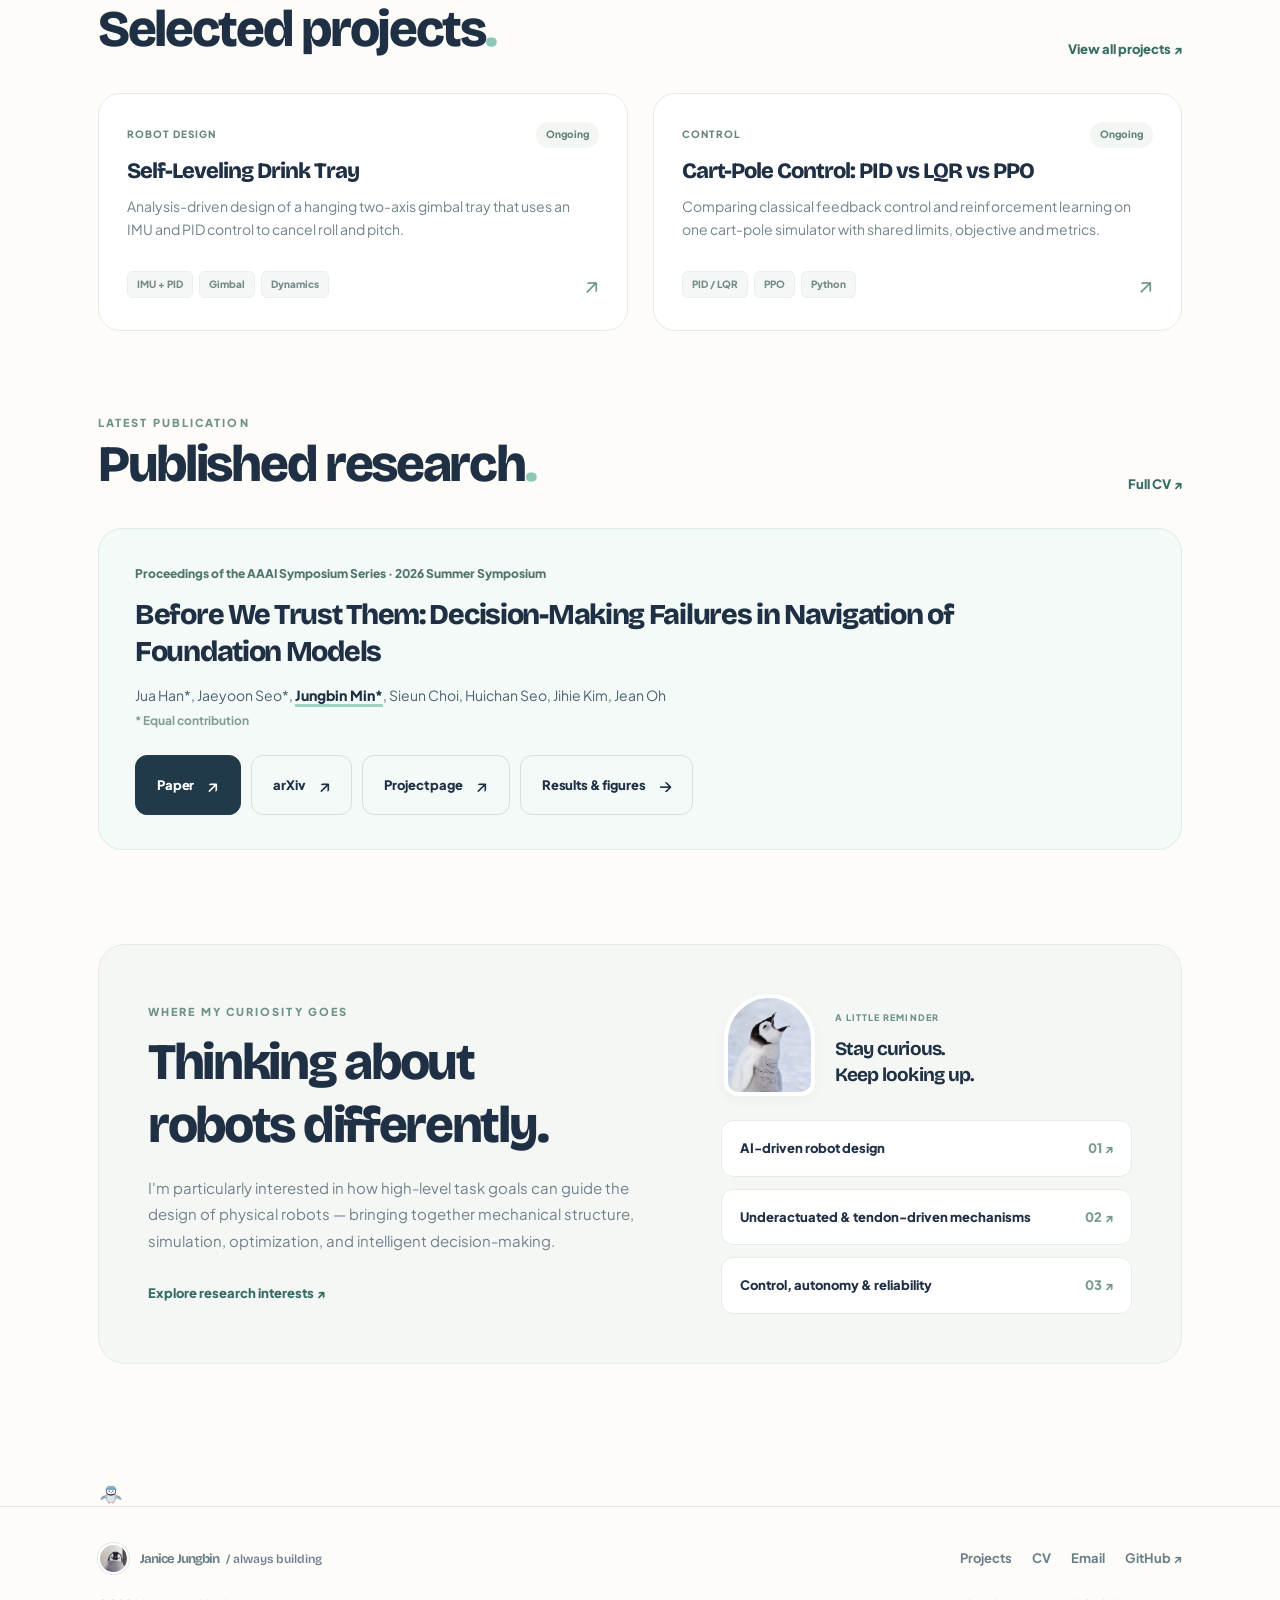
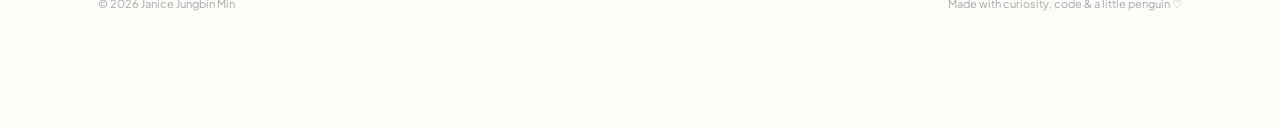
==== commit 066dfcff: "flying penguin" ====
--- a/index.html
+++ b/index.html
@@ -1,8 +1,8 @@
 <!DOCTYPE html>
-<html lang="en"><head><meta charset="utf-8"><meta name="viewport" content="width=device-width,initial-scale=1"><meta name="theme-color" content="#fdfcf9"><meta name="description" content="Janice Jungbin Min — mechanical engineering student and robotics researcher (BEAR Lab, SKKU) working on robot design, simulation, control and reliable robot intelligence."><meta property="og:type" content="website"><meta property="og:site_name" content="Janice Jungbin Min"><meta property="og:title" content="Home — Janice Jungbin Min"><meta property="og:description" content="Janice Jungbin Min — mechanical engineering student and robotics researcher (BEAR Lab, SKKU) working on robot design, simulation, control and reliable robot intelligence."><meta property="og:image" content="https://janice-min.github.io/penguin/assets/penguin-portrait.jpg"><meta name="twitter:card" content="summary"><title>Home — Janice Jungbin Min</title><link rel="icon" type="image/jpeg" href="assets/penguin-portrait.jpg"><link rel="stylesheet" href="style.css"><script defer src="app.js"></script></head><body data-page="index">
+<html lang="en"><head><meta charset="utf-8"><meta name="viewport" content="width=device-width,initial-scale=1"><meta name="theme-color" content="#fdfcf9"><meta name="description" content="Janice Jungbin Min — mechanical engineering student and robotics researcher (BEAR Lab, SKKU) working on robot design, simulation, control and reliable robot intelligence."><meta property="og:type" content="website"><meta property="og:site_name" content="Janice Jungbin Min"><meta property="og:title" content="Janice's little home — Janice Jungbin Min"><meta property="og:description" content="Janice Jungbin Min — mechanical engineering student and robotics researcher (BEAR Lab, SKKU) working on robot design, simulation, control and reliable robot intelligence."><meta property="og:image" content="https://janice-min.github.io/penguin/assets/penguin-portrait.jpg"><meta name="twitter:card" content="summary"><title>Janice's little home — Janice Jungbin Min</title><link rel="icon" type="image/jpeg" href="assets/penguin-portrait.jpg"><link rel="stylesheet" href="style.css"><script defer src="app.js"></script></head><body data-page="index">
 <header class="site-header"><div class="wrap header-inner"><a class="brand" href="index.html" aria-label="Janice Jungbin Min, homepage"><img src="assets/penguin-portrait.jpg" alt=""><div>JJM<span> / robotics</span></div></a><button class="mobile-toggle" aria-label="Toggle menu" aria-expanded="false" aria-controls="site-nav">☰</button><nav class="nav" id="site-nav" aria-label="Main navigation"><a href="index.html">Home</a><a href="projects.html">Projects</a><a href="research.html">Research</a><a href="about.html">About</a><a href="cv.html" class="nav-contact">CV / Contact</a></nav></div></header>
 <main id="site-content">
-<div class="wrap"><section class="hero"><div class="hero-grid"><div class="hero-copy"><div class="pill"><span class="dot"></span> EXPLORING INTELLIGENT ROBOT DESIGN</div><h1>Designing robots,<br>from <span class="highlight">idea</span><br>to motion.</h1><p class="lede">Hi, I'm <strong>Janice Jungbin Min</strong> — a mechanical engineering student and undergraduate researcher at Sungkyunkwan University, curious about the intersection of <strong>robot design, AI, simulation, and control.</strong> I love turning questions into things I can model, test, and build.</p><div class="hero-actions"><a class="button" href="projects.html">Explore my work <span class="arrow">↗</span></a><a class="button secondary" href="about.html">More about me <span class="arrow">→</span></a></div><div class="hero-meta"><span>Mechanical Engineering, SKKU</span><span>BEAR Lab</span><span>Visiting scholar at CMU, 2025–26</span></div></div><div class="hero-art"><figure class="polaroid"><img src="assets/janice-polaroid.jpg" alt="Janice Jungbin Min" width="720" height="720" fetchpriority="high"></figure><div class="deck"><button class="vinyl" type="button" data-music-toggle aria-label="Play Strawberry Rush by CHUU"><span class="vinyl-disc"><span class="vinyl-label"><img src="assets/strawberry.svg" alt="" width="100" height="100"></span></span><span class="vinyl-sheen" aria-hidden="true"></span></button><span class="notes" aria-hidden="true"><i>♪</i><i>♫</i><i>♪</i></span><svg class="tonearm" viewBox="0 0 400 339" aria-hidden="true"><g class="arm"><rect class="counterweight" x="340" y="12" width="20" height="28" rx="6"/><path class="arm-tube" d="M350 62 L340 258 Q338 272 329 284"/><g transform="rotate(28 325 292)"><rect class="headshell" x="316" y="279" width="19" height="13" rx="4"/><path class="finger" d="M318.5 290 Q313 299 320 307"/><path class="finger" d="M332.5 290 Q338 299 331 307"/></g></g><circle class="arm-base" cx="350" cy="62" r="25"/><circle class="arm-cap" cx="350" cy="62" r="9"/></svg><span class="deck-led" aria-hidden="true"></span><span class="deck-speed" aria-hidden="true">33</span></div><div class="track-tag"><b data-music-title>Strawberry Rush</b><span data-music-artist>CHUU</span><small data-music-hint>Tap the record to play</small></div></div></div><div class="scroll-note">↓ scroll to discover</div></section></div>
+<div class="hero-stage"><div class="penguin-sky" aria-hidden="true"></div><div class="wrap"><section class="hero"><div class="hero-grid"><div class="hero-copy"><div class="pill welcome-pill"><span class="wave-penguin" aria-hidden="true"><svg viewBox="0 0 40 40"><path class="wave-flipper" d="M30 24 C35 19 38 14 37 10 C33 12 30 17 28 22 Z"/><ellipse cx="20" cy="27" rx="10" ry="11" fill="#b4bdc6"/><ellipse cx="20" cy="30" rx="6.5" ry="7.5" fill="#dfe4e8"/><circle cx="20" cy="15" r="10" fill="#203044"/><path d="M20 13.5 C17 10.5 12 11.5 11.6 15.6 C11.3 19.6 15.4 22 20 21.6 C24.6 22 28.7 19.6 28.4 15.6 C28 11.5 23 10.5 20 13.5 Z" fill="#fff"/><circle cx="16.5" cy="16" r="1.5" fill="#203044"/><circle cx="23.5" cy="16" r="1.5" fill="#203044"/><path d="M18.6 18.4 Q20 17.6 21.4 18.4 Q20 20.6 18.6 18.4 Z" fill="#203044"/><ellipse cx="14.6" cy="19" rx="1.6" ry="1" fill="#ffb5c5"/><ellipse cx="25.4" cy="19" rx="1.6" ry="1" fill="#ffb5c5"/></svg></span> WELCOME!</div><h1>Janice's<br>little <span class="highlight">home</span>.</h1><p class="hero-tag">robots, penguins &amp; lots of curiosity live here.</p><p class="lede">Hi, I'm <strong>Janice Jungbin Min</strong> — a mechanical engineering student and undergraduate researcher at Sungkyunkwan University. Make yourself at home and look around: this is where I keep the robots I design, simulate and build, plus everything I'm curious about.</p><div class="hero-actions"><a class="button" href="projects.html">Look around <span class="arrow">↗</span></a><a class="button secondary" href="about.html">Get to know me <span class="arrow">→</span></a></div><div class="hero-meta"><span>Mechanical Engineering, SKKU</span><span>BEAR Lab</span><span>Visiting scholar at CMU, 2025–26</span></div></div><div class="hero-art"><figure class="polaroid"><img src="assets/janice-polaroid.jpg" alt="Janice Jungbin Min" width="720" height="720" fetchpriority="high"></figure><div class="deck"><button class="vinyl" type="button" data-music-toggle aria-label="Play Strawberry Rush by CHUU"><span class="vinyl-disc"><span class="vinyl-label"><img src="assets/strawberry.svg" alt="" width="100" height="100"></span></span><span class="vinyl-sheen" aria-hidden="true"></span></button><span class="notes" aria-hidden="true"><i>♪</i><i>♫</i><i>♪</i></span><svg class="tonearm" viewBox="0 0 400 339" aria-hidden="true"><g class="arm"><rect class="counterweight" x="340" y="12" width="20" height="28" rx="6"/><path class="arm-tube" d="M350 62 L340 258 Q338 272 329 284"/><g transform="rotate(28 325 292)"><rect class="headshell" x="316" y="279" width="19" height="13" rx="4"/><path class="finger" d="M318.5 290 Q313 299 320 307"/><path class="finger" d="M332.5 290 Q338 299 331 307"/></g></g><circle class="arm-base" cx="350" cy="62" r="25"/><circle class="arm-cap" cx="350" cy="62" r="9"/></svg><span class="deck-led" aria-hidden="true"></span><span class="deck-speed" aria-hidden="true">33</span></div><div class="track-tag"><b data-music-title>Strawberry Rush</b><span data-music-artist>CHUU</span><small data-music-hint>Tap the record to play</small></div></div></div><div class="scroll-note">↓ come on in<span class="sky-hint"> · psst, the penguins love a tap</span></div></section></div></div>
 <div class="metrics-bar"><div class="wrap metrics-inner"><div class="metric"><span class="mini-icon">✳</span><span><b>Robot design</b><br>Mechanisms & actuation</span></div><div class="metric"><span class="mini-icon">⌁</span><span><b>Simulation</b><br>MuJoCo & virtual experiments</span></div><div class="metric"><span class="mini-icon">↗</span><span><b>Optimization</b><br>Search & evaluation</span></div><div class="metric"><span class="mini-icon">◎</span><span><b>Control & AI</b><br>Learning & autonomy</span></div></div></div>
 <section class="section wrap"><div class="section-header"><div><div class="eyebrow">WHAT I'M INVESTIGATING</div><h2>Research<span style="color:#8dc7b7">.</span></h2></div><a class="link-arrow" href="research.html">Research overview ↗</a></div><div class="grid-projects" id="featured-research"></div></section>
 <section class="section wrap" style="padding-top:0"><div class="section-header"><div><div class="eyebrow">THINGS I'VE BUILT</div><h2>Selected projects<span style="color:#8dc7b7">.</span></h2></div><a class="link-arrow" href="projects.html">View all projects ↗</a></div><div class="grid-projects" id="featured-projects"></div></section>
--- a/style.css
+++ b/style.css
@@ -275,3 +275,93 @@
 
 /* Header monogram (JJM) */
 .site-header .brand{letter-spacing:-.03em}
+
+
+/* ---------- Home: "Janice's little home" welcome + flying penguins ---------- */
+/* The sky spans the full window behind the hero. The hero content sits on top; the penguins fly behind it (and behind the record player). */
+.hero-stage{position:relative;overflow:hidden;isolation:isolate}
+.hero-stage>.wrap{position:relative;z-index:1}
+/* No z-index on the sky itself, so single penguins can fly in front (.front) while the rest stay behind the content */
+.penguin-sky{position:absolute;inset:0;overflow:hidden;--speed:1;background:radial-gradient(38% 60% at 0% 0%,#fff1f5 0%,rgba(255,241,245,0) 75%),radial-gradient(32% 55% at 100% 0%,#eef8f4 0%,rgba(238,248,244,0) 75%)}
+.penguin-sky>*{z-index:0}
+.penguin-sky>.fly.front,.penguin-sky>.launch{z-index:2}
+/* Taps in the open sky reach the penguins; the text, buttons and record player still take their own clicks. */
+.hero-stage>.wrap,.hero-stage .hero,.hero-stage .hero-grid,.hero-stage .hero-copy{pointer-events:none}
+.hero-stage .hero-copy>*,.hero-stage .hero-art,.hero-stage .scroll-note{pointer-events:auto}
+
+/* Welcome pill with a waving penguin */
+.welcome-pill{gap:8px;padding:4px 14px 4px 5px;font-size:12px;letter-spacing:.16em;background:#fff5f8;border-color:#f5d9e2;color:#bd5a80}
+.wave-penguin{display:inline-block;width:26px;height:26px;border-radius:50%;background:#fff;box-shadow:0 0 0 1px #f3d6df}
+.wave-penguin svg{display:block;width:100%;height:100%}
+.wave-flipper{fill:#97a2ad;transform-box:view-box;transform-origin:29px 23px;animation:wave 2.4s ease-in-out infinite}
+@keyframes wave{0%,46%,100%{transform:rotate(0)}10%,30%{transform:rotate(-30deg)}20%,38%{transform:rotate(6deg)}}
+.hero-copy h1{margin-bottom:14px}
+.hero-tag{font-family:'Bricolage Grotesque','Plus Jakarta Sans',sans-serif;font-size:clamp(1.15rem,1.9vw,1.5rem);font-weight:600;letter-spacing:-.025em;line-height:1.4;color:#47707a;margin-bottom:20px}
+.sky-hint{text-transform:none;letter-spacing:.04em;font-weight:700;color:#b3bfba}
+
+/* Penguin drawing (shared by the sky, the footer walker and launched penguins) */
+.pg{display:block;width:100%;height:auto;overflow:visible}
+.pg .flap-l,.pg .flap-r{fill:#97a2ad;transform-box:view-box;animation:var(--flap,.34s) ease-in-out infinite alternate}
+.pg .flap-l{transform-origin:36px 64px;animation-name:flap-l}
+.pg .flap-r{transform-origin:84px 64px;animation-name:flap-r}
+@keyframes flap-l{from{transform:rotate(28deg)}to{transform:rotate(-22deg)}}
+@keyframes flap-r{from{transform:rotate(-28deg)}to{transform:rotate(22deg)}}
+
+/* Flying penguins: .fly crosses the sky, .fly-drift rises and sinks, .fly-bob flutters with each flap, .fly-body does the tap loop */
+.fly{position:absolute;left:0;top:var(--top);width:100%;height:0;transform:translateX(var(--rest,-240px));animation:fly-x calc(var(--dur) * var(--speed)) linear calc(var(--delay) * var(--speed)) infinite}
+.fly.rev{animation-name:fly-x-rev}
+@keyframes fly-x{from{transform:translateX(calc(-1 * var(--size) - 40px))}to{transform:translateX(calc(100% + 40px))}}
+@keyframes fly-x-rev{from{transform:translateX(calc(100% + 40px))}to{transform:translateX(calc(-1 * var(--size) - 40px))}}
+.fly-drift{position:absolute;left:0;top:0;width:var(--size);margin-top:calc(var(--size) * -.45);animation:drift var(--drift,7s) ease-in-out infinite alternate}
+@keyframes drift{from{transform:translateY(calc(var(--amp,20px) * -1))}to{transform:translateY(var(--amp,20px))}}
+.fly-bob{display:block;transform:rotate(calc(var(--lean,1) * 9deg));animation:bob var(--flap,.34s) ease-in-out infinite alternate}
+@keyframes bob{from{translate:0 3px}to{translate:0 -3px}}
+.fly-body{display:block;cursor:pointer;pointer-events:auto;-webkit-tap-highlight-color:transparent;filter:drop-shadow(0 8px 9px rgba(32,48,68,.13))}
+.fly.rev .pg{transform:scaleX(-1)}
+.fly-body.boop{animation:boop .95s cubic-bezier(.3,.7,.3,1)}
+@keyframes boop{0%{transform:none}38%{transform:translateY(-22px) rotate(-210deg) scale(1.14)}72%{transform:translateY(-6px) rotate(-360deg) scale(1.04)}100%{transform:rotate(-360deg)}}
+
+/* Little speech bubble after a tap */
+.peep{position:absolute;left:50%;bottom:calc(100% + 4px);z-index:3;background:#fff;border:1px solid #f2d9e1;border-radius:999px;padding:2px 10px;font:800 12px/1.5 'Plus Jakarta Sans',system-ui,sans-serif;color:#bd5a80;white-space:nowrap;box-shadow:0 6px 16px -6px #b9648a55;pointer-events:none;transform:translateX(-50%);animation:peep 1.4s ease forwards}
+.peep.below{bottom:auto;top:calc(100% + 4px)}
+@keyframes peep{0%{opacity:0;transform:translate(-50%,8px) scale(.6)}14%{opacity:1;transform:translate(-50%,-2px) scale(1.05)}24%{transform:translate(-50%,0) scale(1)}78%{opacity:1}100%{opacity:0;transform:translate(-50%,-14px)}}
+
+/* Clouds and sparkles */
+.cloud{position:absolute;left:0;top:var(--top);width:100%;height:0;color:var(--c);transform:translateX(var(--rest,-400px));animation:fly-x calc(var(--dur) * var(--speed)) linear calc(var(--delay) * var(--speed)) infinite}
+.cloud svg{display:block;width:var(--size);height:auto}
+.spark{position:absolute;left:var(--x);top:var(--y);width:var(--s);height:var(--s);color:var(--c);opacity:.7;animation:twinkle var(--t) ease-in-out var(--d) infinite}
+.spark svg{display:block;width:100%;height:100%}
+@keyframes twinkle{0%,100%{opacity:.3;transform:scale(.7) rotate(0)}50%{opacity:.95;transform:scale(1.15) rotate(45deg)}}
+
+/* Penguins launched by tapping the open sky */
+.launch{position:absolute;width:46px;z-index:2;pointer-events:none;--flap:.2s;filter:drop-shadow(0 8px 9px rgba(32,48,68,.13))}
+.launch.rev .pg{transform:scaleX(-1)}
+
+/* Pause the sky while it is off screen */
+.penguin-sky.is-paused,.penguin-sky.is-paused *{animation-play-state:paused!important}
+
+/* Footer: a small penguin waddles along the line */
+.footer{position:relative}
+.footer-walk{position:absolute;top:-27px;left:50%;width:min(1160px,100%);height:26px;padding:0 38px;transform:translateX(-50%);pointer-events:none}
+.walk-track{position:relative;height:100%}
+.walker{position:absolute;left:0;bottom:0;width:26px;height:100%;animation:walk 46s linear infinite}
+.walker-pg{position:absolute;left:0;bottom:0;width:26px;pointer-events:auto;cursor:pointer;transform-origin:50% 100%;animation:waddle .42s ease-in-out infinite alternate}
+.walker-pg .flap-l{animation:none;transform:rotate(-38deg)}
+.walker-pg .flap-r{animation:none;transform:rotate(38deg)}
+@keyframes walk{0%,4%{left:0}46%,54%{left:calc(100% - 26px)}96%,100%{left:0}}
+@keyframes waddle{from{transform:rotate(-9deg)}to{transform:rotate(9deg)}}
+.walker .peep{left:13px}
+
+@media(max-width:950px){.footer-walk{padding:0 25px}}
+@media(max-width:720px){
+.penguin-sky{--speed:.55}
+.fly{top:var(--top-sm,var(--top))}
+.hero-stage .hero{padding-top:86px}
+.fly-drift{width:calc(var(--size) * .78)}
+.fly.hide-sm,.spark.hide-sm{display:none}
+.hero-tag{margin-bottom:16px}
+.sky-hint{display:none}
+.footer-walk{padding:0 20px}
+}
+@media(prefers-reduced-motion:reduce){.fly:not([style*="--rest"]),.cloud:not([style*="--rest"]){display:none}}
+@media print{.penguin-sky,.footer-walk{display:none!important}}
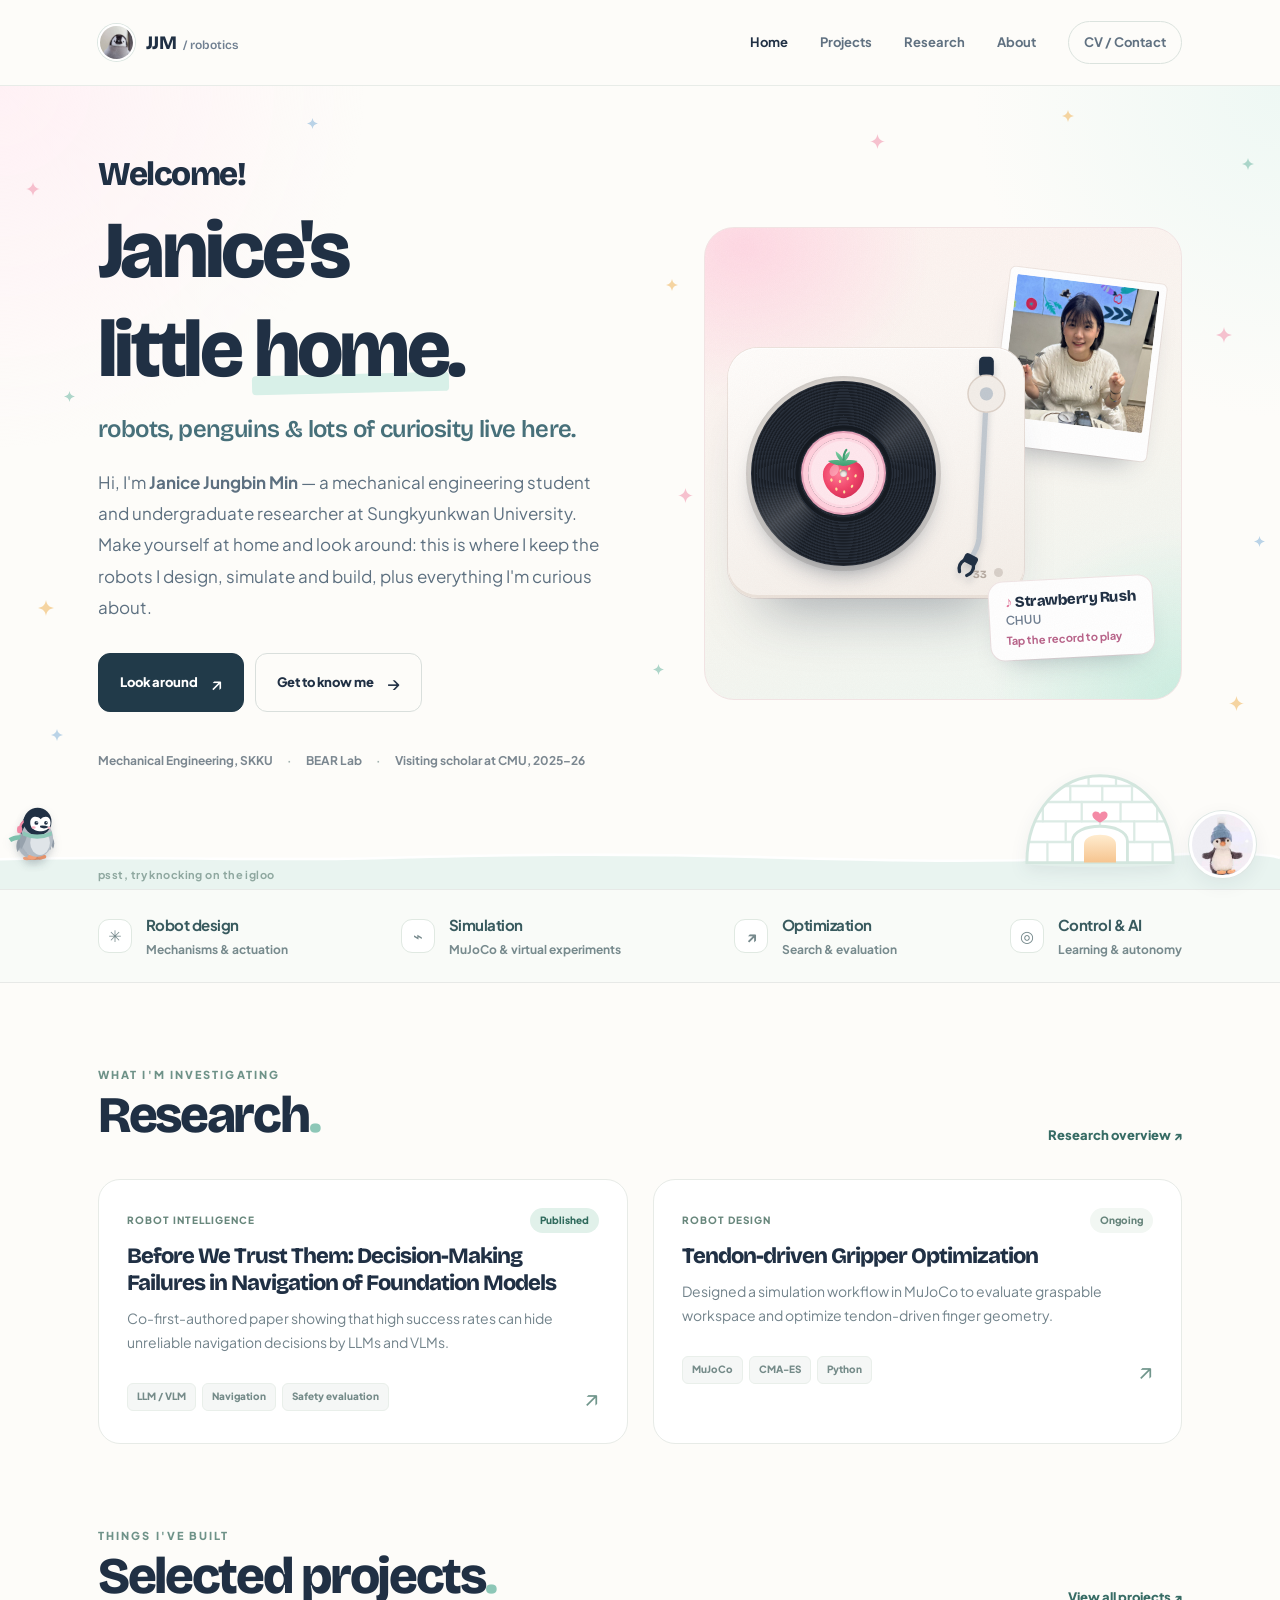
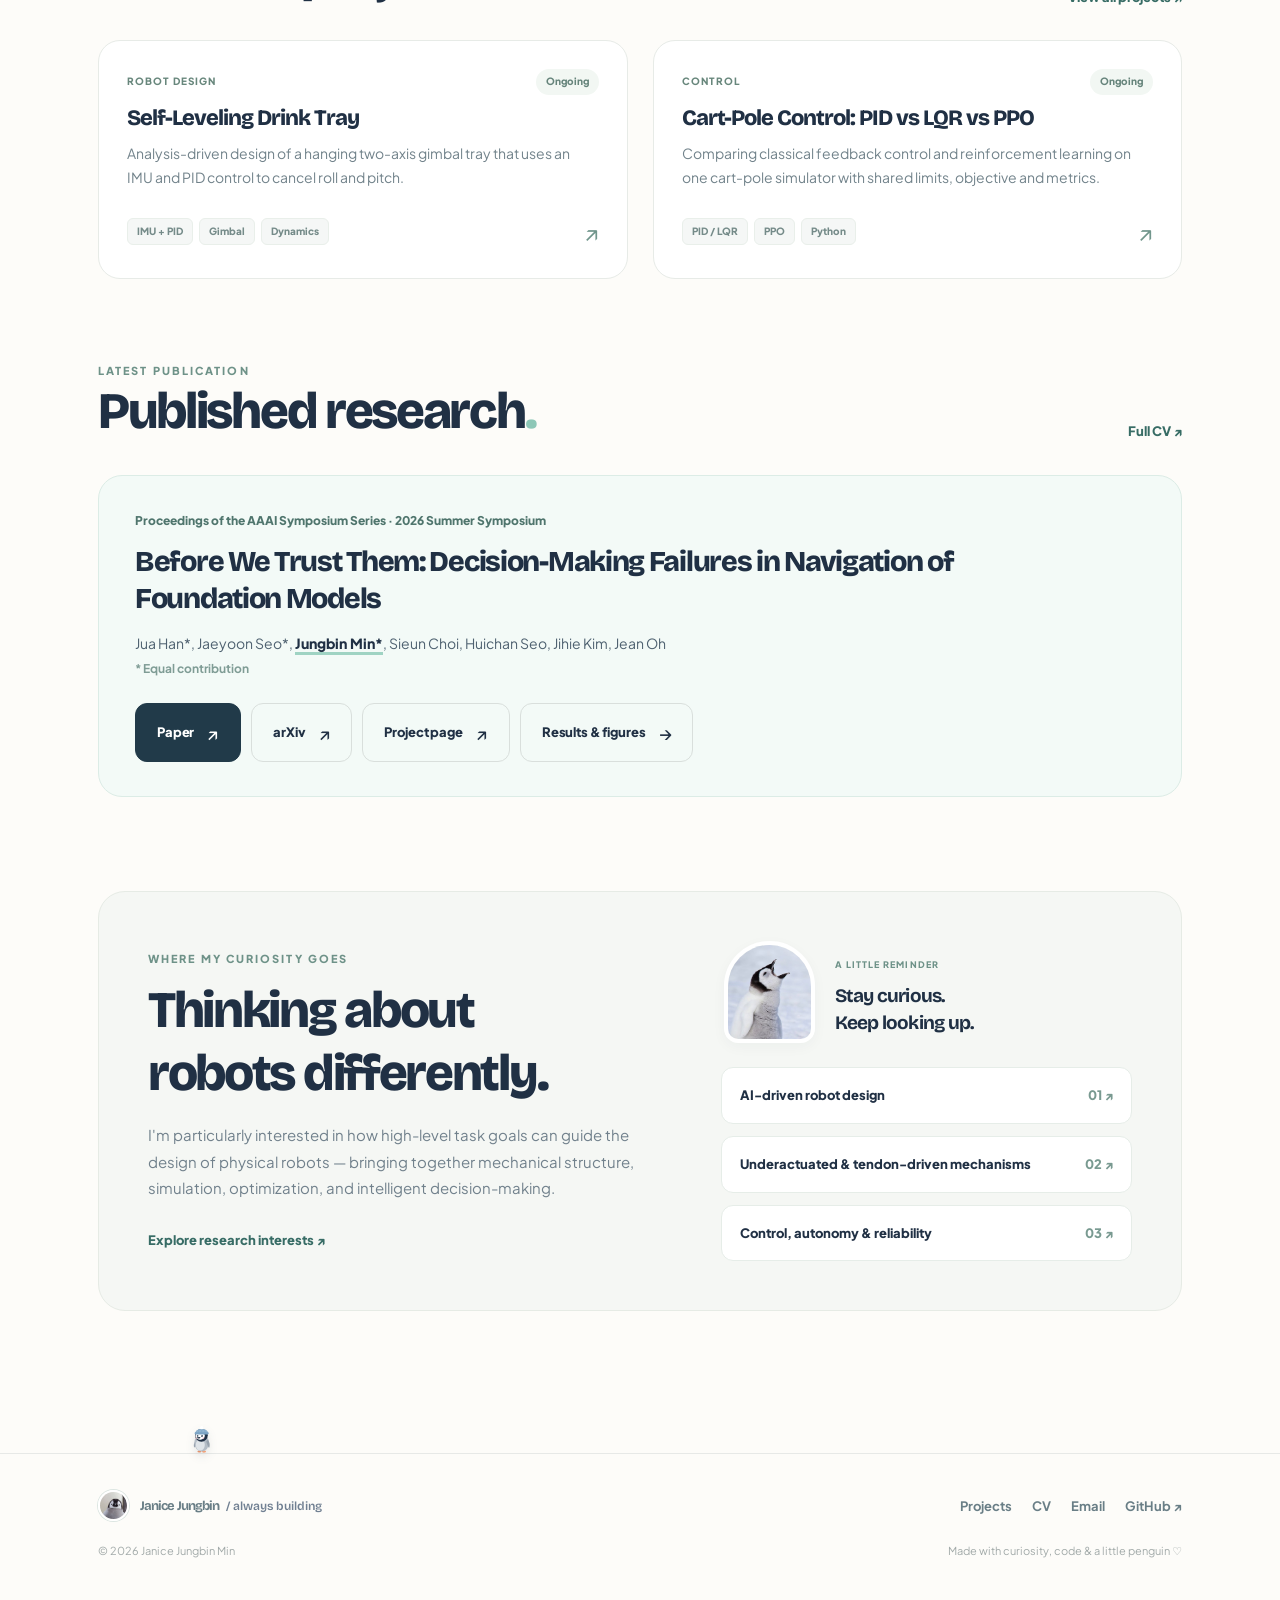
==== commit 8cb9a839: "walking penguin" ====
--- a/index.html
+++ b/index.html
@@ -1,8 +1,8 @@
 <!DOCTYPE html>
-<html lang="en"><head><meta charset="utf-8"><meta name="viewport" content="width=device-width,initial-scale=1"><meta name="theme-color" content="#fdfcf9"><meta name="description" content="Janice Jungbin Min — mechanical engineering student and robotics researcher (BEAR Lab, SKKU) working on robot design, simulation, control and reliable robot intelligence."><meta property="og:type" content="website"><meta property="og:site_name" content="Janice Jungbin Min"><meta property="og:title" content="Janice's little home — Janice Jungbin Min"><meta property="og:description" content="Janice Jungbin Min — mechanical engineering student and robotics researcher (BEAR Lab, SKKU) working on robot design, simulation, control and reliable robot intelligence."><meta property="og:image" content="https://janice-min.github.io/penguin/assets/penguin-portrait.jpg"><meta name="twitter:card" content="summary"><title>Janice's little home — Janice Jungbin Min</title><link rel="icon" type="image/jpeg" href="assets/penguin-portrait.jpg"><link rel="stylesheet" href="style.css"><script defer src="app.js"></script></head><body data-page="index">
+<html lang="en"><head><meta charset="utf-8"><meta name="viewport" content="width=device-width,initial-scale=1"><meta name="theme-color" content="#fdfcf9"><meta name="description" content="Janice Jungbin Min — mechanical engineering student and robotics researcher (BEAR Lab, SKKU) working on robot design, simulation, control and reliable robot intelligence."><meta property="og:type" content="website"><meta property="og:site_name" content="Janice Jungbin Min"><meta property="og:title" content="Janice's little home — Janice Jungbin Min"><meta property="og:description" content="Janice Jungbin Min — mechanical engineering student and robotics researcher (BEAR Lab, SKKU) working on robot design, simulation, control and reliable robot intelligence."><meta property="og:image" content="https://janice-min.github.io/penguin/assets/penguin-portrait.jpg"><meta name="twitter:card" content="summary"><title>Janice's little home — Janice Jungbin Min</title><link rel="icon" type="image/jpeg" href="assets/penguin-portrait.jpg"><link rel="stylesheet" href="style.css?v=3"><script defer src="app.js?v=3"></script></head><body data-page="index">
 <header class="site-header"><div class="wrap header-inner"><a class="brand" href="index.html" aria-label="Janice Jungbin Min, homepage"><img src="assets/penguin-portrait.jpg" alt=""><div>JJM<span> / robotics</span></div></a><button class="mobile-toggle" aria-label="Toggle menu" aria-expanded="false" aria-controls="site-nav">☰</button><nav class="nav" id="site-nav" aria-label="Main navigation"><a href="index.html">Home</a><a href="projects.html">Projects</a><a href="research.html">Research</a><a href="about.html">About</a><a href="cv.html" class="nav-contact">CV / Contact</a></nav></div></header>
 <main id="site-content">
-<div class="hero-stage"><div class="penguin-sky" aria-hidden="true"></div><div class="wrap"><section class="hero"><div class="hero-grid"><div class="hero-copy"><div class="pill welcome-pill"><span class="wave-penguin" aria-hidden="true"><svg viewBox="0 0 40 40"><path class="wave-flipper" d="M30 24 C35 19 38 14 37 10 C33 12 30 17 28 22 Z"/><ellipse cx="20" cy="27" rx="10" ry="11" fill="#b4bdc6"/><ellipse cx="20" cy="30" rx="6.5" ry="7.5" fill="#dfe4e8"/><circle cx="20" cy="15" r="10" fill="#203044"/><path d="M20 13.5 C17 10.5 12 11.5 11.6 15.6 C11.3 19.6 15.4 22 20 21.6 C24.6 22 28.7 19.6 28.4 15.6 C28 11.5 23 10.5 20 13.5 Z" fill="#fff"/><circle cx="16.5" cy="16" r="1.5" fill="#203044"/><circle cx="23.5" cy="16" r="1.5" fill="#203044"/><path d="M18.6 18.4 Q20 17.6 21.4 18.4 Q20 20.6 18.6 18.4 Z" fill="#203044"/><ellipse cx="14.6" cy="19" rx="1.6" ry="1" fill="#ffb5c5"/><ellipse cx="25.4" cy="19" rx="1.6" ry="1" fill="#ffb5c5"/></svg></span> WELCOME!</div><h1>Janice's<br>little <span class="highlight">home</span>.</h1><p class="hero-tag">robots, penguins &amp; lots of curiosity live here.</p><p class="lede">Hi, I'm <strong>Janice Jungbin Min</strong> — a mechanical engineering student and undergraduate researcher at Sungkyunkwan University. Make yourself at home and look around: this is where I keep the robots I design, simulate and build, plus everything I'm curious about.</p><div class="hero-actions"><a class="button" href="projects.html">Look around <span class="arrow">↗</span></a><a class="button secondary" href="about.html">Get to know me <span class="arrow">→</span></a></div><div class="hero-meta"><span>Mechanical Engineering, SKKU</span><span>BEAR Lab</span><span>Visiting scholar at CMU, 2025–26</span></div></div><div class="hero-art"><figure class="polaroid"><img src="assets/janice-polaroid.jpg" alt="Janice Jungbin Min" width="720" height="720" fetchpriority="high"></figure><div class="deck"><button class="vinyl" type="button" data-music-toggle aria-label="Play Strawberry Rush by CHUU"><span class="vinyl-disc"><span class="vinyl-label"><img src="assets/strawberry.svg" alt="" width="100" height="100"></span></span><span class="vinyl-sheen" aria-hidden="true"></span></button><span class="notes" aria-hidden="true"><i>♪</i><i>♫</i><i>♪</i></span><svg class="tonearm" viewBox="0 0 400 339" aria-hidden="true"><g class="arm"><rect class="counterweight" x="340" y="12" width="20" height="28" rx="6"/><path class="arm-tube" d="M350 62 L340 258 Q338 272 329 284"/><g transform="rotate(28 325 292)"><rect class="headshell" x="316" y="279" width="19" height="13" rx="4"/><path class="finger" d="M318.5 290 Q313 299 320 307"/><path class="finger" d="M332.5 290 Q338 299 331 307"/></g></g><circle class="arm-base" cx="350" cy="62" r="25"/><circle class="arm-cap" cx="350" cy="62" r="9"/></svg><span class="deck-led" aria-hidden="true"></span><span class="deck-speed" aria-hidden="true">33</span></div><div class="track-tag"><b data-music-title>Strawberry Rush</b><span data-music-artist>CHUU</span><small data-music-hint>Tap the record to play</small></div></div></div><div class="scroll-note">↓ come on in<span class="sky-hint"> · psst, the penguins love a tap</span></div></section></div></div>
+<div class="hero-stage"><div class="penguin-sky" aria-hidden="true"></div><div class="wrap"><section class="hero"><div class="hero-grid"><div class="hero-copy"><p class="hero-welcome">Welcome!</p><h1>Janice's<br>little <span class="highlight">home</span>.</h1><p class="hero-tag">robots, penguins &amp; lots of curiosity live here.</p><p class="lede">Hi, I'm <strong>Janice Jungbin Min</strong> — a mechanical engineering student and undergraduate researcher at Sungkyunkwan University. Make yourself at home and look around: this is where I keep the robots I design, simulate and build, plus everything I'm curious about.</p><div class="hero-actions"><a class="button" href="projects.html">Look around <span class="arrow">↗</span></a><a class="button secondary" href="about.html">Get to know me <span class="arrow">→</span></a></div><div class="hero-meta"><span>Mechanical Engineering, SKKU</span><span>BEAR Lab</span><span>Visiting scholar at CMU, 2025–26</span></div></div><div class="hero-art"><figure class="polaroid"><img src="assets/janice-polaroid.jpg" alt="Janice Jungbin Min" width="720" height="720" fetchpriority="high"></figure><div class="deck"><button class="vinyl" type="button" data-music-toggle aria-label="Play Strawberry Rush by CHUU"><span class="vinyl-disc"><span class="vinyl-label"><img src="assets/strawberry.svg" alt="" width="100" height="100"></span></span><span class="vinyl-sheen" aria-hidden="true"></span></button><span class="notes" aria-hidden="true"><i>♪</i><i>♫</i><i>♪</i></span><svg class="tonearm" viewBox="0 0 400 339" aria-hidden="true"><g class="arm"><rect class="counterweight" x="340" y="12" width="20" height="28" rx="6"/><path class="arm-tube" d="M350 62 L340 258 Q338 272 329 284"/><g transform="rotate(28 325 292)"><rect class="headshell" x="316" y="279" width="19" height="13" rx="4"/><path class="finger" d="M318.5 290 Q313 299 320 307"/><path class="finger" d="M332.5 290 Q338 299 331 307"/></g></g><circle class="arm-base" cx="350" cy="62" r="25"/><circle class="arm-cap" cx="350" cy="62" r="9"/></svg><span class="deck-led" aria-hidden="true"></span><span class="deck-speed" aria-hidden="true">33</span></div><div class="track-tag"><b data-music-title>Strawberry Rush</b><span data-music-artist>CHUU</span><small data-music-hint>Tap the record to play</small></div></div></div></section></div><div class="penguin-yard"><p class="yard-hint">psst, try knocking on the igloo</p></div></div>
 <div class="metrics-bar"><div class="wrap metrics-inner"><div class="metric"><span class="mini-icon">✳</span><span><b>Robot design</b><br>Mechanisms & actuation</span></div><div class="metric"><span class="mini-icon">⌁</span><span><b>Simulation</b><br>MuJoCo & virtual experiments</span></div><div class="metric"><span class="mini-icon">↗</span><span><b>Optimization</b><br>Search & evaluation</span></div><div class="metric"><span class="mini-icon">◎</span><span><b>Control & AI</b><br>Learning & autonomy</span></div></div></div>
 <section class="section wrap"><div class="section-header"><div><div class="eyebrow">WHAT I'M INVESTIGATING</div><h2>Research<span style="color:#8dc7b7">.</span></h2></div><a class="link-arrow" href="research.html">Research overview ↗</a></div><div class="grid-projects" id="featured-research"></div></section>
 <section class="section wrap" style="padding-top:0"><div class="section-header"><div><div class="eyebrow">THINGS I'VE BUILT</div><h2>Selected projects<span style="color:#8dc7b7">.</span></h2></div><a class="link-arrow" href="projects.html">View all projects ↗</a></div><div class="grid-projects" id="featured-projects"></div></section>
--- a/style.css
+++ b/style.css
@@ -277,91 +277,79 @@
 .site-header .brand{letter-spacing:-.03em}
 
 
-/* ---------- Home: "Janice's little home" welcome + flying penguins ---------- */
-/* The sky spans the full window behind the hero. The hero content sits on top; the penguins fly behind it (and behind the record player). */
+/* ---------- Home: "Janice's little home" welcome + waddling penguins ---------- */
+/* The hero sits on a full-width stage: a soft sky behind it (clouds, sparkles) and a snowy yard with an igloo underneath. */
 .hero-stage{position:relative;overflow:hidden;isolation:isolate}
 .hero-stage>.wrap{position:relative;z-index:1}
-/* No z-index on the sky itself, so single penguins can fly in front (.front) while the rest stay behind the content */
-.penguin-sky{position:absolute;inset:0;overflow:hidden;--speed:1;background:radial-gradient(38% 60% at 0% 0%,#fff1f5 0%,rgba(255,241,245,0) 75%),radial-gradient(32% 55% at 100% 0%,#eef8f4 0%,rgba(238,248,244,0) 75%)}
-.penguin-sky>*{z-index:0}
-.penguin-sky>.fly.front,.penguin-sky>.launch{z-index:2}
-/* Taps in the open sky reach the penguins; the text, buttons and record player still take their own clicks. */
-.hero-stage>.wrap,.hero-stage .hero,.hero-stage .hero-grid,.hero-stage .hero-copy{pointer-events:none}
-.hero-stage .hero-copy>*,.hero-stage .hero-art,.hero-stage .scroll-note{pointer-events:auto}
-
-/* Welcome pill with a waving penguin */
-.welcome-pill{gap:8px;padding:4px 14px 4px 5px;font-size:12px;letter-spacing:.16em;background:#fff5f8;border-color:#f5d9e2;color:#bd5a80}
-.wave-penguin{display:inline-block;width:26px;height:26px;border-radius:50%;background:#fff;box-shadow:0 0 0 1px #f3d6df}
-.wave-penguin svg{display:block;width:100%;height:100%}
-.wave-flipper{fill:#97a2ad;transform-box:view-box;transform-origin:29px 23px;animation:wave 2.4s ease-in-out infinite}
-@keyframes wave{0%,46%,100%{transform:rotate(0)}10%,30%{transform:rotate(-30deg)}20%,38%{transform:rotate(6deg)}}
+.hero-stage .hero{padding-top:70px;padding-bottom:0}
+.penguin-sky{position:absolute;inset:0;z-index:0;overflow:hidden;pointer-events:none;--speed:1;background:radial-gradient(38% 60% at 0% 0%,#fff1f5 0%,rgba(255,241,245,0) 75%),radial-gradient(32% 55% at 100% 0%,#eef8f4 0%,rgba(238,248,244,0) 75%)}
+
+/* "Welcome!" in the same typeface as the headline, just smaller */
+.hero-welcome{font-family:'Bricolage Grotesque','Plus Jakarta Sans',sans-serif;font-weight:800;font-size:clamp(1.55rem,2.6vw,2.2rem);line-height:1.1;letter-spacing:-.045em;color:var(--ink);margin-bottom:8px}
 .hero-copy h1{margin-bottom:14px}
 .hero-tag{font-family:'Bricolage Grotesque','Plus Jakarta Sans',sans-serif;font-size:clamp(1.15rem,1.9vw,1.5rem);font-weight:600;letter-spacing:-.025em;line-height:1.4;color:#47707a;margin-bottom:20px}
-.sky-hint{text-transform:none;letter-spacing:.04em;font-weight:700;color:#b3bfba}
-
-/* Penguin drawing (shared by the sky, the footer walker and launched penguins) */
-.pg{display:block;width:100%;height:auto;overflow:visible}
-.pg .flap-l,.pg .flap-r{fill:#97a2ad;transform-box:view-box;animation:var(--flap,.34s) ease-in-out infinite alternate}
-.pg .flap-l{transform-origin:36px 64px;animation-name:flap-l}
-.pg .flap-r{transform-origin:84px 64px;animation-name:flap-r}
-@keyframes flap-l{from{transform:rotate(28deg)}to{transform:rotate(-22deg)}}
-@keyframes flap-r{from{transform:rotate(-28deg)}to{transform:rotate(22deg)}}
-
-/* Flying penguins: .fly crosses the sky, .fly-drift rises and sinks, .fly-bob flutters with each flap, .fly-body does the tap loop */
-.fly{position:absolute;left:0;top:var(--top);width:100%;height:0;transform:translateX(var(--rest,-240px));animation:fly-x calc(var(--dur) * var(--speed)) linear calc(var(--delay) * var(--speed)) infinite}
-.fly.rev{animation-name:fly-x-rev}
-@keyframes fly-x{from{transform:translateX(calc(-1 * var(--size) - 40px))}to{transform:translateX(calc(100% + 40px))}}
-@keyframes fly-x-rev{from{transform:translateX(calc(100% + 40px))}to{transform:translateX(calc(-1 * var(--size) - 40px))}}
-.fly-drift{position:absolute;left:0;top:0;width:var(--size);margin-top:calc(var(--size) * -.45);animation:drift var(--drift,7s) ease-in-out infinite alternate}
-@keyframes drift{from{transform:translateY(calc(var(--amp,20px) * -1))}to{transform:translateY(var(--amp,20px))}}
-.fly-bob{display:block;transform:rotate(calc(var(--lean,1) * 9deg));animation:bob var(--flap,.34s) ease-in-out infinite alternate}
-@keyframes bob{from{translate:0 3px}to{translate:0 -3px}}
-.fly-body{display:block;cursor:pointer;pointer-events:auto;-webkit-tap-highlight-color:transparent;filter:drop-shadow(0 8px 9px rgba(32,48,68,.13))}
-.fly.rev .pg{transform:scaleX(-1)}
-.fly-body.boop{animation:boop .95s cubic-bezier(.3,.7,.3,1)}
-@keyframes boop{0%{transform:none}38%{transform:translateY(-22px) rotate(-210deg) scale(1.14)}72%{transform:translateY(-6px) rotate(-360deg) scale(1.04)}100%{transform:rotate(-360deg)}}
-
-/* Little speech bubble after a tap */
-.peep{position:absolute;left:50%;bottom:calc(100% + 4px);z-index:3;background:#fff;border:1px solid #f2d9e1;border-radius:999px;padding:2px 10px;font:800 12px/1.5 'Plus Jakarta Sans',system-ui,sans-serif;color:#bd5a80;white-space:nowrap;box-shadow:0 6px 16px -6px #b9648a55;pointer-events:none;transform:translateX(-50%);animation:peep 1.4s ease forwards}
-.peep.below{bottom:auto;top:calc(100% + 4px)}
-@keyframes peep{0%{opacity:0;transform:translate(-50%,8px) scale(.6)}14%{opacity:1;transform:translate(-50%,-2px) scale(1.05)}24%{transform:translate(-50%,0) scale(1)}78%{opacity:1}100%{opacity:0;transform:translate(-50%,-14px)}}
 
 /* Clouds and sparkles */
-.cloud{position:absolute;left:0;top:var(--top);width:100%;height:0;color:var(--c);transform:translateX(var(--rest,-400px));animation:fly-x calc(var(--dur) * var(--speed)) linear calc(var(--delay) * var(--speed)) infinite}
+.cloud{position:absolute;left:0;top:var(--top);width:100%;height:0;color:var(--c);transform:translateX(var(--rest,-400px));animation:cloud-x calc(var(--dur) * var(--speed)) linear calc(var(--delay) * var(--speed)) infinite}
+@keyframes cloud-x{from{transform:translateX(calc(-1 * var(--size) - 40px))}to{transform:translateX(calc(100% + 40px))}}
 .cloud svg{display:block;width:var(--size);height:auto}
 .spark{position:absolute;left:var(--x);top:var(--y);width:var(--s);height:var(--s);color:var(--c);opacity:.7;animation:twinkle var(--t) ease-in-out var(--d) infinite}
 .spark svg{display:block;width:100%;height:100%}
 @keyframes twinkle{0%,100%{opacity:.3;transform:scale(.7) rotate(0)}50%{opacity:.95;transform:scale(1.15) rotate(45deg)}}
 
-/* Penguins launched by tapping the open sky */
-.launch{position:absolute;width:46px;z-index:2;pointer-events:none;--flap:.2s;filter:drop-shadow(0 8px 9px rgba(32,48,68,.13))}
-.launch.rev .pg{transform:scaleX(-1)}
-
-/* Pause the sky while it is off screen */
-.penguin-sky.is-paused,.penguin-sky.is-paused *{animation-play-state:paused!important}
-
-/* Footer: a small penguin waddles along the line */
+/* Snowy yard + igloo */
+.penguin-yard{position:relative;z-index:2;height:132px;margin-top:-14px}
+.yard-hint{position:absolute;left:max(20px,calc(50% - 542px));bottom:5px;z-index:3;margin:0;font-size:11px;font-weight:700;letter-spacing:.04em;color:#8fa8a0}
+.yard-snow{position:absolute;left:0;bottom:0;display:block;width:100%;height:44px}
+.yard-track{position:absolute;left:0;right:0;bottom:24px;height:0}
+.igloo{position:absolute;bottom:22px;right:max(20px,calc(50% - 540px));z-index:1;width:160px;padding:0;border:0;background:none;cursor:pointer;-webkit-tap-highlight-color:transparent;transform-origin:50% 100%}
+.igloo svg{display:block;width:100%;height:auto;overflow:visible;filter:drop-shadow(0 6px 8px rgba(32,48,68,.07))}
+.igloo.knock{animation:knock .42s ease}
+@keyframes knock{0%,100%{transform:none}25%{transform:rotate(-2.5deg) scale(1.03)}60%{transform:rotate(2deg)}}
+.igloo .peep{bottom:calc(100% - 6px)}
+
+/* Waddling penguins (yard and footer). JS moves .waddler left and right; CSS does the waddle, steps, blinks and hops. */
+.waddler{position:absolute;left:0;bottom:0;z-index:2;width:var(--w,50px);cursor:pointer;-webkit-tap-highlight-color:transparent;transition:opacity .45s ease}
+.waddler.is-inside{opacity:0;pointer-events:none}
+.waddler-hop{display:block;transform-origin:50% 100%}
+.waddler-hop.hop{animation:hop .55s cubic-bezier(.3,.7,.4,1)}
+@keyframes hop{0%{transform:none}18%{transform:scale(1.08,.9)}50%{transform:translateY(-18px) scale(.96,1.06)}80%{transform:scale(1.06,.94)}100%{transform:none}}
+.pg{display:block;width:100%;height:auto;overflow:visible;transform-origin:50% 92%}
+.waddler .pg{filter:drop-shadow(0 4px 4px rgba(32,48,68,.1))}
+.waddler.face-left .pg{scale:-1 1}
+.pg .eyes{transform-box:fill-box;transform-origin:center;animation:blink 4.4s ease-in-out var(--blink,0s) infinite}
+@keyframes blink{0%,92%,100%{transform:none}95%{transform:scaleY(.12)}}
+.pg .foot,.pg .flip-near{transform-box:view-box}
+.pg .flip-near{transform-origin:41px 58px}
+.waddler.is-walking .pg{animation:waddle var(--step,.34s) ease-in-out infinite alternate}
+.waddler.is-walking .foot-f{animation:step-a var(--step,.34s) ease-in-out infinite alternate}
+.waddler.is-walking .foot-b{animation:step-b var(--step,.34s) ease-in-out infinite alternate}
+.waddler.is-walking .flip-near{animation:swing var(--step,.34s) ease-in-out infinite alternate}
+@keyframes waddle{from{transform:rotate(-7deg)}50%{transform:translateY(-2px)}to{transform:rotate(7deg)}}
+@keyframes step-a{from{transform:translateY(-4px)}to{transform:none}}
+@keyframes step-b{from{transform:none}to{transform:translateY(-4px)}}
+@keyframes swing{from{transform:rotate(-9deg)}to{transform:rotate(9deg)}}
+
+/* Little speech bubble after a tap */
+.peep{position:absolute;left:50%;bottom:calc(100% + 2px);z-index:3;background:#fff;border:1px solid #f2d9e1;border-radius:999px;padding:2px 10px;font:800 12px/1.5 'Plus Jakarta Sans',system-ui,sans-serif;color:#bd5a80;white-space:nowrap;box-shadow:0 6px 16px -6px #b9648a55;pointer-events:none;transform:translateX(-50%);animation:peep 1.5s ease forwards}
+@keyframes peep{0%{opacity:0;transform:translate(-50%,8px) scale(.6)}14%{opacity:1;transform:translate(-50%,-2px) scale(1.05)}24%{transform:translate(-50%,0) scale(1)}78%{opacity:1}100%{opacity:0;transform:translate(-50%,-14px)}}
+
+/* Footer: one penguin waddles along the line */
 .footer{position:relative}
-.footer-walk{position:absolute;top:-27px;left:50%;width:min(1160px,100%);height:26px;padding:0 38px;transform:translateX(-50%);pointer-events:none}
+.footer-walk{position:absolute;top:-35px;left:50%;width:min(1160px,100%);height:34px;padding:0 38px;transform:translateX(-50%);pointer-events:none}
 .walk-track{position:relative;height:100%}
-.walker{position:absolute;left:0;bottom:0;width:26px;height:100%;animation:walk 46s linear infinite}
-.walker-pg{position:absolute;left:0;bottom:0;width:26px;pointer-events:auto;cursor:pointer;transform-origin:50% 100%;animation:waddle .42s ease-in-out infinite alternate}
-.walker-pg .flap-l{animation:none;transform:rotate(-38deg)}
-.walker-pg .flap-r{animation:none;transform:rotate(38deg)}
-@keyframes walk{0%,4%{left:0}46%,54%{left:calc(100% - 26px)}96%,100%{left:0}}
-@keyframes waddle{from{transform:rotate(-9deg)}to{transform:rotate(9deg)}}
-.walker .peep{left:13px}
+.footer-walk .waddler{bottom:-2px;pointer-events:auto}
 
 @media(max-width:950px){.footer-walk{padding:0 25px}}
 @media(max-width:720px){
 .penguin-sky{--speed:.55}
-.fly{top:var(--top-sm,var(--top))}
-.hero-stage .hero{padding-top:86px}
-.fly-drift{width:calc(var(--size) * .78)}
-.fly.hide-sm,.spark.hide-sm{display:none}
+.spark.hide-sm{display:none}
+.hero-stage .hero{padding-top:44px;padding-bottom:0}
+.yard-hint{font-size:10px;bottom:4px}
 .hero-tag{margin-bottom:16px}
-.sky-hint{display:none}
+.penguin-yard{height:112px}
+.igloo{width:122px;right:16px}
 .footer-walk{padding:0 20px}
 }
-@media(prefers-reduced-motion:reduce){.fly:not([style*="--rest"]),.cloud:not([style*="--rest"]){display:none}}
-@media print{.penguin-sky,.footer-walk{display:none!important}}
+@media(prefers-reduced-motion:reduce){.cloud:not([style*="--rest"]){display:none}}
+@media print{.penguin-sky,.penguin-yard,.footer-walk{display:none!important}}
